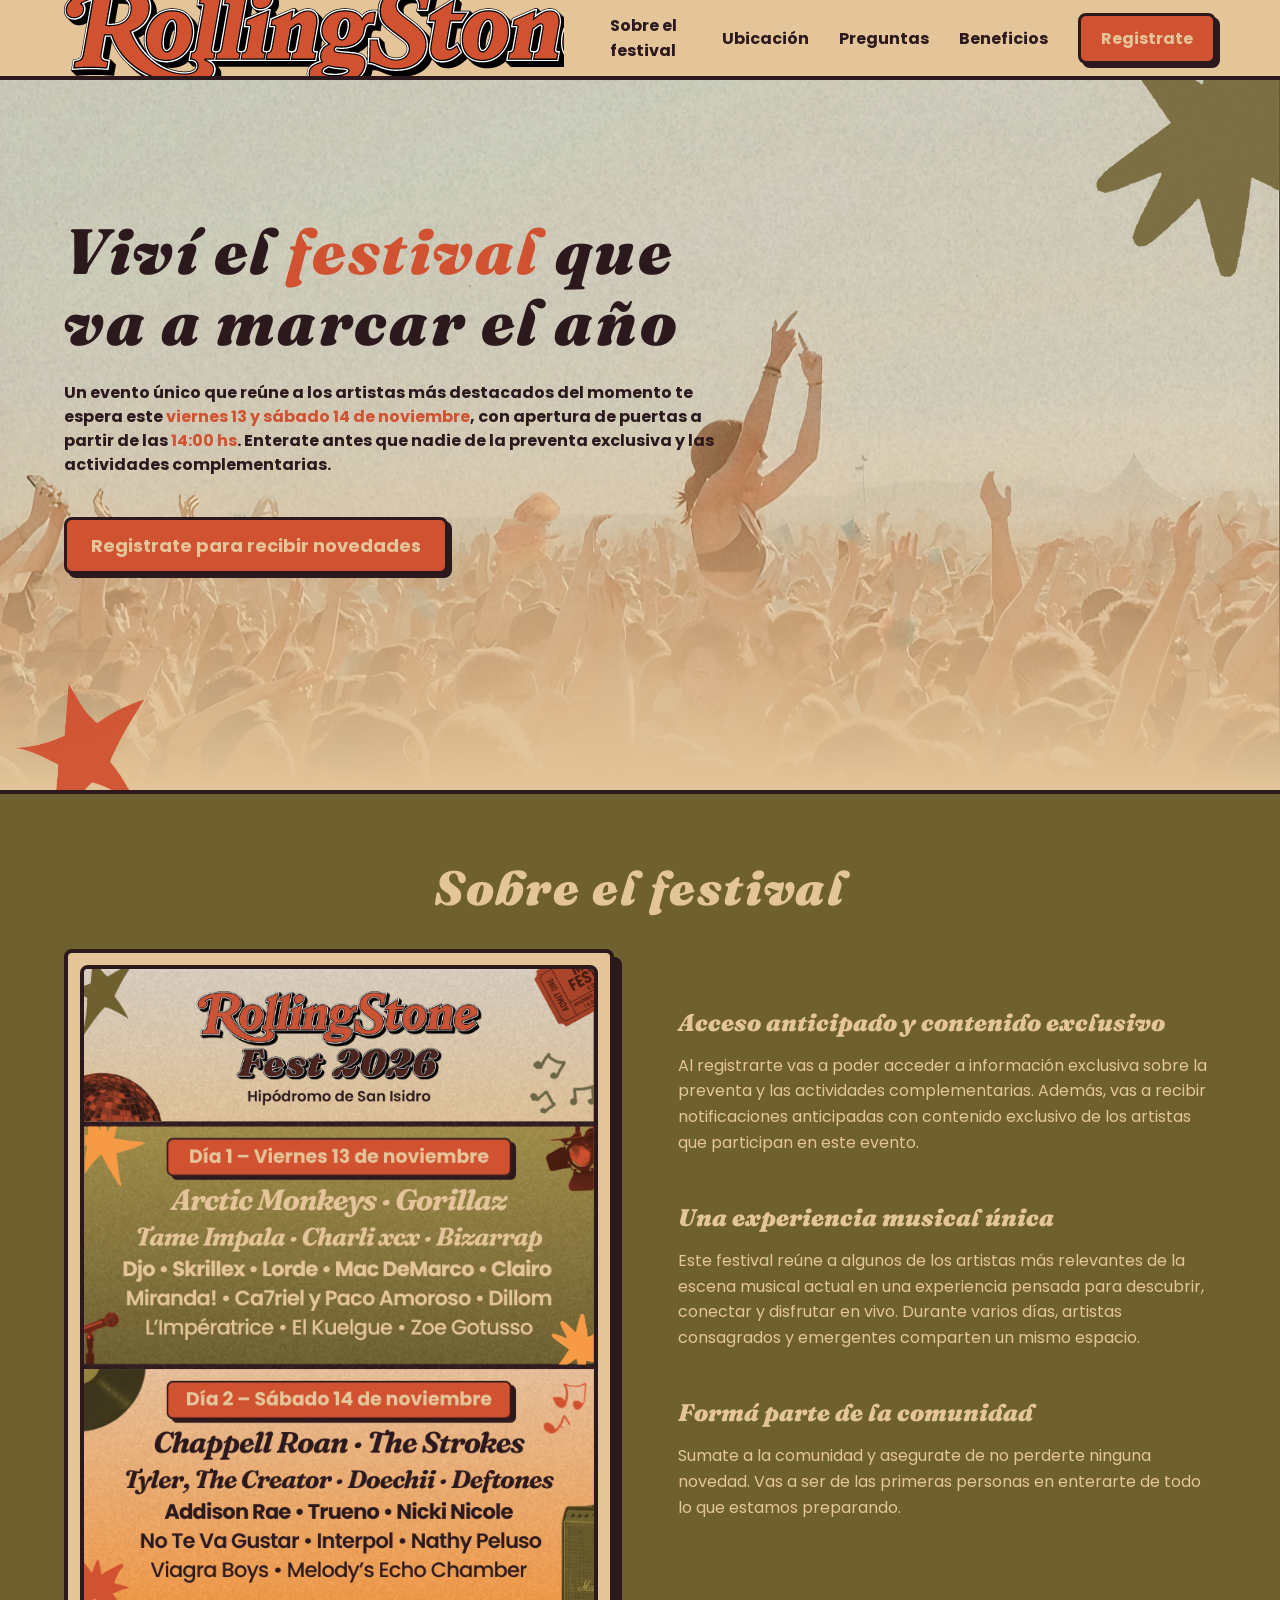
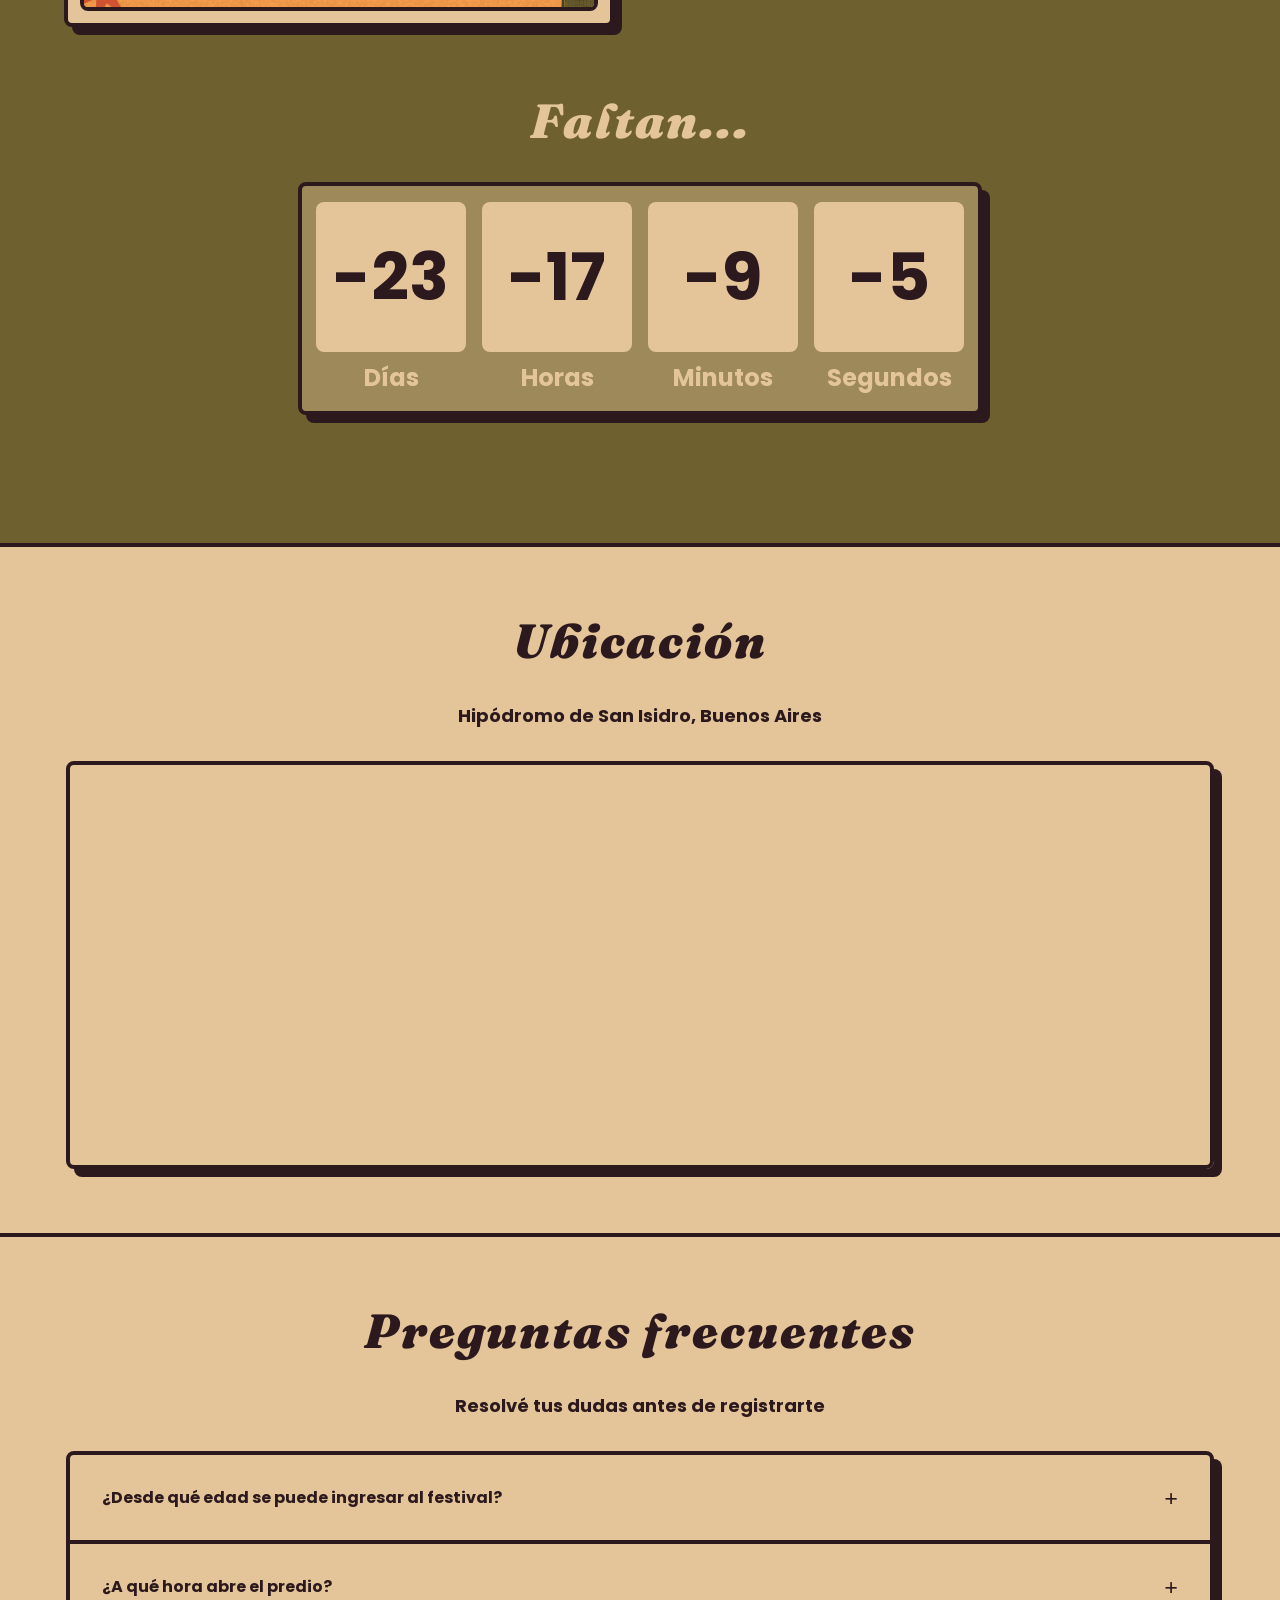
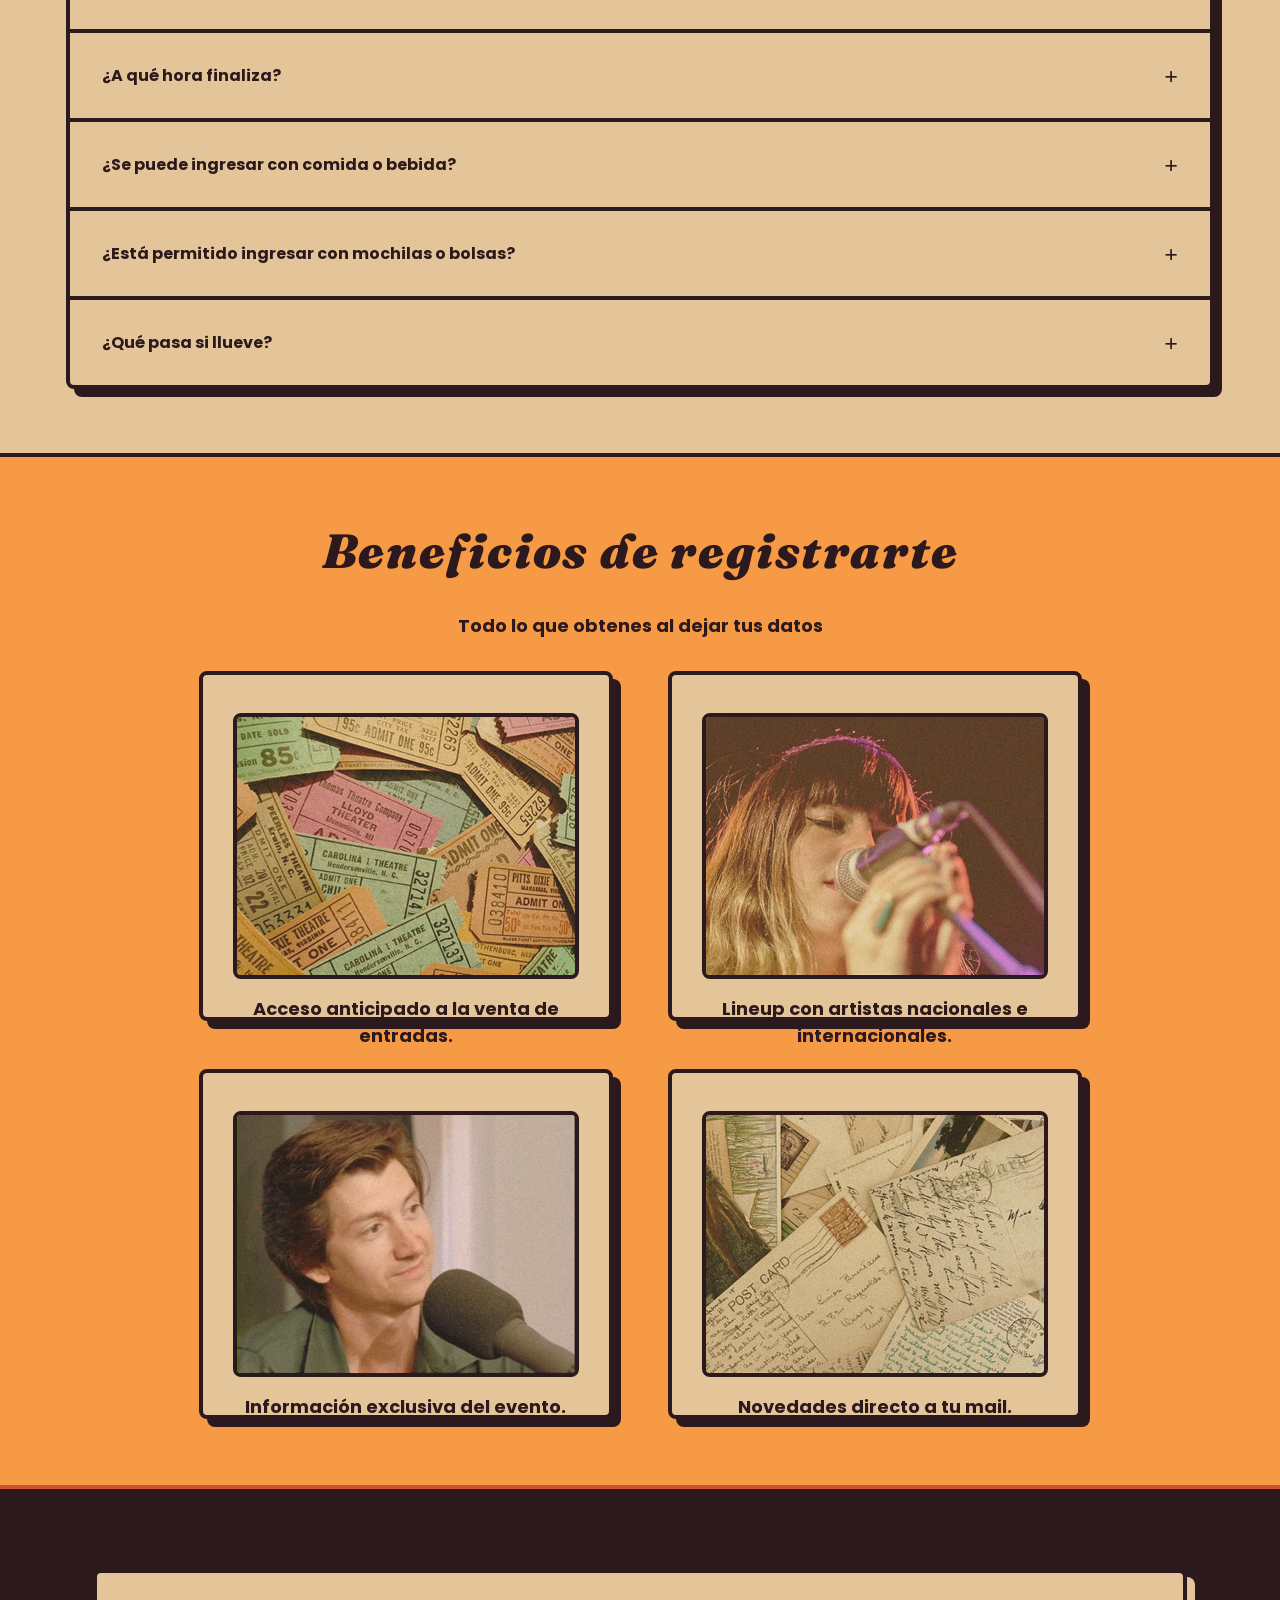
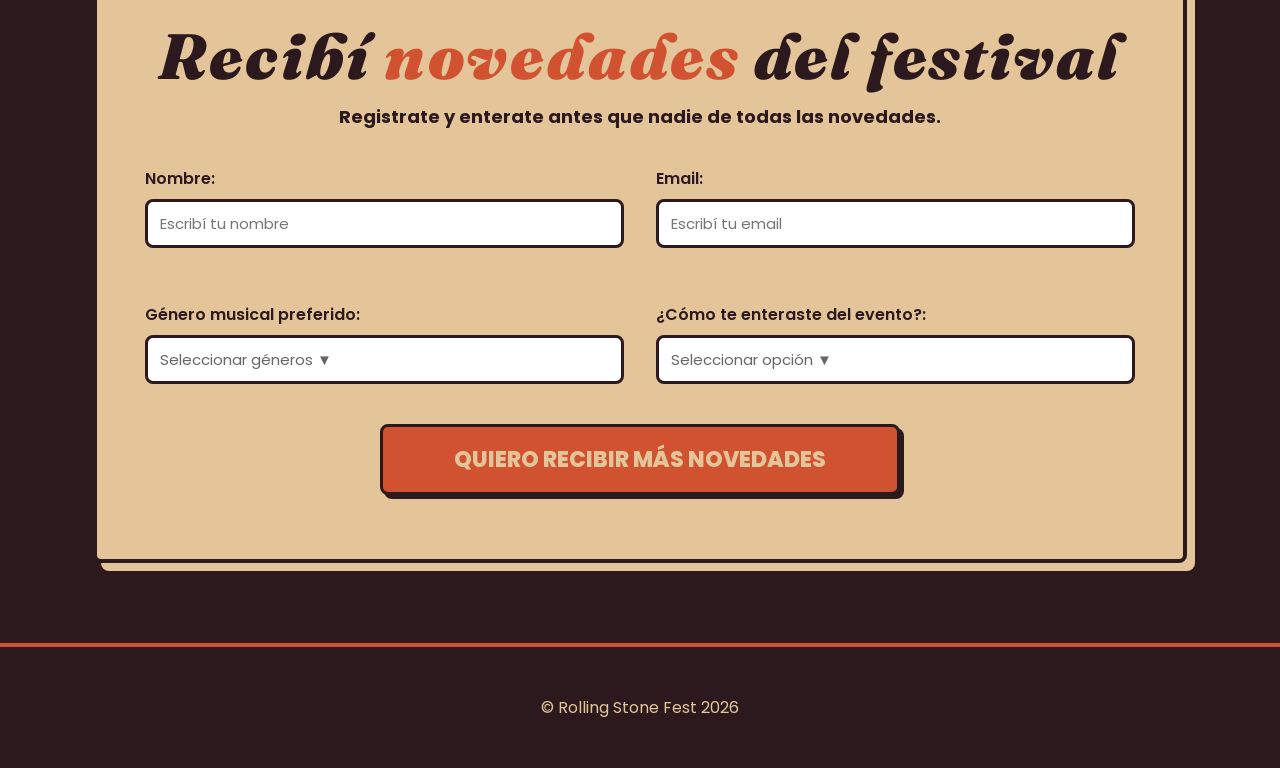
==== LandingTDW/index.html @ 58805969 "decoracion portada" ====
<html>

<head>
    <title>Rolling Stone Fest 2026</title>
    <meta charset="utf-8">
    <meta name="viewport" content="width=device-width, initial-scale=1.0">
    <meta name="language" content="es">

    <link rel="stylesheet" href="./estilos.css">
    <link rel="preconnect" href="https://fonts.googleapis.com">
    <link rel="preconnect" href="https://fonts.gstatic.com" crossorigin>
    <link
        href="https://fonts.googleapis.com/css2?family=Fraunces:ital,opsz,wght@0,9..144,100..900;1,9..144,100..900&family=Poppins:ital,wght@0,100;0,200;0,300;0,400;0,500;0,600;0,700;0,800;0,900;1,100;1,200;1,300;1,400;1,500;1,600;1,700;1,800;1,900&display=swap"
        rel="stylesheet">
</head>

<body>

    <header>
        <a href="#inicio" class="logo-fest">
            <img src="./imagenes/logo-festival.png" alt="Logo Rolling Stone Fest">
        </a>

        <input type="checkbox" id="menu-check">

        <label for="menu-check" class="menu-icono" aria-label="Abrir menú">
            <span class="hamburger-line"></span>
            <span class="hamburger-line"></span>
            <span class="hamburger-line"></span>
        </label>

        <nav>
            <ul>
                <li><a href="#festival" class="fuente-bold nav-link">Sobre el festival</a></li>
                <li><a href="#ubicacion" class="fuente-bold nav-link">Ubicación</a></li>
                <li><a href="#preguntas" class="fuente-bold nav-link">Preguntas</a></li>
                <li><a href="#beneficios" class="fuente-bold nav-link">Beneficios</a></li>
                <li><a href="#registrate" class="boton-nav nav-link">Registrate</a></li>
            </ul>
        </nav>
    </header>

    <section id="inicio" class="Portada">

        <img src="./imagenes/ESTRELLA1.png" class="deco" style="top: -100px; right:-150px" >
        <img src="./imagenes/ESTRELLA2.png" class="deco2" style="bottom: -95px; left: -20px">

        <div class="portada-contenido reveal-fade-up">

            <h1>Viví el <span class="resaltado">festival</span> que va a marcar el año</h1>

            <p class="resaltado3"> Un evento único que reúne a los artistas más destacados del momento te espera este <span
                    class="resaltado2">viernes 13 y sábado 14 de noviembre</span>, con apertura de puertas a partir de las
                <span class="resaltado2">14:00 hs</span>. Enterate antes que nadie de la preventa exclusiva y las
                actividades complementarias.
            </p>

            <a href="#registrate" class="boton-portada">Registrate para recibir novedades</a>
        </div>
    </section>

    <section class="seccion1" id="festival">

        <h2 class="reveal-fade-up">Sobre el festival</h2>

        <div class="grillaSec1">
            <div class="contenedor-lineup reveal-slide-left">
                <img src="./imagenes/flyer-lineup.png" alt="lineup" class="lineup">
            </div>

            <div class="texto reveal-slide-right">
                <h3>Acceso anticipado y contenido exclusivo</h3>
                <p>Al registrarte vas a poder acceder a información exclusiva sobre la preventa y las actividades
                    complementarias. Además, vas a recibir notificaciones anticipadas con contenido exclusivo de los
                    artistas que participan en este evento.</p>

                <h3>Una experiencia musical única</h3>
                <p>Este festival reúne a algunos de los artistas más relevantes de la escena musical actual en una
                    experiencia pensada para descubrir, conectar y disfrutar en vivo. Durante varios días, artistas
                    consagrados y emergentes comparten un mismo espacio.</p>

                <h3>Formá parte de la comunidad</h3>
                <p>Sumate a la comunidad y asegurate de no perderte ninguna novedad. Vas a ser de las primeras personas
                    en enterarte de todo lo que estamos preparando.</p>
            </div>
        </div>

        <section class="seccion-contador reveal-fade-up">

            <h2>Faltan...</h2>

            <div class="contador">
                <div class="bloque">
                    <div class="caja">
                        <span id="dias">00</span>

                    </div>
                    <p>Días</p>
                </div>

                <div class="bloque">
                    <div class="caja">
                        <span id="horas">00</span>

                    </div>
                    <p>Horas</p>
                </div>

                <div class="bloque">
                    <div class="caja">
                        <span id="minutos">00</span>

                    </div>

                    <p>Minutos</p>
                </div>

                <div class="bloque">
                    <div class="caja">
                        <span id="segundos">00</span>

                    </div>
                    <p>Segundos</p>
                </div>

            </div>
        </section>

    </section>

    <section class="seccion2" id="ubicacion">
        <h2 class="reveal-fade-up">Ubicación</h2>
        <h4 class="reveal-fade-up">Hipódromo de San Isidro, Buenos Aires</h4>

        <div class="reveal-fade-up mapa-wrapper">
        <iframe class="mapa"
            src="https://maps.google.com/?output=embed&q=Hipodromo+de+San+Isidro%2C+Buenos+Aires&z=8"></iframe>
        </div>

    </section>

    <section class="seccion3" id="preguntas">
        <h2 class="reveal-fade-up">Preguntas frecuentes</h2>
        <h4 class="reveal-fade-up">Resolvé tus dudas antes de registrarte</h4>

        <section class="grillaFAQ reveal-fade-up">
            <div class="fila">

                <div class="pregunta-header">
                    <p class="pregunta">¿Desde qué edad se puede ingresar al festival?</p>
                    <span class="faq-icon">+</span>
                </div>

                <div class="respuesta-container">
                    <p class="respuesta">El ingreso está habilitado a partir de los 16 años, presentando DNI.</p>
                </div>
            </div>

            <div class="fila">

                <div class="pregunta-header">
                    <p class="pregunta">¿A qué hora abre el predio?</p>
                    <span class="faq-icon">+</span>
                </div>

                <div class="respuesta-container">
                    <p class="respuesta">Las puertas se habilitan a las 14:00 hs.</p>
                </div>
            </div>

            <div class="fila">

                <div class="pregunta-header">
                    <p class="pregunta">¿A qué hora finaliza?</p>
                    <span class="faq-icon">+</span>
                </div>

                <div class="respuesta-container">
                    <p class="respuesta">La jornada se extenderá hasta las 22.00 hs</p>
                </div>
            </div>

            <div class="fila">

                <div class="pregunta-header">
                    <p class="pregunta">¿Se puede ingresar con comida o bebida?</p>
                    <span class="faq-icon">+</span>
                </div>

                <div class="respuesta-container">
                    <p class="respuesta">No está permitido el ingreso con comida ni bebida al predio.</p>
                </div>
            </div>

            <div class="fila">

                <div class="pregunta-header">
                    <p class="pregunta">¿Está permitido ingresar con mochilas o bolsas?</p>
                    <span class="faq-icon">+</span>
                </div>

                <div class="respuesta-container">
                    <p class="respuesta">Sí, se permite el ingreso con mochilas pequeñas, sujetas a control en el
                        acceso.
                    </p>
                </div>
            </div>

            <div class="fila">

                <div class="pregunta-header">
                    <p class="pregunta">¿Qué pasa si llueve?</p>
                    <span class="faq-icon">+</span>
                </div>

                <div class="respuesta-container">
                    <p class="respuesta">El evento se realiza aunque llueva, salvo que las condiciones climáticas
                        representen un riesgo para el público o los artistas.</p>
                </div>
            </div>
        </section>

    </section>

    <section class="seccion4" id="beneficios">
        <h2 class="reveal-fade-up">Beneficios de registrarte</h2>
        <h4 class="reveal-fade-up">Todo lo que obtenes al dejar tus datos</h4>

        <div class="contenedorTarjetas">
            <div class="tarjeta reveal-fade-up" style="--delay: 0ms" >
                <img src="./imagenes/tickets2.png" alt="tickets">
                <h4>Acceso anticipado a la venta de entradas.</h4>
            </div>

            <div class="tarjeta reveal-fade-up" style="--delay: 0ms">
                <img src="./imagenes/artista2.png" alt="artista">
                <h4>Lineup con artistas nacionales e internacionales.</h4>
            </div>

            <div class="tarjeta reveal-fade-up" style="--delay: 0ms">
                <img src="./imagenes/entrevista2.png" alt="entrevista">
                <h4>Información exclusiva del evento.</h4>
            </div>

            <div class="tarjeta reveal-fade-up" style="--delay: 0ms">
                <img src="./imagenes/cartas2.png" alt="cartas">
                <h4>Novedades directo a tu mail.</h4>
            </div>
        </div>
    </section>

    <!-- SECCIÓN 5: FORMULARIO -->
    <section class="formulario" id="registrate">
        <div class="carta reveal-fade-up">
            <h1>Recibí <span class="resaltado">novedades</span> del festival</h1>
            <h4>Registrate y enterate antes que nadie de todas las novedades.</h4>

            <form id="form-registro" action="#" novalidate>
                <div class="grillaForm">
                    <div class="campo">
                        <label for="nombre">Nombre:</label>
                        <input type="text" name="nombre" id="nombre" placeholder="Escribí tu nombre"
                            autocomplete="given-name">
                        <span class="campo-error" id="error-nombre"></span>
                    </div>
                    <div class="campo">
                        <label for="email">Email:</label>
                        <input type="email" name="email" id="email" placeholder="Escribí tu email" autocomplete="email">
                        <span class="campo-error" id="error-email"></span>
                    </div>
                    <div class="campo">
                        <label>Género musical preferido:</label>
                        <div class="dropdown">
                            <button type="button" class="dropbtn" id="btn-genero">Seleccionar géneros ▼</button>
                            <div class="dropdown-content" id="dropdown-genero">
                                <label><input type="checkbox" name="genero" value="nacional"> Rock nacional</label>
                                <label><input type="checkbox" name="genero" value="rock"> Rock clásico</label>
                                <label><input type="checkbox" name="genero" value="pop"> Pop</label>
                                <label><input type="checkbox" name="genero" value="indie"> Indie</label>
                                <label><input type="checkbox" name="genero" value="electronica"> Electrónica</label>
                                <label><input type="checkbox" name="genero" value="urbano"> Trap / Urbano</label>
                            </div>
                        </div>
                    </div>
                    <div class="campo">
                        <label>¿Cómo te enteraste del evento?:</label>
                        <div class="dropdown">
                            <button type="button" class="dropbtn" id="btn-fuente">Seleccionar opción ▼</button>
                            <div class="dropdown-content" id="dropdown-fuente">
                                <label><input type="radio" name="fuente" value="rrss"> Anuncios en redes
                                    sociales</label>
                                <label><input type="radio" name="fuente" value="newsletter"> Mails / Newsletters</label>
                                <label><input type="radio" name="fuente" value="recomendacion"> Recomendación</label>
                                <label><input type="radio" name="fuente" value="noticias"> Páginas de noticias</label>
                                <label><input type="radio" name="fuente" value="otros"> Otros</label>
                            </div>
                        </div>
                    </div>
                </div>
                <button type="submit" class="boton-submit">QUIERO RECIBIR MÁS NOVEDADES</button>
            </form>
        </div>
        <!-- ===== POP-UP: CONFIRMACIÓN REGISTRO ===== -->
        <div class="popup-overlay" id="popup-confirmacion" role="dialog" aria-modal="true"
            aria-label="Registro confirmado">
            <div class="popup-contenido popup-confirmacion-contenido">
                <div class="popup-icono">🎸</div>
                <h2>¡Ya estás dentro!</h2>
                <p>Te registraste con éxito. Vas a ser de las primeras personas en recibir novedades del <strong>Rolling
                        Stone Fest 2026</strong>.</p>
                <p class="popup-sub">Revisá tu casilla de correo en los próximos días.</p>
                <button class="boton-popup-ok" id="cerrar-confirmacion">¡Perfecto!</button>
            </div>
        </div>
    </section>

    <footer>
        <p> © Rolling Stone Fest 2026</p>
    </footer>

    <div class="popup-overlay" id="popup-confirmacion" role="dialog" aria-modal="true" aria-label="Registro confirmado">
        <div class="popup-contenido popup-confirmacion-contenido">
            <div class="popup-icono">🎸</div>
            <h2>¡Ya estás dentro!</h2>
            <p>Te registraste con éxito. Vas a ser de las primeras personas en recibir novedades del <strong>Rolling Stone Fest 2026</strong>.</p>
            <p class="popup-sub">Revisá tu casilla de correo en los próximos días.</p>
            <button class="boton-popup-ok" id="cerrar-confirmacion">¡Perfecto!</button>
        </div>
    </div>

    <script src="script.js"></script>

</body>

</html>
---- LandingTDW/estilos.css ----
html {
    background-color: #2C191D;
    scroll-behavior: smooth;
}

body {
    margin: 0px;
    overflow-x: hidden;
}

header {
    background-color: #E4C599;
    height: 80px;
    padding: 0 64px;
    display: flex;
    justify-content: space-between;
    align-items: center;
    border-bottom: 4px solid #2C191D;
    color: #2C191D;
    position: fixed; 
    top: 0;          
    left: 0;         
    width: 100%; 
    box-sizing: border-box;

    z-index: 100;
    transition: box-shadow 0.3s ease;
}

header.scrolled {
    box-shadow: 0 4px 20px rgba(44,25,29,0.18);
}


/* =========== 
   TIPOGRAFÍAS 
   =========== */
h1 {
    font-family: "Fraunces", serif;
    font-optical-sizing: auto;
    font-style: italic;
    font-weight: 900;
    font-size: 64px;
    text-align: left;
    letter-spacing: 0.04em;
    margin-top: 0;
    margin-bottom: 32px;
    line-height: 1.1;
}

h2 {
    font-family: "Fraunces", serif;
    font-optical-sizing: auto;
    font-style: italic;
    font-weight: 900;
    font-size: 48px;
    text-align: center;
    letter-spacing: 0.04em;
    margin-top: 0;
    margin-bottom: 32px;
}

h3 {
    font-family: "Fraunces", serif;
    font-optical-sizing: auto;
    font-style: italic;
    font-weight: 900;
    font-size: 24px;
}

h4 {
    font-family: "Poppins", sans-serif;
    font-size: 18px;
    text-align: center;
    margin-top: 0;
    margin-bottom: 32px;
}

p, ul, li {
    font-family: "Poppins", sans-serif;
    font-size: 16px;
}

ul {
    text-align: center;
}

.resaltado {
    color: #D15231;
    font-weight: 900;
}

.resaltado2 {
    color: #D15231;
    font-weight: 700;
}

.resaltado3 {
    color: #2C191D;
    font-weight: 700;
}

.fuente-bold {
    font-weight: bold;
}


/* ===================
   ANIMACION APARICIÓN
   =================== */
.reveal-fade-up, .reveal-slide-left, .reveal-slide-right {
    opacity: 0;
    transition: opacity 0.7s ease, transform 0.7s ease;
    transition-delay: var(--delay, 0ms);
}

.reveal-fade-up    { transform: translateY(40px); }
.reveal-slide-left { transform: translateX(-50px); }
.reveal-slide-right{ transform: translateX(50px); }

.reveal-fade-up.visible, .reveal-slide-left.visible, .reveal-slide-right.visible {
    opacity: 1;
    transform: translate(0, 0);
}


/* ============
   HEADER Y NAV 
   ============ */
header {
    background-color: #E4C599;
    height: 80px;
    padding: 0 64px;
    display: flex;
    justify-content: space-between;
    align-items: center;
    border-bottom: 4px solid #2C191D;
    color: #2C191D;
    position: fixed;
    top: 0;
    left: 0;
    width: 100%;
    z-index: 100;
    transition: box-shadow 0.3s ease;
    box-sizing: border-box;
}

header.scrolled {
    box-shadow: 0 4px 20px rgba(44,25,29,0.18);
}

header nav ul {
    display: flex;
    align-items: center;
    list-style: none;
    margin: 0;
    padding: 0;
}

header nav li {
    margin-left: 30px;
}

header nav a {
    color: #2C191D;
    text-decoration: none;
    font-family: "Poppins", sans-serif;
    font-size: 16px;
    position: relative;
    transition: 0.2s;
}

/* AGREGADO */
header nav a:not(.boton-nav)::after {
    content: '';
    position: absolute;
    bottom: -3px;
    left: 0;
    width: 0;
    height: 2px;
    background-color: #D15231;
    transition: width 0.25s ease;
}

header nav a:not(.boton-nav):hover::after { 
    width: 100%; 
}

header nav a:not(.boton-nav):hover { 
    color: #D15231; 
}
/* FIN DE AGREGADO */

.boton-nav {
    background-color: #D15231;
    color: #E4C599 !important;
    border: 3px #2C191D solid;
    border-radius: 8px;
    box-shadow: 4px 4px 0px #2C191D;
    font-weight: bold;
    padding: 10px 20px;
    display: inline-block;
    transition: box-shadow 0.15s ease, transform 0.15s ease, background-color 0.2s;
}

/* AGREGADO */
.boton-nav:hover { 
    background-color: #D15231;
    box-shadow: 6px 6px 0px #2C191D;
    transform: translate(-1px, -1px);
}

.boton-nav:active {
    box-shadow: 2px 2px 0px #2C191D;
    transform: translate(2px, 2px);
}

/* AJUSTES LOGO */
.logo-fest {                           
    display: flex;
    align-items: center;
    height: 100%;
    box-sizing: border-box;
    max-width: 500px;
    overflow: hidden;
}

.logo-fest img {
<<<<<<< Updated upstream
    height: 26px;
=======
    height: 30px;
>>>>>>> Stashed changes
    width: auto;
    display: block;
    transition: opacity 0.2s;
}

.logo-fest:hover img {
    opacity: 0.8;
}

#menu-check {
    display: none;
}

.menu-icono{
    display: none;
}

/* Menu (tincho) */
#menu-check { 
    display: none; 
}

.menu-icono {
    display: none;
    flex-direction: column;
    gap: 5px;
    cursor: pointer;
    z-index: 20;
    padding: 6px;
}

.hamburger-line {
    display: block;
    width: 28px;
    height: 3px;
    background-color: #2C191D;
    border-radius: 2px;
    transition: transform 0.3s ease, opacity 0.3s ease;
}

/* Animación X al abrir menú */
#menu-check:checked ~ .menu-icono .hamburger-line:nth-child(1) {
    transform: translateY(8px) rotate(45deg);
}
#menu-check:checked ~ .menu-icono .hamburger-line:nth-child(2) {
    opacity: 0;
    transform: scaleX(0);
}
#menu-check:checked ~ .menu-icono .hamburger-line:nth-child(3) {
    transform: translateY(-8px) rotate(-45deg);
}
/* FIN menu (tincho)*/

/* ========= 
    PORTADA 
   ========= */
.Portada {
    background-image: url('./imagenes/portada.png');
    background-size: cover;
    background-repeat: no-repeat;
    background-position: center;
    height: 70vh;
    margin: 0;
    padding: 80px 64px; 
    border-bottom: solid #2C191D 4px;
    color: #2C191D;
    display: flex;
    flex-direction: column;
    justify-content: center;
    align-items: flex-start;
        background-image: 
            linear-gradient(to top, #E4C599 0%, rgba(228, 197, 153, 0) 50%),
            url('./imagenes/portada.png');
    position: relative;
    overflow: hidden;
}

.deco {
    position: absolute;
    width: 400px; /* ajustá el tamaño */
    opacity: 0.85;
    pointer-events: none; /* para que no interfiera con clicks */
    z-index: 1;
}

.deco2 {
    position: absolute;
    width: 200px; 
    opacity: 0.95;
    pointer-events: none; 
    z-index: 1;
    
}

.Portada h1 {
    max-width: 650px; 
    line-height: 1.1;
    margin-bottom: 24px;
}

.Portada p {
    max-width: 650px;
    line-height: 1.5;
    margin-bottom: 40px;
}

.boton-portada {
    display: inline-block;
    text-decoration: none;
    background-color: #D15231; 
    color: #E4C599; 
    font-family: "Poppins", sans-serif;
    font-size: 18px;
    font-weight: 700;
    padding: 12px 24px;
    border: 3px solid #2C191D;
    border-radius: 8px;
    cursor: pointer;
    box-shadow: 4px 4px #2C191D; 
    transition: transform 0.15s ease, box-shadow 0.15s ease, background-color 0.2s;
}

.boton-portada:hover {
    background-color: #D15231;
    transform: translate(-2px, -2px);
    box-shadow: 6px 6px #2C191D;
}

.boton-portada:active {
    transform: translateY(2px);
    box-shadow: 2px 2px #2C191D;
}




/* ============================= 
   SECCIÓN 1 - SOBRE EL FESTIVAL 
   ============================= */
.seccion1 {
    background-color: #6E602F;
    padding: 64px 64px;
    border-bottom: solid #2C191D 4px;
    color: #E4C599;
}

.grillaSec1 {
    display: flex;
    gap: 64px;
    align-items: center;
    justify-content: center;
    margin: 0 auto;
}

.contenedor-lineup {   
    max-width: 510px; 
    max-height: 638px;
    background-color: #E4C599;
    padding: 16px;
    border: 4px solid #2C191D;
    box-shadow: 8px 8px #2C191D;
    border-radius: 8px;
    display: flex;
    justify-content: center;
    align-items: center;
}

.lineup {
    width: 100%;
    height: auto;
    border: 4px solid #2C191D;
    border-radius: 8px;
    display: block;
}

.texto {
    flex: 1;
    max-width: 600px;
}

.texto h3 {
    margin-top: 0;
    margin-bottom: 16px;
}

.texto p {
    margin-bottom: 48px;
    line-height: 1.6;
}

.seccion-contador {                /* COMIENZO CONTADOR */    
    padding: 64px;
    text-align: center;
}

.contador {                            
    display: flex;
    align-items: center;
    justify-content: center;
    margin: 0 auto;
    max-width: 644px;
    gap: 16px;
    background-color: #9D8959;
    border: solid #2C191D 4px;
    border-radius: 8px;
    box-shadow: 8px 8px 0px #2C191D;
    padding: 16px;
}

.caja {                                
    background-color: #E4C599; 
    border-radius: 8px;
    width: 150px; 
    aspect-ratio: 1 / 1;
    display: flex;
    align-items: center;
    justify-content: center;
}

.caja span {
    display: block;
    font-family: "Poppins", sans-serif;
    padding: auto;
    font-size: 66px;
    font-weight: bold;
    color: #2C191D;
}

.bloque {
    display: flex;
    flex-direction: column;
    align-items: center;
}

.bloque p {
    margin: 8px 0 0 0;
    font-family: "Poppins", sans-serif;
    font-weight: bold;
    font-size: 24px;
    color: #E4C599;
}                                      /* FIN CONTADOR */


/* =====================
   SECCIÓN 2 - UBICACIÓN 
   ===================== */
.seccion2 {
    background-color: #E4C599;
    margin: 0;
    padding: 64;
    min-height: 50vh;
    border-bottom: solid #2C191D 4px;
    color: #2C191D;
}

.mapa {
    display: flex;
    align-items: center;
    justify-content: center;
    margin: 0 auto;
    width: 100%;
    max-width: 1140px;
    height: 400px;
    border: solid #2C191D 4px;
    border-radius: 8px;
    box-shadow: 8px 8px 0px #2C191D;
}


/* ================================
   SECCIÓN 3 - PREGUNTAS FRECUENTES 
   ================================ */
.seccion3 {
    background-color: #E4C599;
    margin: 0;
    padding: 64px;
    border-bottom: solid #2C191D 4px;
    color: #2C191D;
}

.grillaFAQ {                           /* GRILLA */
    display: grid;
    grid-template-columns: 1fr;
    max-width: 1140px;
    border: solid #2C191D 4px;
    border-radius: 8px;
    overflow: hidden;
    box-shadow: 8px 8px #2C191D;
    margin: 0 auto;
    background-color: #E4C599; 
}

.fila {
    border-bottom: solid #2C191D 4px;
    transition: background-color 0.3s ease;
    cursor: pointer;
}

.fila:last-child {
    border-bottom: none;
}

.pregunta-header {
    display: flex;
    align-items: center;
    justify-content: space-between;
    padding: 20px 32px;
    
}

.pregunta {  
    text-align: left;
    font-weight: bold;
    padding: 10px 0px;
    margin: 0;
    cursor: pointer; 
    transition: max-height 0.4s ease, padding 0.3s ease;
}

.fila:hover .pregunta-header {
    background-color: #2C191D;
    color: #E4C599;
}

.respuesta-container {
    display: grid;
    grid-template-rows: 0fr; 
    transition: grid-template-rows 0.4s ease; 
    overflow: hidden;
}

.fila.abierta .respuesta-container {
    grid-template-rows: 1fr; 
}

.respuesta {
    min-height: 0;
    padding: 0 32px; 
    margin: 0;
    text-align: left;
    color: #2C191D;
    
    transition: padding 0.4s ease;
}

.fila.abierta .respuesta {
    padding-bottom: 48px;

    padding-top: 16px; 
} 
/* FIN DE GRILLA */

/* ICON */
.faq-icon {
    font-size: 24px;
    font-weight: 700;
    color: #2C191D;
    flex-shrink: 0;
    transition: transform 0.3s ease;
    line-height: 1;
}

.fila:hover .faq-icon {
    color: #E4C599;
}

.fila.abierta .faq-icon {
    transform: rotate(45deg);
    color: #E4C599;
}

.fila.abierta .pregunta-header {
    background-color: #2C191D;
    color: #E4C599;
}
/* --- FIN SECCIÓN 3 --- */



/* =====================================
   SECCIÓN 4 - BENEFICIOS DE REGISTRARTE 
   ===================================== */
.seccion4 {
    background-color: #F69A45;
    margin: 0;
    padding: 64px;
    min-height: 100vh;
    border-bottom: solid #D15231 4px;
    color: #2C191D;
}

/* TARJETAS */
.contenedorTarjetas {                  
    display: grid;
    grid-template-columns: repeat(2, 1fr);
    gap: 48px;
    max-width: 890px;
    justify-items: center;
    align-items: center;
    margin: 0 auto;
}              

.tarjeta {                             
    background-color: #E4C599;
    border: 4px #2C191D solid;
    box-shadow: 8px 8px #2C191D;
    border-radius: 8px;
    display: flex;
    flex-direction: column;
    align-items: center;

    box-sizing: border-box;

    text-align: center;
    width: 100%;
    max-width: 414px;
    height: 350px;
    padding: 38px;
    margin: 0;

    transition: transform 0.25s ease, box-shadow 0.25s ease;

}

.tarjeta:hover {
    transform: translate(-4px, -4px);
    box-shadow: 12px 12px #2C191D;

}

.tarjeta h4 {
    margin: 16px 0 0 0;
}

.tarjeta img {
    border: solid #2C191D 4px;
    border-radius: 8px;
}                                      
/* FIN DE TARJETAS */


/* ======================
   SECCIÓN 5 - FORMULARIO
   ====================== */
.formulario {
    background-color: #2C191D;
    border-bottom: solid #D15231 4px;
    padding: 80px 64px;
    margin: 0;
    color: #E4C599;
}

.carta {
    background-color: #E4C599;
    border: 4px #2C191D solid;
    padding: 48px;
    color: #2C191D;
    box-shadow: 8px 8px #E4C599;
    border-radius: 8px;
    max-width: 990px;
    margin: 0 auto;
    text-align: center;
}

.carta h1 { text-align: center; margin-top: 0; margin-bottom: 12px; }
.carta h4 { margin-bottom: 36px; }

.grillaForm {
    display: grid;
    grid-template-columns: 1fr 1fr;
    gap: 32px;
    text-align: left;
}

.campo {
    display: flex;
    flex-direction: column;
    gap: 4px;
}

.campo label {
    font-weight: 600;
    font-size: 1rem;
    font-family: "Poppins", sans-serif;
    margin-bottom: 4px;
}

.campo-error {
    color: #D15231;
    font-size: 13px;
    font-family: "Poppins", sans-serif;
    min-height: 18px;
    display: block;
}

input[type="text"],
input[type="email"] {
    padding: 10px 12px;
    border: 3px #2C191D solid;
    border-radius: 8px;
    color: #2C191D;
    font-family: "Poppins", sans-serif;
    font-size: 15px;
    transition: border-color 0.2s, box-shadow 0.2s;
    outline: none;
    background: #fff;
}

input[type="text"]:focus,
input[type="email"]:focus {
    border-color: #D15231;
    box-shadow: 0 0 0 3px rgba(209,82,49,0.18);
}

input[type="text"].invalido,
input[type="email"].invalido {
    border-color: #D15231;
    background-color: #fff5f5;
}

.boton-submit {
    background-color: #D15231;
    border: 3px #2C191D solid;
    border-radius: 8px;
    box-shadow: 4px 4px #2C191D;
    font-family: "Poppins", sans-serif;
    font-size: 22px;
    font-weight: 800;
    color: #E4C599;
    text-align: center;
    padding: 16px 24px;
    cursor: pointer;
    display: block;
    width: 100%;
    max-width: 520px;
    margin: 40px auto 8px;
    white-space: normal;
    transition: transform 0.15s ease, box-shadow 0.15s ease, background-color 0.2s;
}

.boton-submit:hover {
    background-color: #D15231;
    transform: translate(-2px, -2px);
    box-shadow: 6px 6px #2C191D;
}

.boton-submit:active {
    transform: translate(2px, 2px);
    box-shadow: 2px 2px #2C191D;
}

/* DROPDOWNS */
.dropdown {                            
    position: relative;
    display: block;
}

.dropbtn {
    background-color: white;
    cursor: pointer;
    text-align: left;
    font-size: 15px;
    width: 100%;
    padding: 10px 12px;
    font-family: "Poppins", sans-serif;
    border: 3px #2C191D solid;
    border-radius: 8px;
    color: #666;
    transition: border-color 0.2s;
}

.dropbtn:focus { border-color: #D15231; outline: none; }

.dropdown-content {
    display: none;
    position: absolute;
    background-color: white;
    width: 100%;
    box-shadow: 4px 4px #2C191D;
    z-index: 10;
    border: 3px solid #2C191D;
    border-radius: 8px;
    max-height: 200px;
    overflow-y: auto;
    animation: dropdown-appear 0.2s ease;
}

@keyframes dropdown-appear {
    from { opacity: 0; transform: translateY(-6px); }
    to   { opacity: 1; transform: translateY(0); }
}

.dropdown-content.open { display: block; }

.dropdown-content label {
    color: #2C191D;
    padding: 10px 14px;
    display: flex;
    align-items: center;
    cursor: pointer;
    font-family: "Poppins", sans-serif;
    font-size: 14px;
    transition: background-color 0.15s;
}

.dropdown-content label:hover { background-color: #F69A45; }
.dropdown-content input { margin-right: 10px; }

/* POPUP CONFIRMACIÓN */
.popup-overlay {                       
    position: fixed;
    inset: 0;
    background: rgba(44,25,29,0.75);
    display: flex;
    align-items: center;
    justify-content: center;
    z-index: 1000;
    opacity: 0;
    pointer-events: none;
    transition: opacity 0.3s ease;
    padding: 20px;
    backdrop-filter: blur(4px);
}

.popup-overlay.activo {
    opacity: 1;
    pointer-events: all;
}

.popup-confirmacion-contenido {
    background-color: #E4C599;
    border: 4px solid #2C191D;
    border-radius: 12px;
    box-shadow: 10px 10px #2C191D;
    padding: 48px 40px;
    max-width: 480px;
    width: 100%;
    text-align: center;
    transform: scale(0.85) translateY(20px);
    transition: transform 0.35s cubic-bezier(0.34,1.56,0.64,1);
}

.popup-overlay.activo .popup-confirmacion-contenido {
    transform: scale(1) translateY(0);
}

.popup-icono {
    font-size: 56px;
    margin-bottom: 16px;
    animation: rock-icon 0.6s ease 0.3s both;
}

@keyframes rock-icon {
    0%   { transform: rotate(-20deg) scale(0.5); opacity: 0; }
    60%  { transform: rotate(10deg) scale(1.2); opacity: 1; }
    100% { transform: rotate(0deg) scale(1); }
}

.popup-confirmacion-contenido h2 {
    font-family: "Fraunces", serif;
    font-style: italic;
    color: #2C191D;
    font-size: 36px;
    margin-bottom: 16px;
}

.popup-confirmacion-contenido p {
    color: #2C191D;
    font-size: 16px;
    line-height: 1.6;
    margin-bottom: 8px;
}

.popup-sub {
    color: #6E602F !important;
    font-size: 14px !important;
    margin-bottom: 32px !important;
}

.boton-popup-ok {
    background-color: #D15231;
    color: #E4C599;
    border: 3px solid #2C191D;
    border-radius: 8px;
    box-shadow: 4px 4px #2C191D;
    font-family: "Poppins", sans-serif;
    font-size: 18px;
    font-weight: 700;
    padding: 12px 32px;
    cursor: pointer;
    transition: transform 0.15s, box-shadow 0.15s, background-color 0.2s;
}

.boton-popup-ok:hover {
    background-color: #b8431f;
    transform: translate(-2px,-2px);
    box-shadow: 6px 6px #2C191D;
}

.boton-popup-ok:active {
    transform: translate(2px,2px);
    box-shadow: 2px 2px #2C191D;
}

/* BOTÓN CERRAR */
.popup-cerrar {                        
    position: absolute;
    top: -18px;
    right: -18px;
    width: 40px;
    height: 40px;
    background-color: #D15231;
    color: #E4C599;
    border: 3px solid #2C191D;
    border-radius: 50%;
    font-size: 16px;
    font-weight: 700;
    cursor: pointer;
    display: flex;
    align-items: center;
    justify-content: center;
    line-height: 1;
    transition: background-color 0.2s, transform 0.15s;
    z-index: 2;
}

.popup-cerrar:hover {
    background-color: #b8431f;
    transform: scale(1.1);
}

/* ========= 
     FOOTER 
   ========= */
footer {
    padding: 32px 64px;
    text-align: center;
    color: #E4C599;
}

/* =================== 
   RESPONSIVE - 1230px 
   =================== */
@media (max-width: 1230px) {
    /* ========= 
        NAV Y UL 
       ========= */  
    .menu-icono {
        display: flex;
        cursor: pointer;
        z-index: 20;
    }

    .menu-icono img {
        height: 20px;
        width: auto;
    }

    header nav {
        position: fixed;
        top: 80px;
        left: 0;
        width: 100%;
        height: 0;
        background-color: #E4C599;
        overflow: hidden;
        transition: all 0.3s ease-in-out;
        border-bottom: 0px solid #2C191D;
        z-index: 15;
    }

    header nav ul {
        flex-direction: column;
        padding: 40px 0;
        gap: 30px;
    }

    header nav li {
        margin-left: 0; 
    }

    #menu-check:checked ~ nav { 
        height: 350px; 
        border-bottom: 4px solid #2C191D;
    }

    .boton-nav { 
        margin-top: 10px;
        width: fit-content;
    }
<<<<<<< Updated upstream
=======

    header{
        padding: 0 25px;

    }
}
>>>>>>> Stashed changes

    header{
        padding: 0 25px;

    }
}

/* ================ 
   RESPONSIVE - 980px 
   ================ */
@media (max-width: 980px) {
    /* ========= 
        PORTADA 
       ========= */
     .Portada {
        align-items: center;
        text-align: center;
        background-image:
            linear-gradient(to top, #E4C599 0%, rgba(228,197,153,0) 90%),
            url('./imagenes/portada.png');
        padding: 80px 32px 80px;
        min-height: 100vh;
    }

    .portada-contenido { 
        text-align: center; 
        max-width: 650px;
        margin-top: 48px;
    }

    h1 { font-size: 44px; }
    h2 { font-size: 36px; }


    /* =============================
       SECCIÓN 1 - SOBRE EL FESTIVAL
       ============================= */
     .seccion1  { padding: 60px 32px; }

    .grillaSec1 {                        
        flex-direction: column;
        align-items: center;
        gap: 40px;
    }

    .contenedor-lineup {
        width: 90%;
        max-width: 450px;
        flex-shrink: 0;
    }

    .texto {
        width: 100%;
        padding: 0 20px;
    }

    .seccion-contador {           
        width: 100%;
        max-width: 100%; 
        display: flex;
        flex-direction: column; /* ¡ESTO ES CLAVE! Pone el título arriba y el contador abajo */
        align-items: center;    /* Centra todo horizontalmente */
        justify-content: center;
        padding: 40px 20px;
        box-sizing: border-box; 
    }
    
    .contador {                     
        gap: 12px;       
        padding: 12px;   
    }

    .caja {
        width: clamp(70px, 22vw, 130px);
        /*aspect-ratio: 1 / 1;
        height: auto;
        border-radius: 8px;*/
    }

    .caja span {
         font-size: clamp(32px, 9vw, 56px);
    }

    .bloque p {
        font-size: 14px;
      
    }    
    

    /* =====================
       SECCIÓN 2 - UBICACIÓN
       ===================== */
    .seccion2 { padding: 60px 32px; }
    .mapa     { height: 300px; }


    /* ================================
       SECCIÓN 3 - PREGUNTAS FRECUENTES
       ================================ */
    .seccion3 { padding: 60px 32px; }
    .pregunta-header { padding: 16px 20px; }
    .respuesta { padding: 0 20px; }
    .fila.abierta .respuesta { padding: 16px 20px 32px; }
      

    /* =====================================
       SECCIÓN 4 - BENEFICIOS DE REGISTRARTE
       ===================================== */

    .seccion4 { 
        padding: 48px 24px; 
    }

    .contenedorTarjetas {
        grid-template-columns: 1fr;
        width: 100%;
        max-width: 100%;
        gap: 28px;
        padding: 0;        
        margin: 0 auto;
    }

    .tarjeta { 
        max-width: 100%; 
        max-width: 100%;
        height: auto;
        min-height: 300px;
        padding: 28px; 
        box-sizing: border-box;
    }

    /*.contenedorTarjetas {              
        grid-template-columns: 1fr;
        padding: 16px;
        gap: 24px;
    }*/

    .tarjeta {
        height: auto;
        min-height:300px;
    }                                  

    /* ====================== 
       SECCIÓN 5 - FORMULARIO 
       ====================== */
    .carta {
        padding: 32px 16px;
    }

    .carta h1 {
        font-size: 42;
    }
    
    .grillaForm {
    grid-template-columns: 1fr;
    padding: 16px;
    gap: 32px;
    }

    input[type="submit"] {
        font-size: 20px;
    }

    .formulario { padding: 60px 24px; }
    .carta { padding: 32px 20px; }
    .carta h1 { font-size: 36px; }

    .grillaForm { grid-template-columns: 1fr; gap: 24px; }

    .boton-submit { font-size: 18px; }
}

@media (max-width: 480px) {
    h1 { font-size: 34px; }
    h2 { font-size: 28px; }

    .Portada { padding: 80px 20px 80px; }

    .boton-portada { font-size: 15px; padding: 12px 18px; }

    .seccion1, .seccion2, .seccion3,
    .seccion4, .formulario { padding: 48px 16px; }

    .contador { gap: 6px; padding: 10px; }
    .caja { width: clamp(58px, 20vw, 90px); }
    .caja span { font-size: clamp(26px, 8vw, 44px); }
    .bloque p  { font-size: 12px; }

    .popup-confirmacion-contenido { padding: 32px 20px; }
    .popup-confirmacion-contenido h2 { font-size: 28px; }

    footer { padding: 24px 16px; }
}
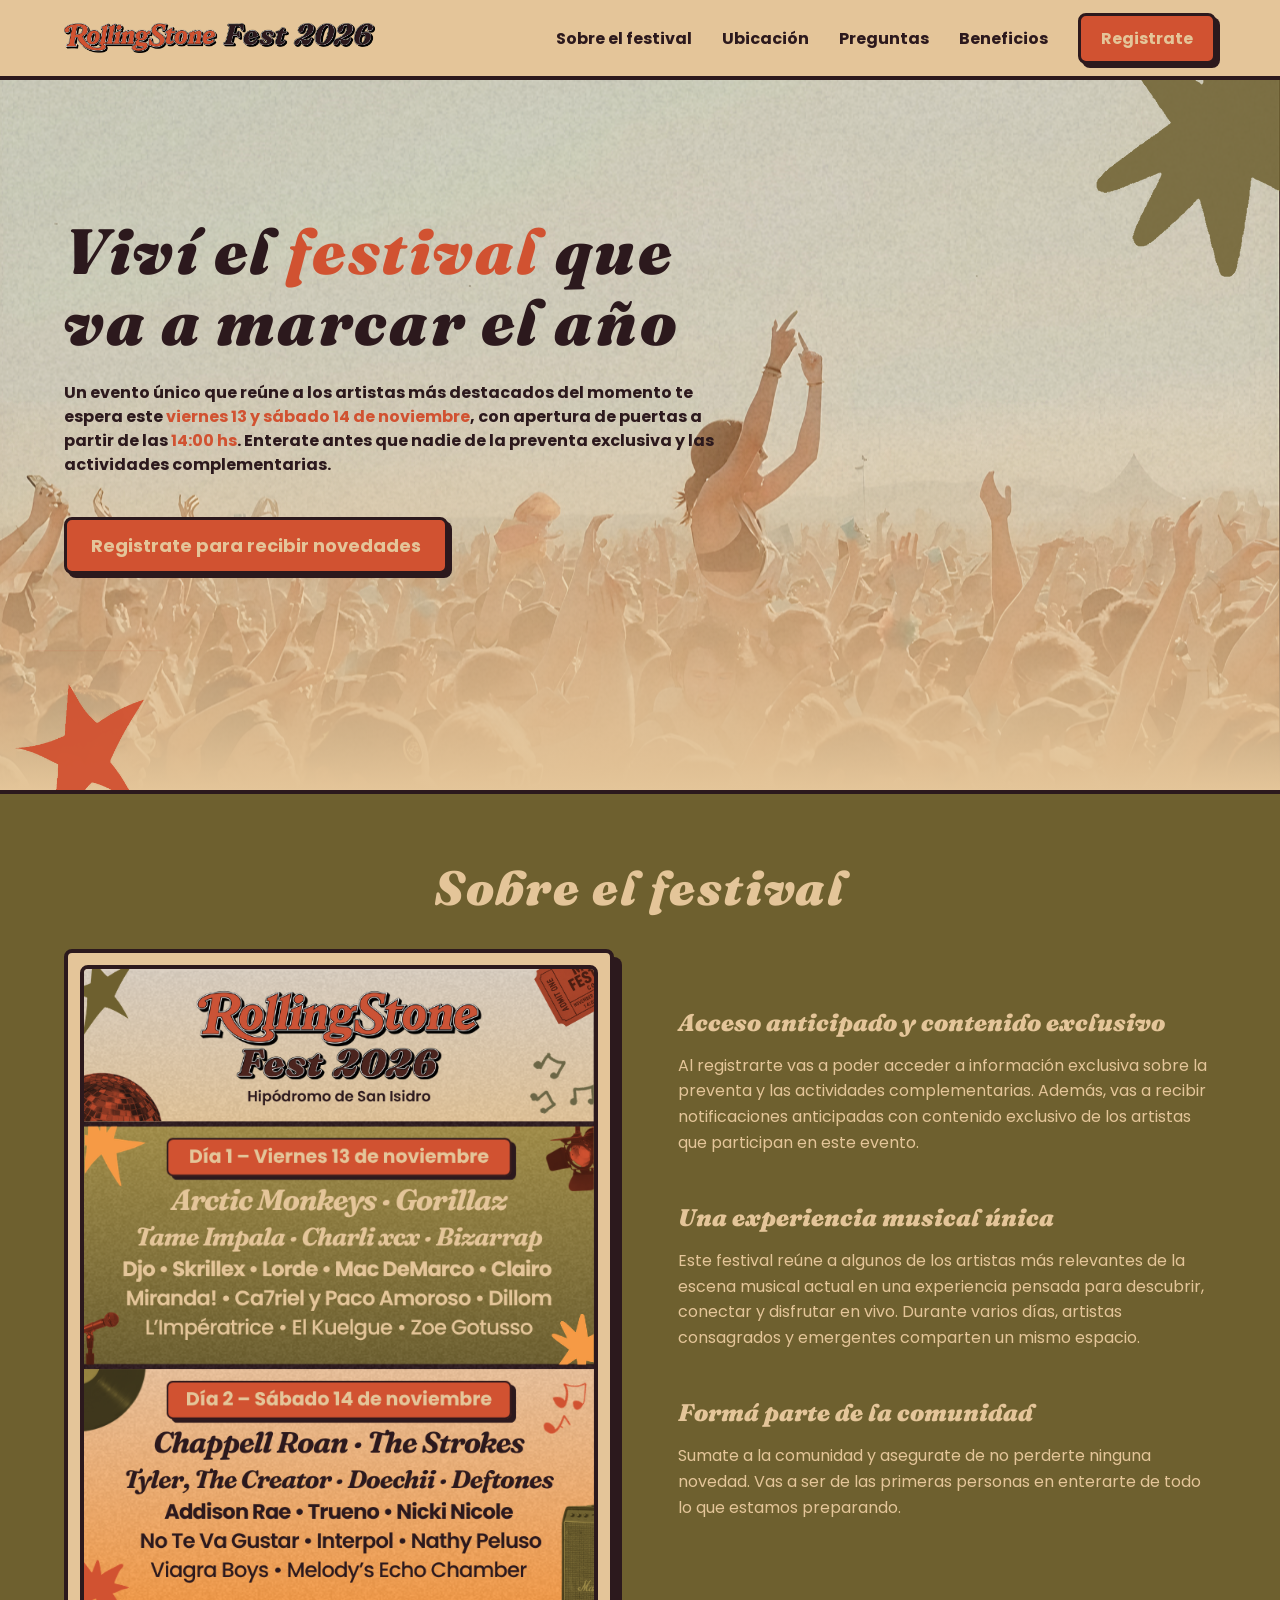
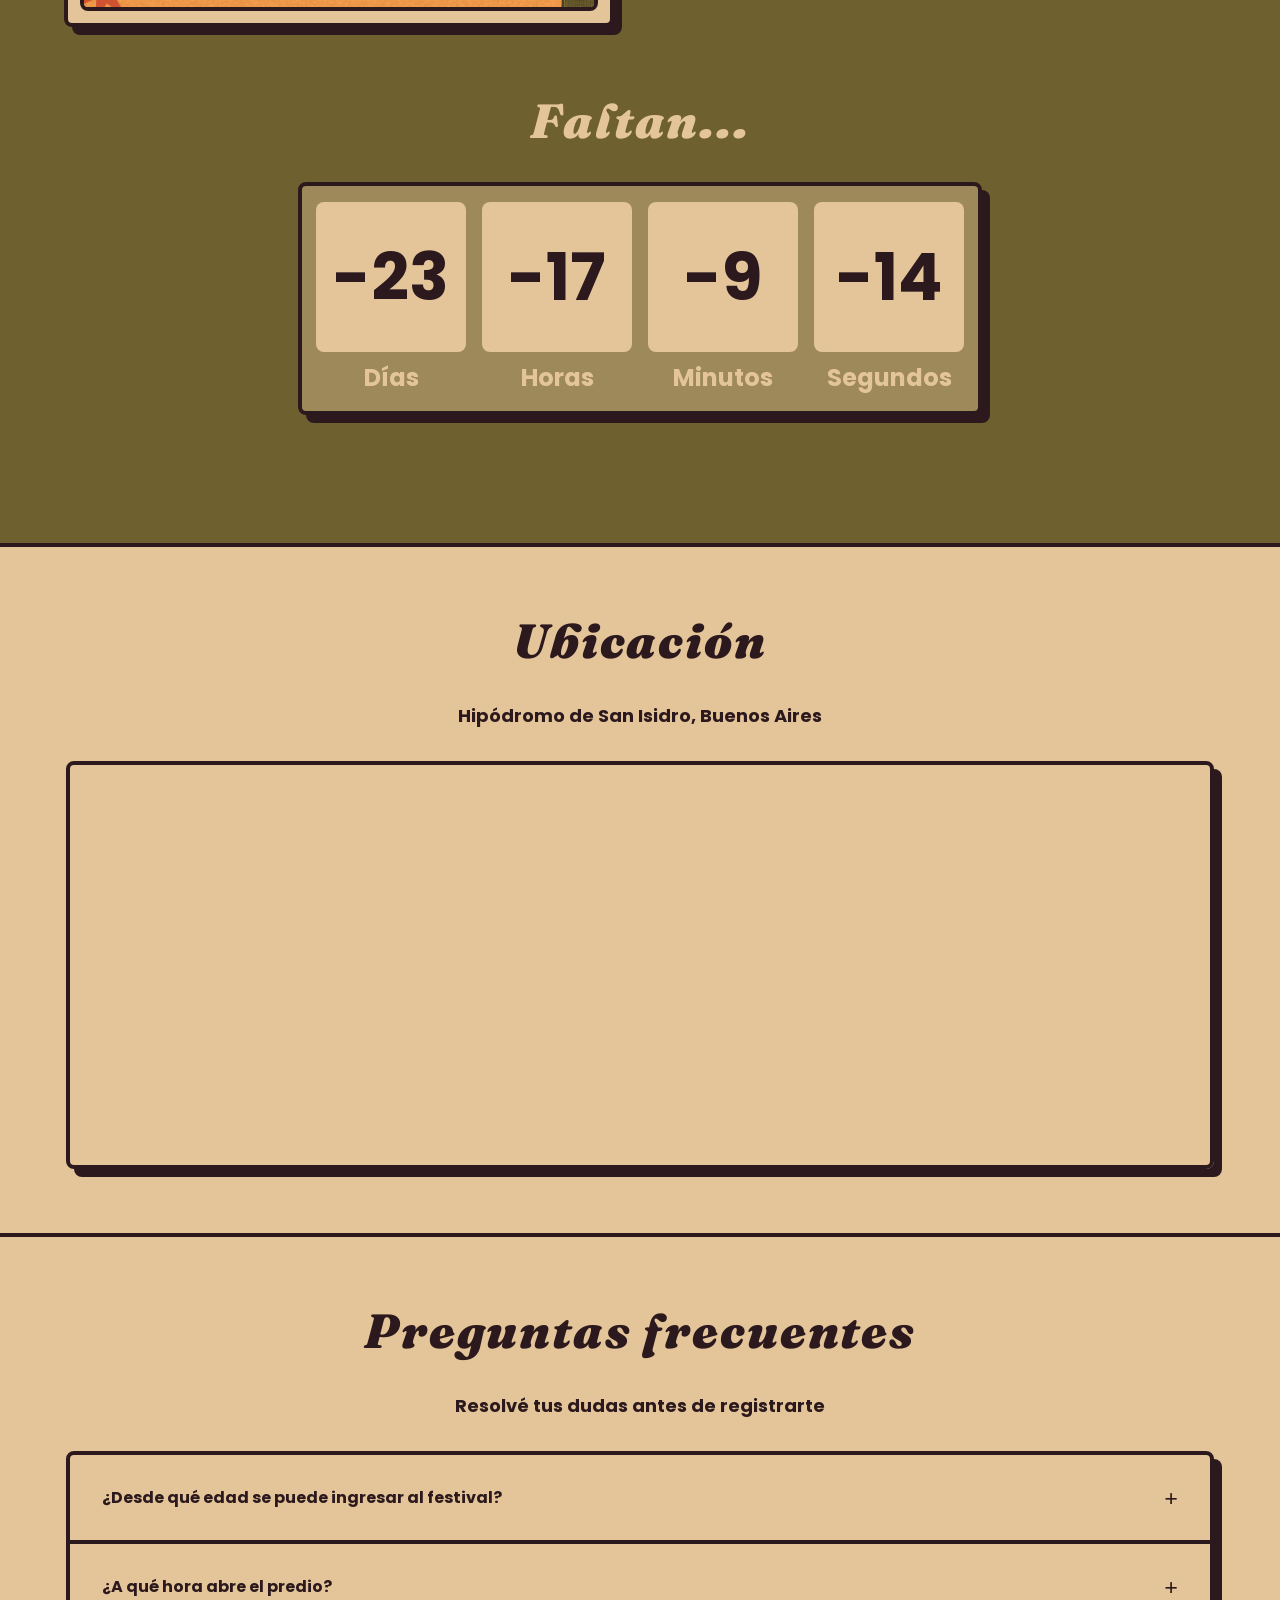
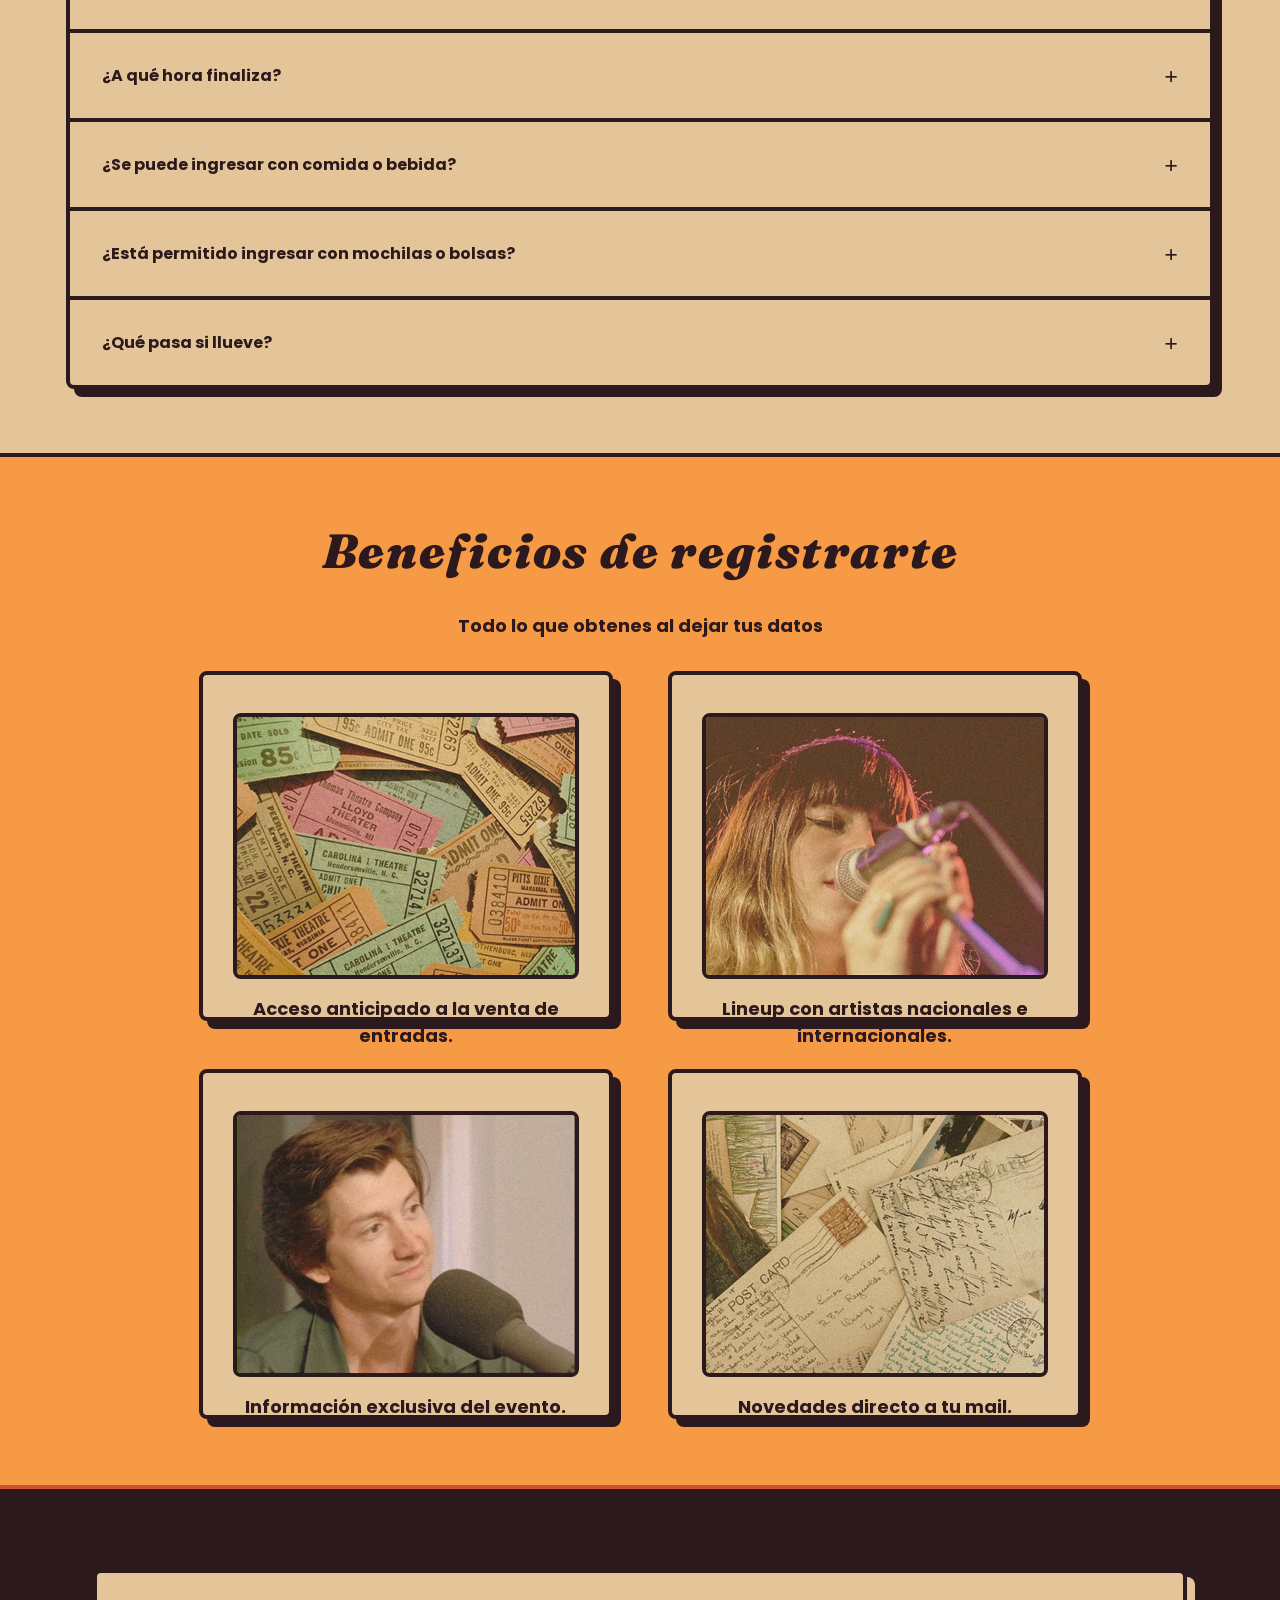
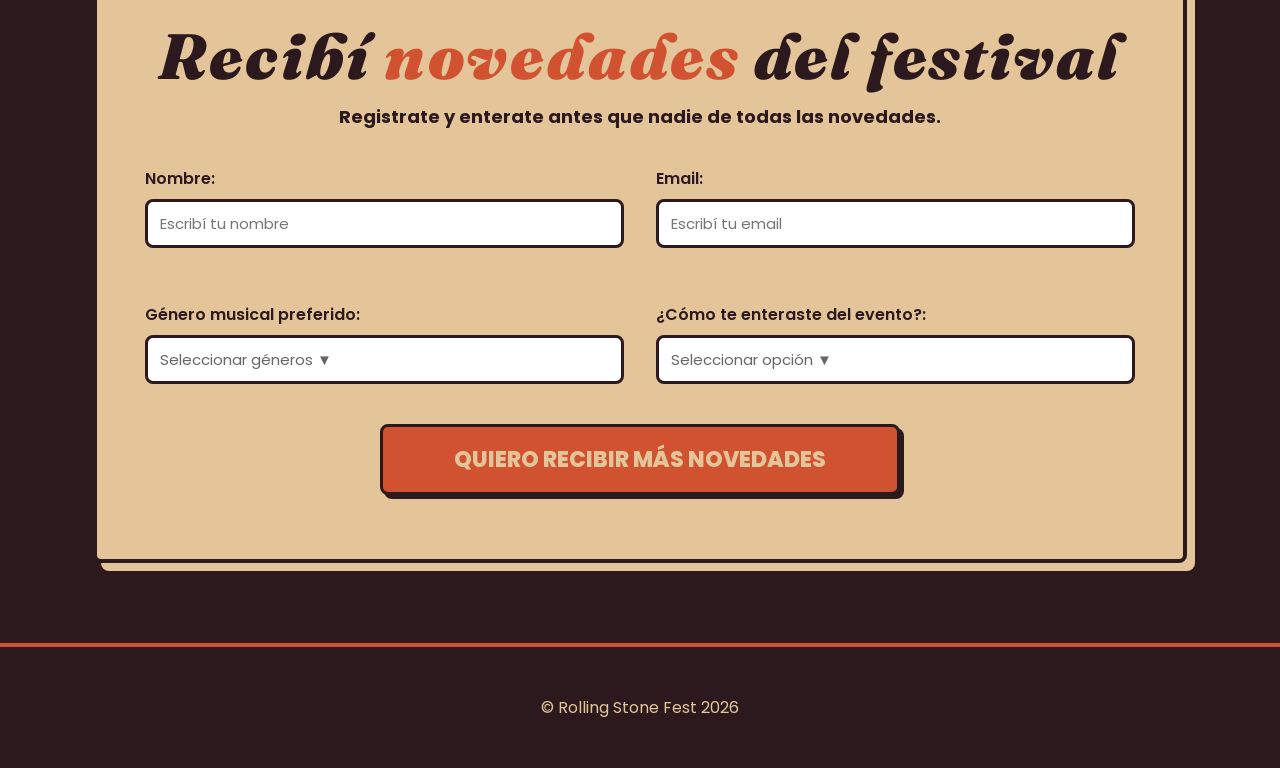
==== commit 362a3fde: "Nose" ====
--- a/LandingTDW/index.html
+++ b/LandingTDW/index.html
@@ -332,5 +332,4 @@
 
 </body>
 
-</html>
-
+</html>
--- a/LandingTDW/estilos.css
+++ b/LandingTDW/estilos.css
@@ -226,11 +226,7 @@
 }
 
 .logo-fest img {
-<<<<<<< Updated upstream
-    height: 26px;
-=======
     height: 30px;
->>>>>>> Stashed changes
     width: auto;
     display: block;
     transition: opacity 0.2s;
@@ -1021,15 +1017,6 @@
         margin-top: 10px;
         width: fit-content;
     }
-<<<<<<< Updated upstream
-=======
-
-    header{
-        padding: 0 25px;
-
-    }
-}
->>>>>>> Stashed changes
 
     header{
         padding: 0 25px;
@@ -1222,6 +1209,4 @@
     .popup-confirmacion-contenido h2 { font-size: 28px; }
 
     footer { padding: 24px 16px; }
-}
-
-
+}
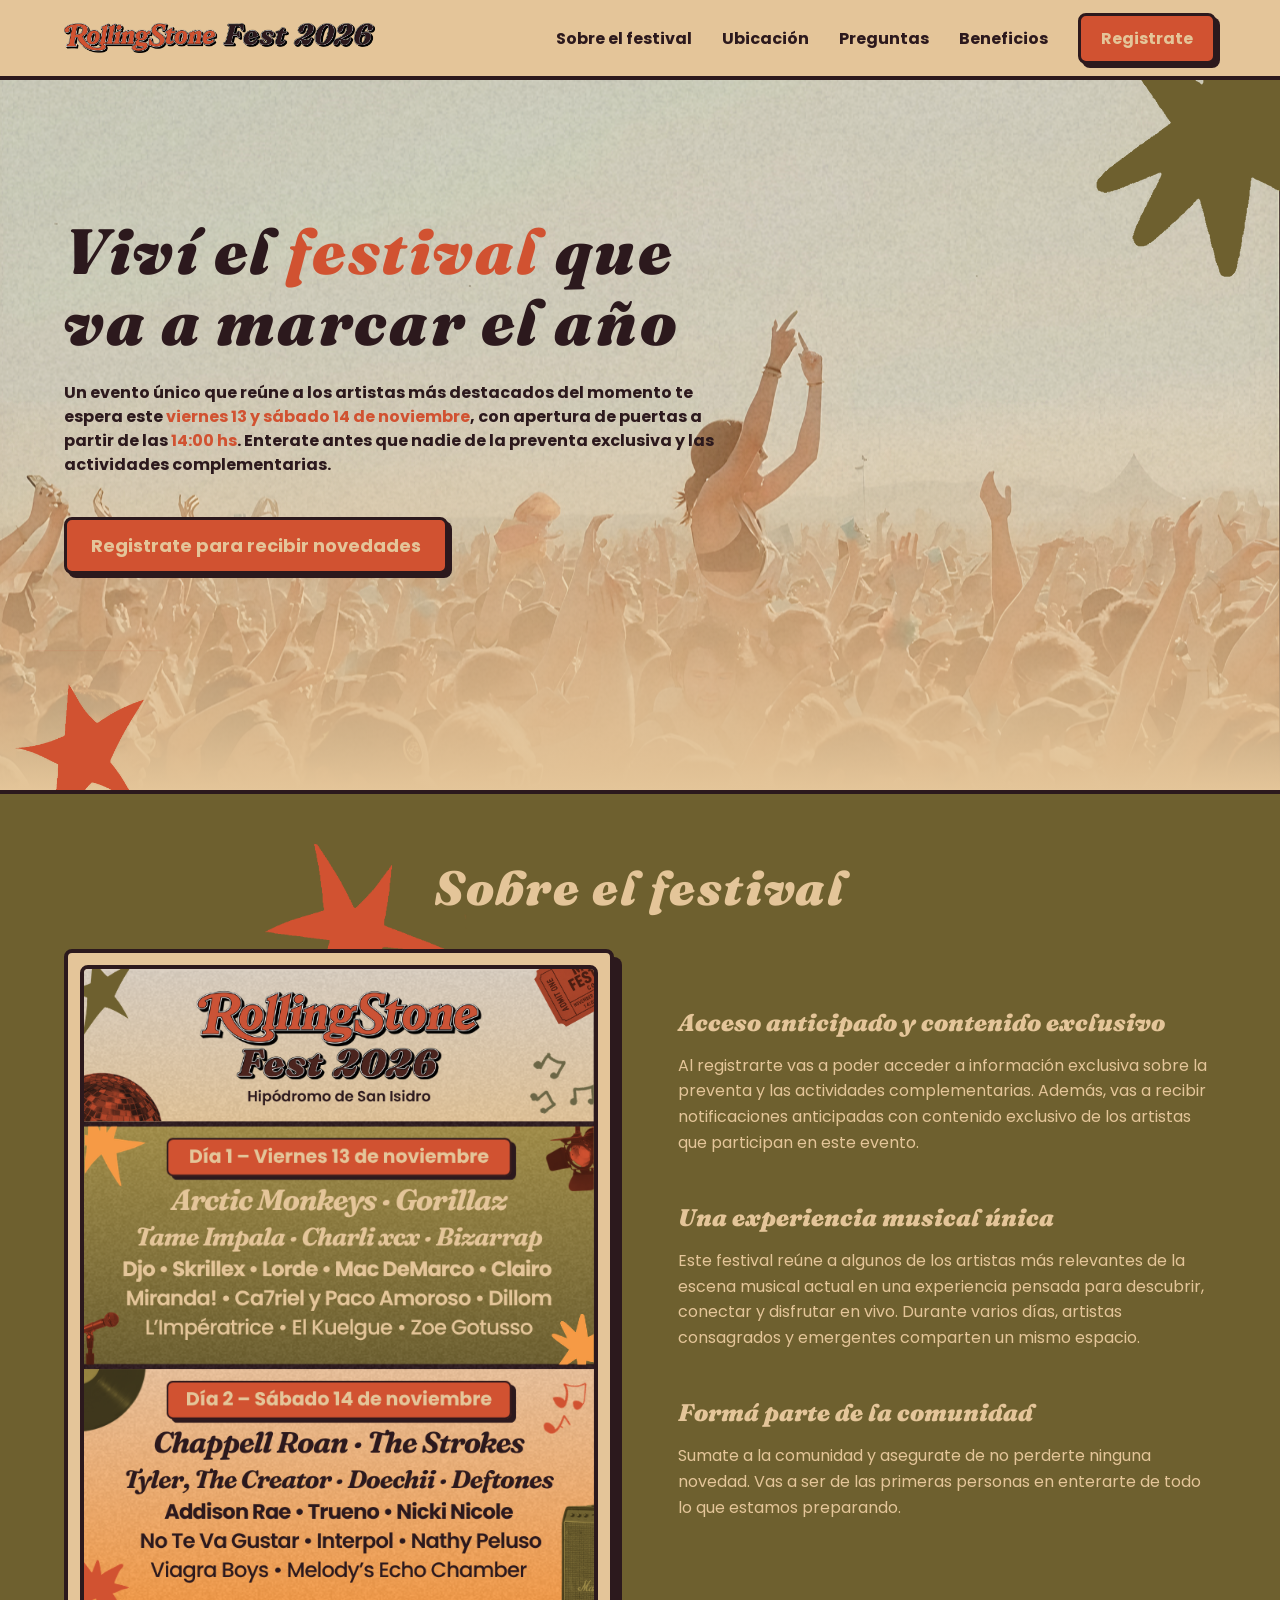
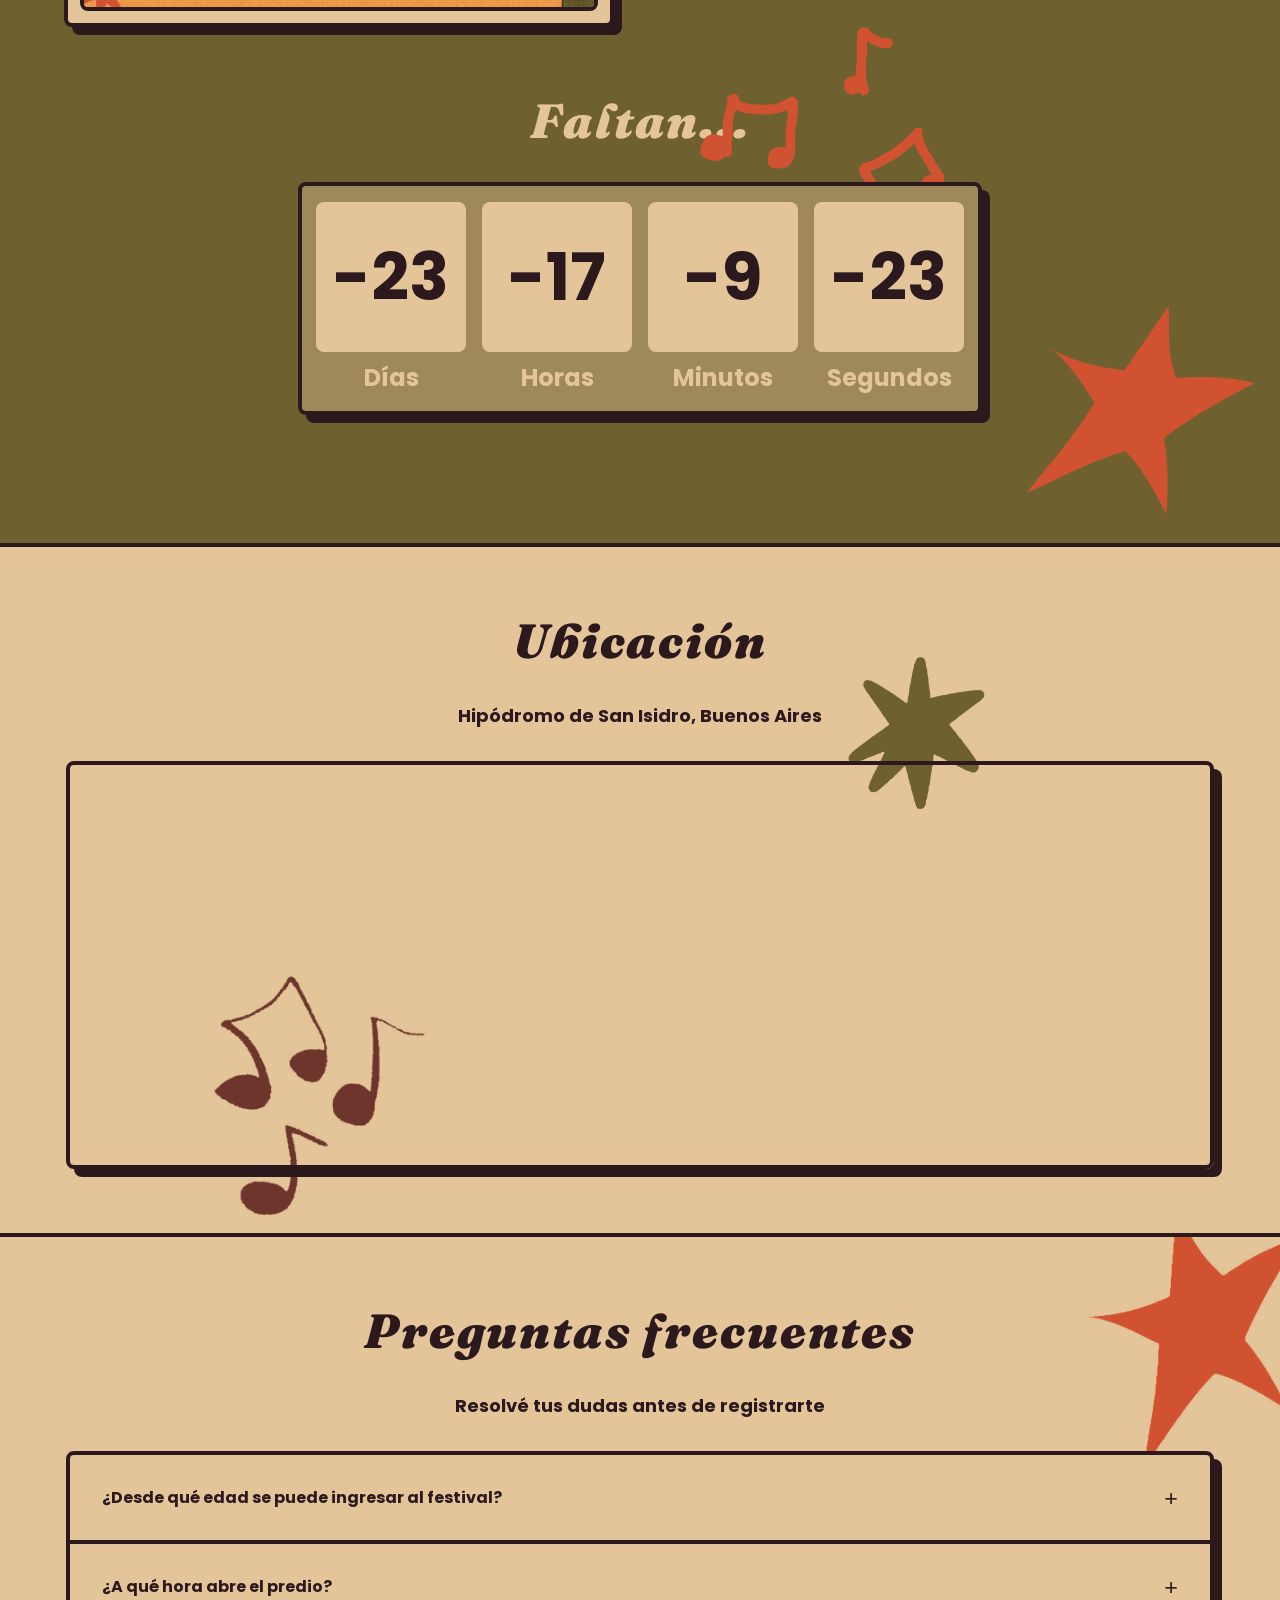
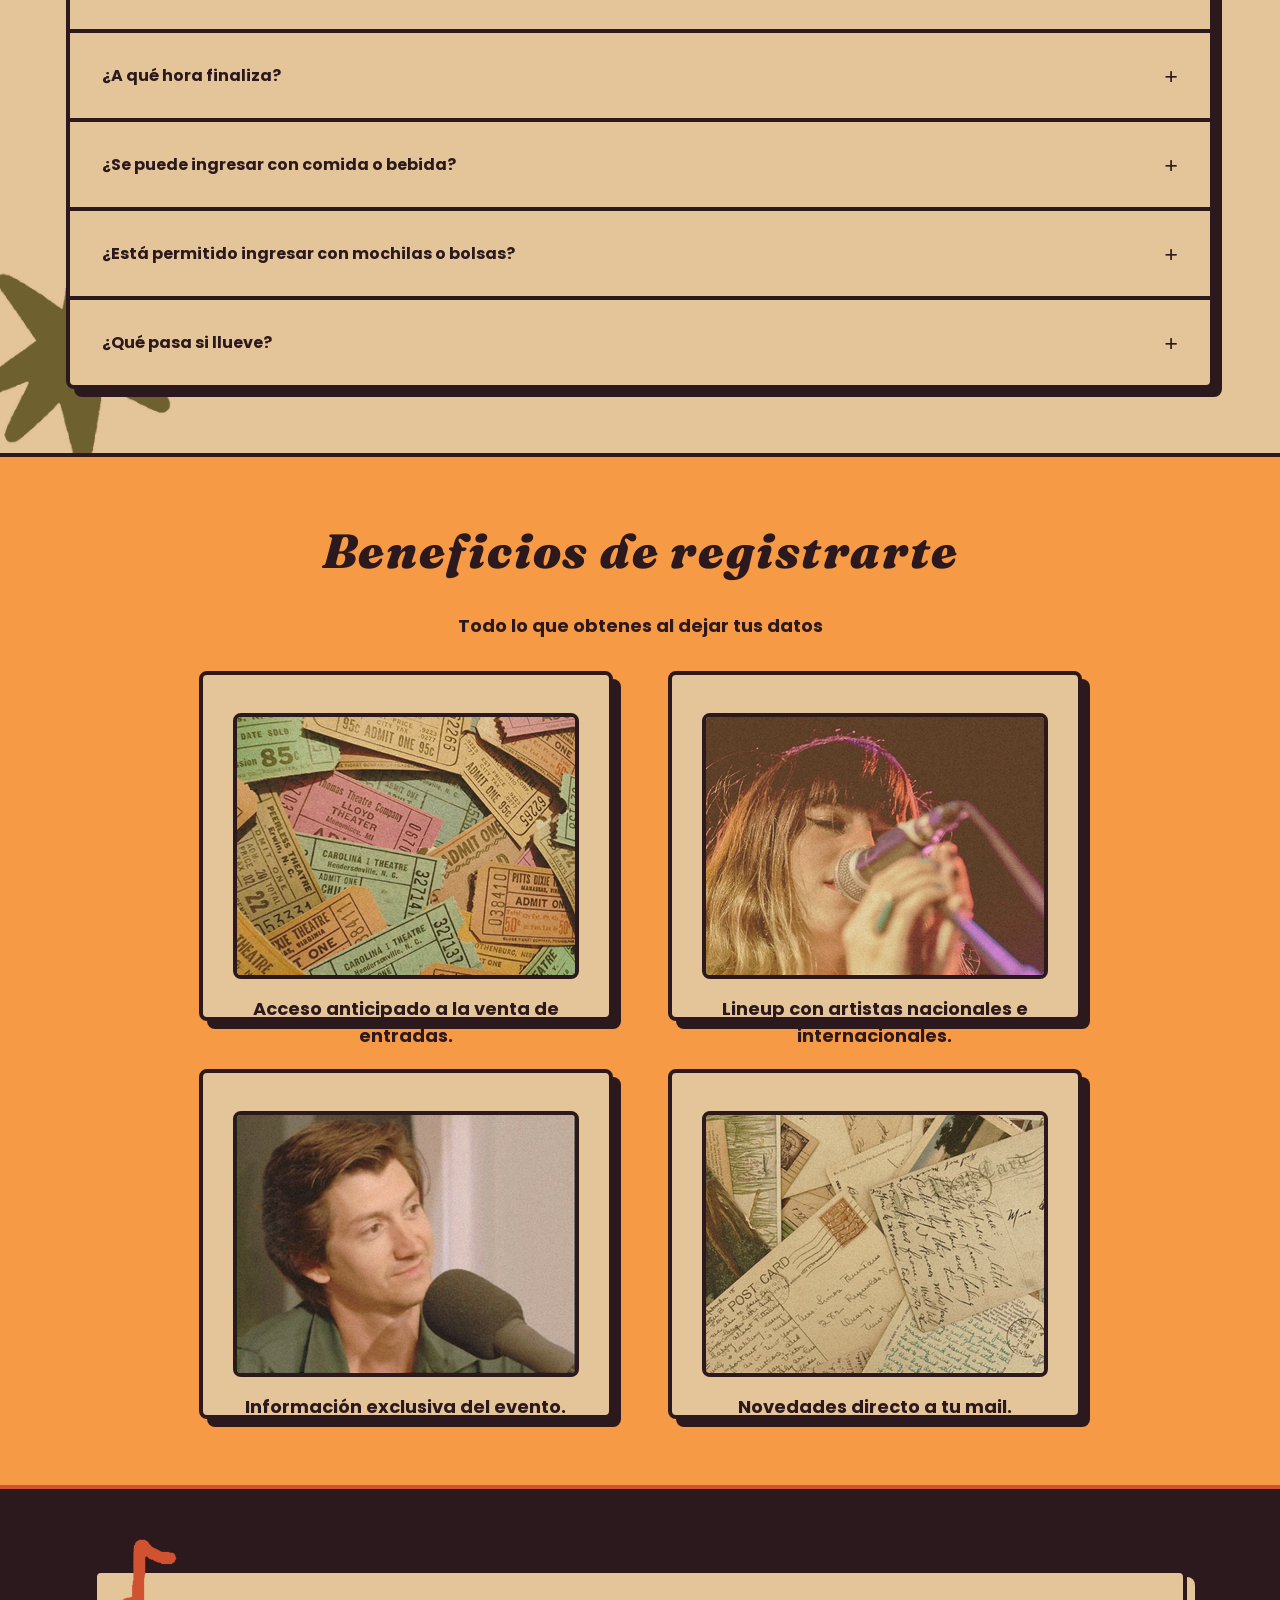
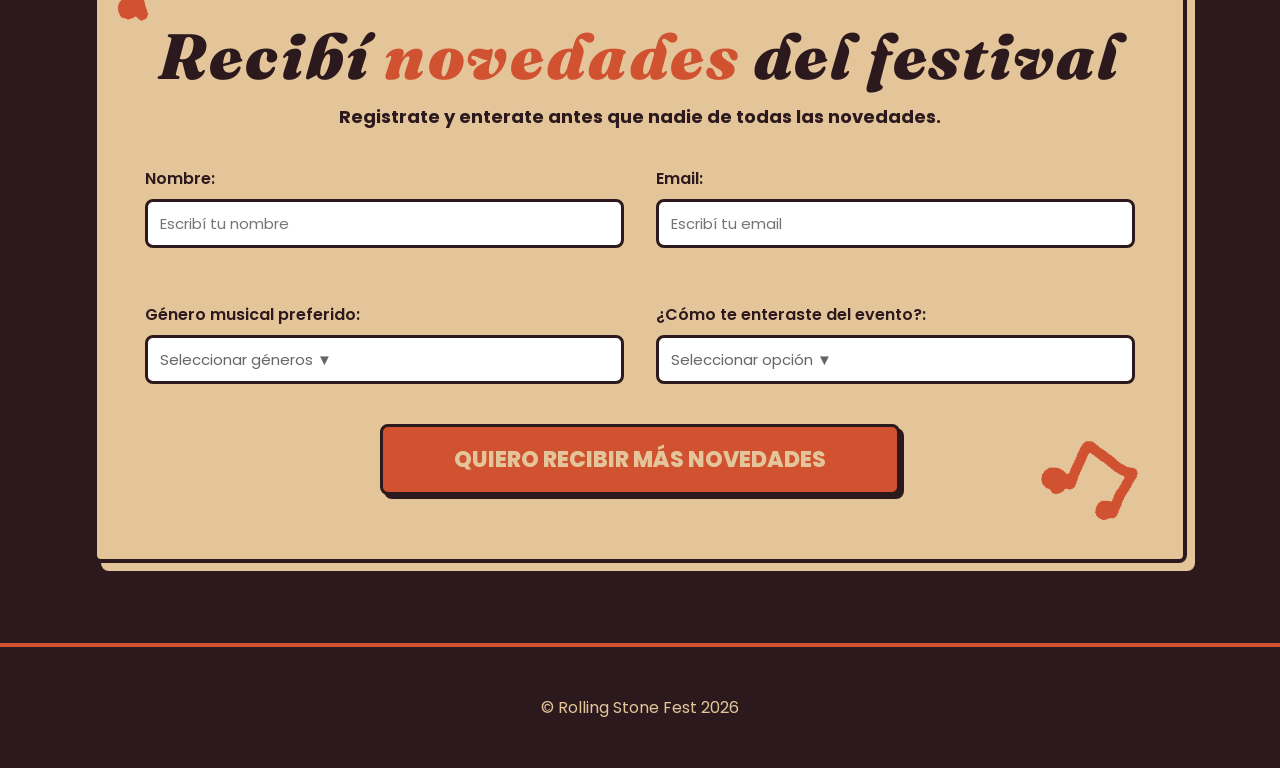
==== commit da136268: "Decoracion" ====
--- a/LandingTDW/index.html
+++ b/LandingTDW/index.html
@@ -42,8 +42,8 @@
 
     <section id="inicio" class="Portada">
 
-        <img src="./imagenes/ESTRELLA1.png" class="deco" style="top: -100px; right:-150px" >
-        <img src="./imagenes/ESTRELLA2.png" class="deco2" style="bottom: -95px; left: -20px">
+        <img src="./imagenes/ESTRELLA1.png " class="deco reveal-fade-up" style="top: -100px; right:-150px" >
+        <img src="./imagenes/ESTRELLA2.png" class="deco2 reveal-fade-up" style="bottom: -95px; left: -20px">
 
         <div class="portada-contenido reveal-fade-up">
 
@@ -63,6 +63,8 @@
 
         <h2 class="reveal-fade-up">Sobre el festival</h2>
 
+        <img src="imagenes/ESTRELLA3.png" class="deco3 reveal-slide-left" style="bottom: 1040px; left: 210px">
+
         <div class="grillaSec1">
             <div class="contenedor-lineup reveal-slide-left">
                 <img src="./imagenes/flyer-lineup.png" alt="lineup" class="lineup">
@@ -87,6 +89,9 @@
 
         <section class="seccion-contador reveal-fade-up">
 
+            <img src="./imagenes/NOTA5.png" class="deco4" style="top: -50px; right: 200px">
+            <img src="./imagenes/ESTRELLA2.png" class="deco5" style="top: 200px; right: -60px">
+
             <h2>Faltan...</h2>
 
             <div class="contador">
@@ -129,6 +134,11 @@
     </section>
 
     <section class="seccion2" id="ubicacion">
+
+        <img src="./imagenes/BolaDisco.png" class="deco6 reveal-fade-up" style="top: -180px; right: 1680px" >
+        <img src="./imagenes/ESTRELLA1.png" class="deco7 reveal-fade-up" style="top: 55px; right: 248px">
+        <img src="./imagenes/NOTA7.png" class="deco8 reveal-fade-up" style="top: 388px; left: 141px">
+
         <h2 class="reveal-fade-up">Ubicación</h2>
         <h4 class="reveal-fade-up">Hipódromo de San Isidro, Buenos Aires</h4>
 
@@ -140,6 +150,13 @@
     </section>
 
     <section class="seccion3" id="preguntas">
+
+        <img src="./imagenes/ESTRELLA2.png" class="deco9 reveal-fade-up" style="top: -105px; right: -80px">
+
+        <img src="./imagenes/ESTRELLA1.png" class="deco10 reveal-fade-up" style="top: 520px; left: -80px">
+
+        <img src="./imagenes/NOTA5.png" class="deco11 reveal-fade-up" style="top: 445px; right: 90px">
+
         <h2 class="reveal-fade-up">Preguntas frecuentes</h2>
         <h4 class="reveal-fade-up">Resolvé tus dudas antes de registrarte</h4>
 
@@ -252,6 +269,16 @@
     <!-- SECCIÓN 5: FORMULARIO -->
     <section class="formulario" id="registrate">
         <div class="carta reveal-fade-up">
+
+            <img src="./imagenes/ESTRELLA3.png" class="deco12 reveal-fade-up" style="bottom: 415px; right: -500px">
+
+            <img src="./imagenes/ESTRELLA1.png" class="deco13 reveal-fade-up" style="top: 395px; right: 1245px">
+
+            <img src="./imagenes/NOTA1.png" class="deco14 reveal-fade-up" style="top: -60px; right: 969px">
+
+            <img src="./imagenes/NOTA4.png" class="deco15 reveal-fade-up" style="bottom: -30px; right: -150px">
+            
+
             <h1>Recibí <span class="resaltado">novedades</span> del festival</h1>
             <h4>Registrate y enterate antes que nadie de todas las novedades.</h4>
 
--- a/LandingTDW/estilos.css
+++ b/LandingTDW/estilos.css
@@ -371,7 +371,11 @@
     padding: 64px 64px;
     border-bottom: solid #2C191D 4px;
     color: #E4C599;
-}
+    position: relative;
+    
+}
+
+
 
 .grillaSec1 {
     display: flex;
@@ -392,6 +396,9 @@
     display: flex;
     justify-content: center;
     align-items: center;
+
+    position: relative;
+    z-index: 2;
 }
 
 .lineup {
@@ -402,6 +409,14 @@
     display: block;
 }
 
+.deco3 {
+    position: absolute;
+    width: 280px; 
+    pointer-events: none; 
+    z-index: 1;
+    
+}
+
 .texto {
     flex: 1;
     max-width: 600px;
@@ -420,6 +435,23 @@
 .seccion-contador {                /* COMIENZO CONTADOR */    
     padding: 64px;
     text-align: center;
+    position: relative;
+}
+
+.deco4 {
+    position: absolute;
+    width: 380px; 
+    pointer-events: none; 
+    z-index: 0;
+    
+}
+
+.deco5 {
+    position: absolute;
+    width: 300px; 
+    pointer-events: none; 
+    z-index: 0;
+    transform: rotate(30deg);
 }
 
 .contador {                            
@@ -434,6 +466,9 @@
     border-radius: 8px;
     box-shadow: 8px 8px 0px #2C191D;
     padding: 16px;
+
+    position: relative;
+    z-index: 2;
 }
 
 .caja {                                
@@ -480,7 +515,19 @@
     min-height: 50vh;
     border-bottom: solid #2C191D 4px;
     color: #2C191D;
-}
+    overflow: hidden;
+    position: relative;
+}
+
+.deco6 {
+    position: absolute;
+    width: 380px; 
+    pointer-events: none; 
+    z-index: 0;
+    
+}
+
+
 
 .mapa {
     display: flex;
@@ -493,6 +540,30 @@
     border: solid #2C191D 4px;
     border-radius: 8px;
     box-shadow: 8px 8px 0px #2C191D;
+
+    position: relative;
+    z-index: 2;
+}
+
+.mapa-wrapper {
+    position: relative;
+    z-index: 2;
+}
+
+.deco7 {
+    position: absolute;
+    width: 220px; 
+    pointer-events: none; 
+    z-index: 0;
+    
+}
+
+.deco8 {
+    position: absolute;
+    width: 330px; 
+    pointer-events: none; 
+    z-index: 0;
+    
 }
 
 
@@ -505,7 +576,37 @@
     padding: 64px;
     border-bottom: solid #2C191D 4px;
     color: #2C191D;
-}
+
+    position: relative;
+    overflow: hidden;
+}
+
+.deco9 {
+    position: absolute;
+    width: 330px; 
+    pointer-events: none; 
+    z-index: 0;
+    transform: rotate(13deg);
+    
+}
+
+.deco10 {
+    position: absolute;
+    width: 330px; 
+    pointer-events: none; 
+    z-index: 0;
+    transform: rotate(3deg);
+    
+}
+
+.deco11 {
+    position: absolute;
+    width: 330px; 
+    pointer-events: none; 
+    z-index: 0;
+    
+}
+
 
 .grillaFAQ {                           /* GRILLA */
     display: grid;
@@ -517,6 +618,9 @@
     box-shadow: 8px 8px #2C191D;
     margin: 0 auto;
     background-color: #E4C599; 
+
+    position: relative;
+    z-index: 2;
 }
 
 .fila {
@@ -677,6 +781,43 @@
     padding: 80px 64px;
     margin: 0;
     color: #E4C599;
+
+    position: relative;
+    overflow: hidden;
+}
+
+.deco12 {
+    position: absolute;
+    width: 330px; 
+    pointer-events: none; 
+    z-index: 0;
+    
+}
+
+.deco13 {
+    position: absolute;
+    width: 330px; 
+    pointer-events: none; 
+    z-index: 0;
+    
+}
+
+.deco14 {
+    position: absolute;
+    width: 125px; 
+    pointer-events: none; 
+    z-index: 0;
+    transform: rotate(30deg);
+    
+}
+
+.deco15 {
+    position: absolute;
+    width: 395px; 
+    pointer-events: none; 
+    z-index: 0;
+
+    
 }
 
 .carta {
@@ -689,6 +830,9 @@
     max-width: 990px;
     margin: 0 auto;
     text-align: center;
+
+    position: relative;
+    z-index: 2;
 }
 
 .carta h1 { text-align: center; margin-top: 0; margin-bottom: 12px; }
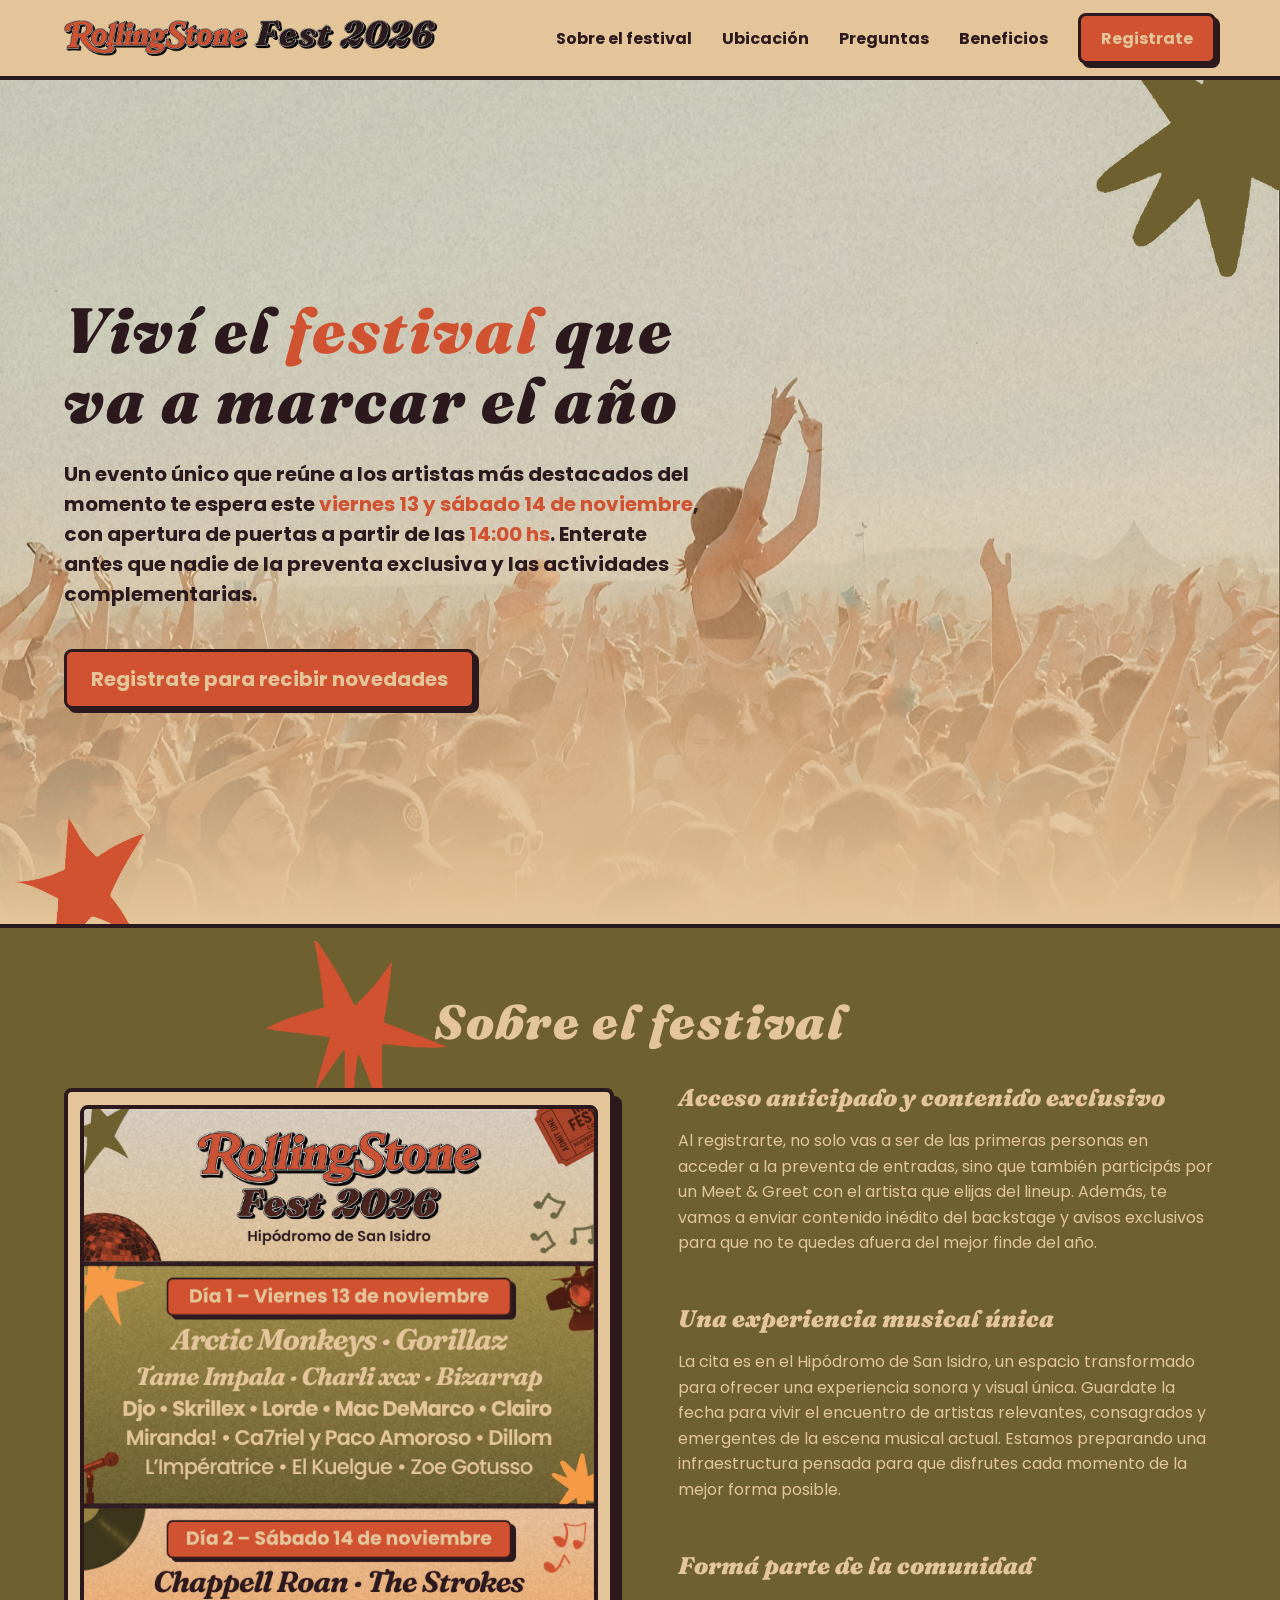
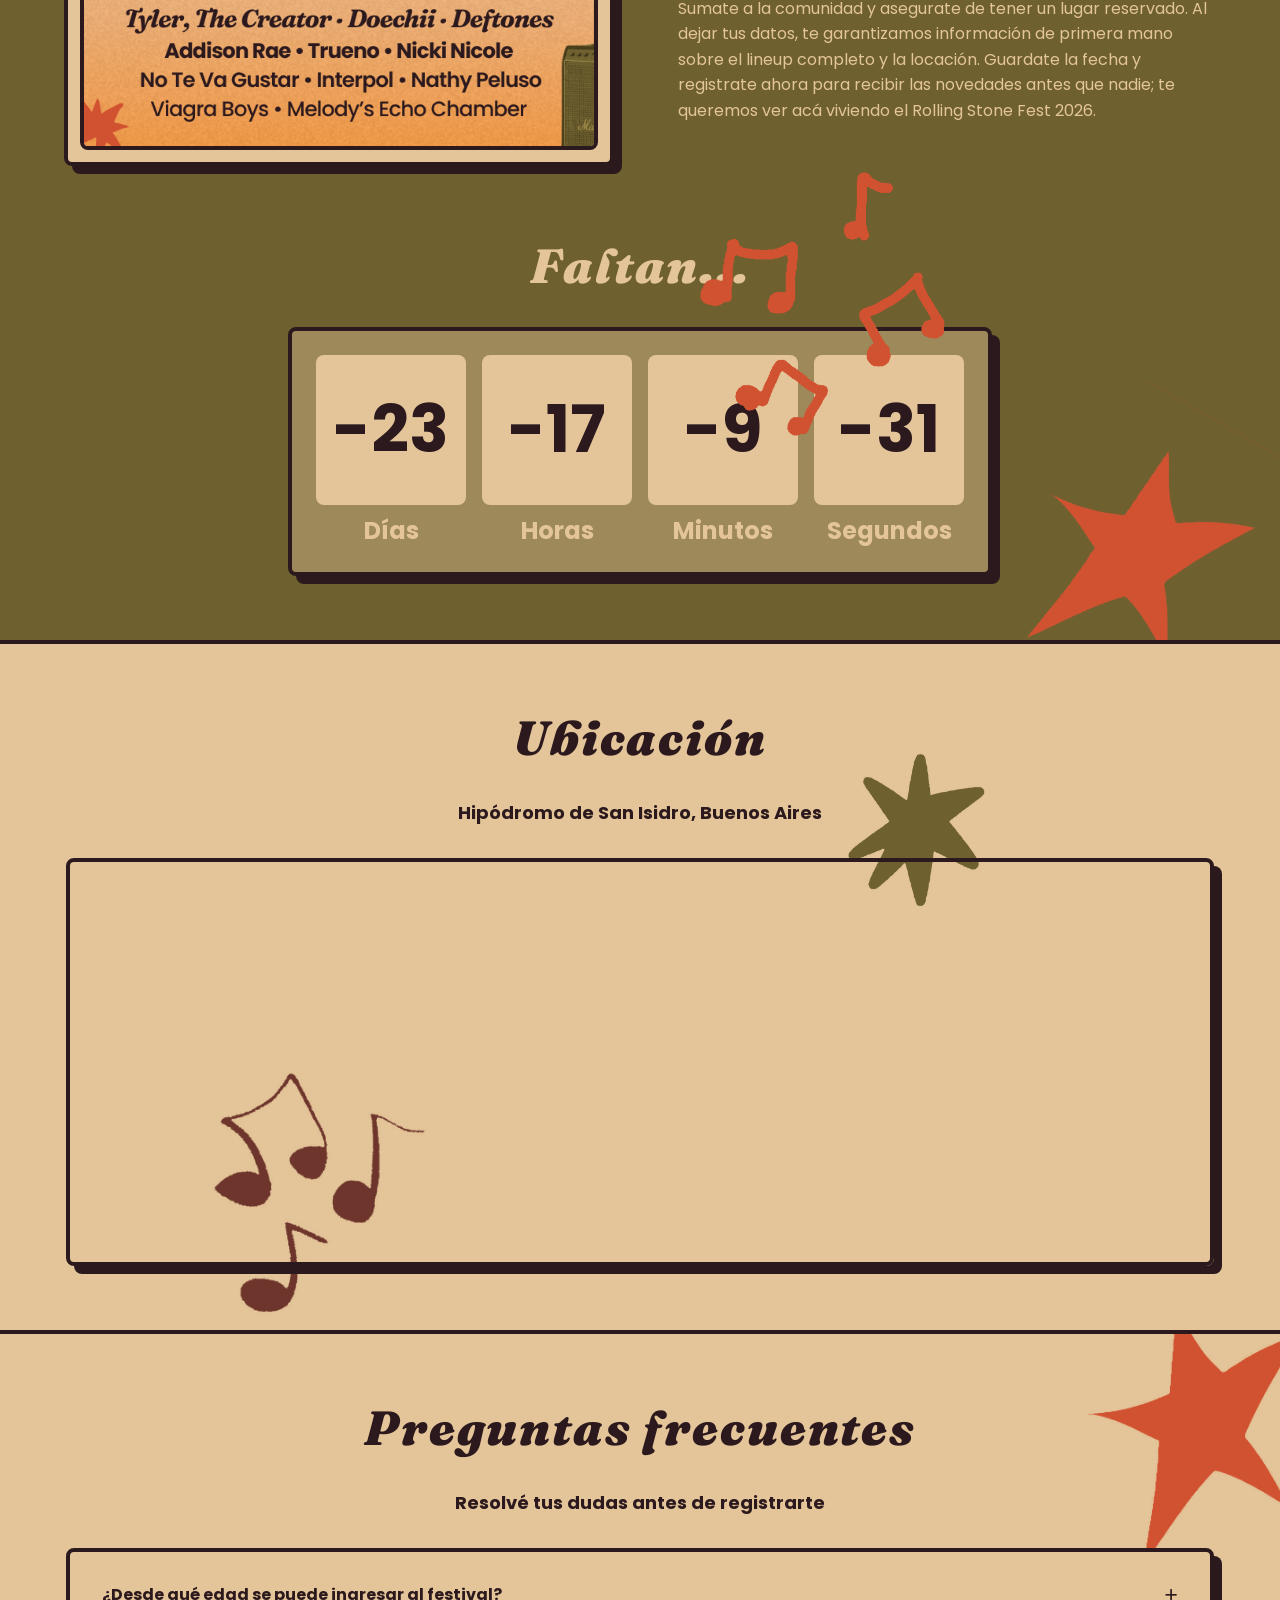
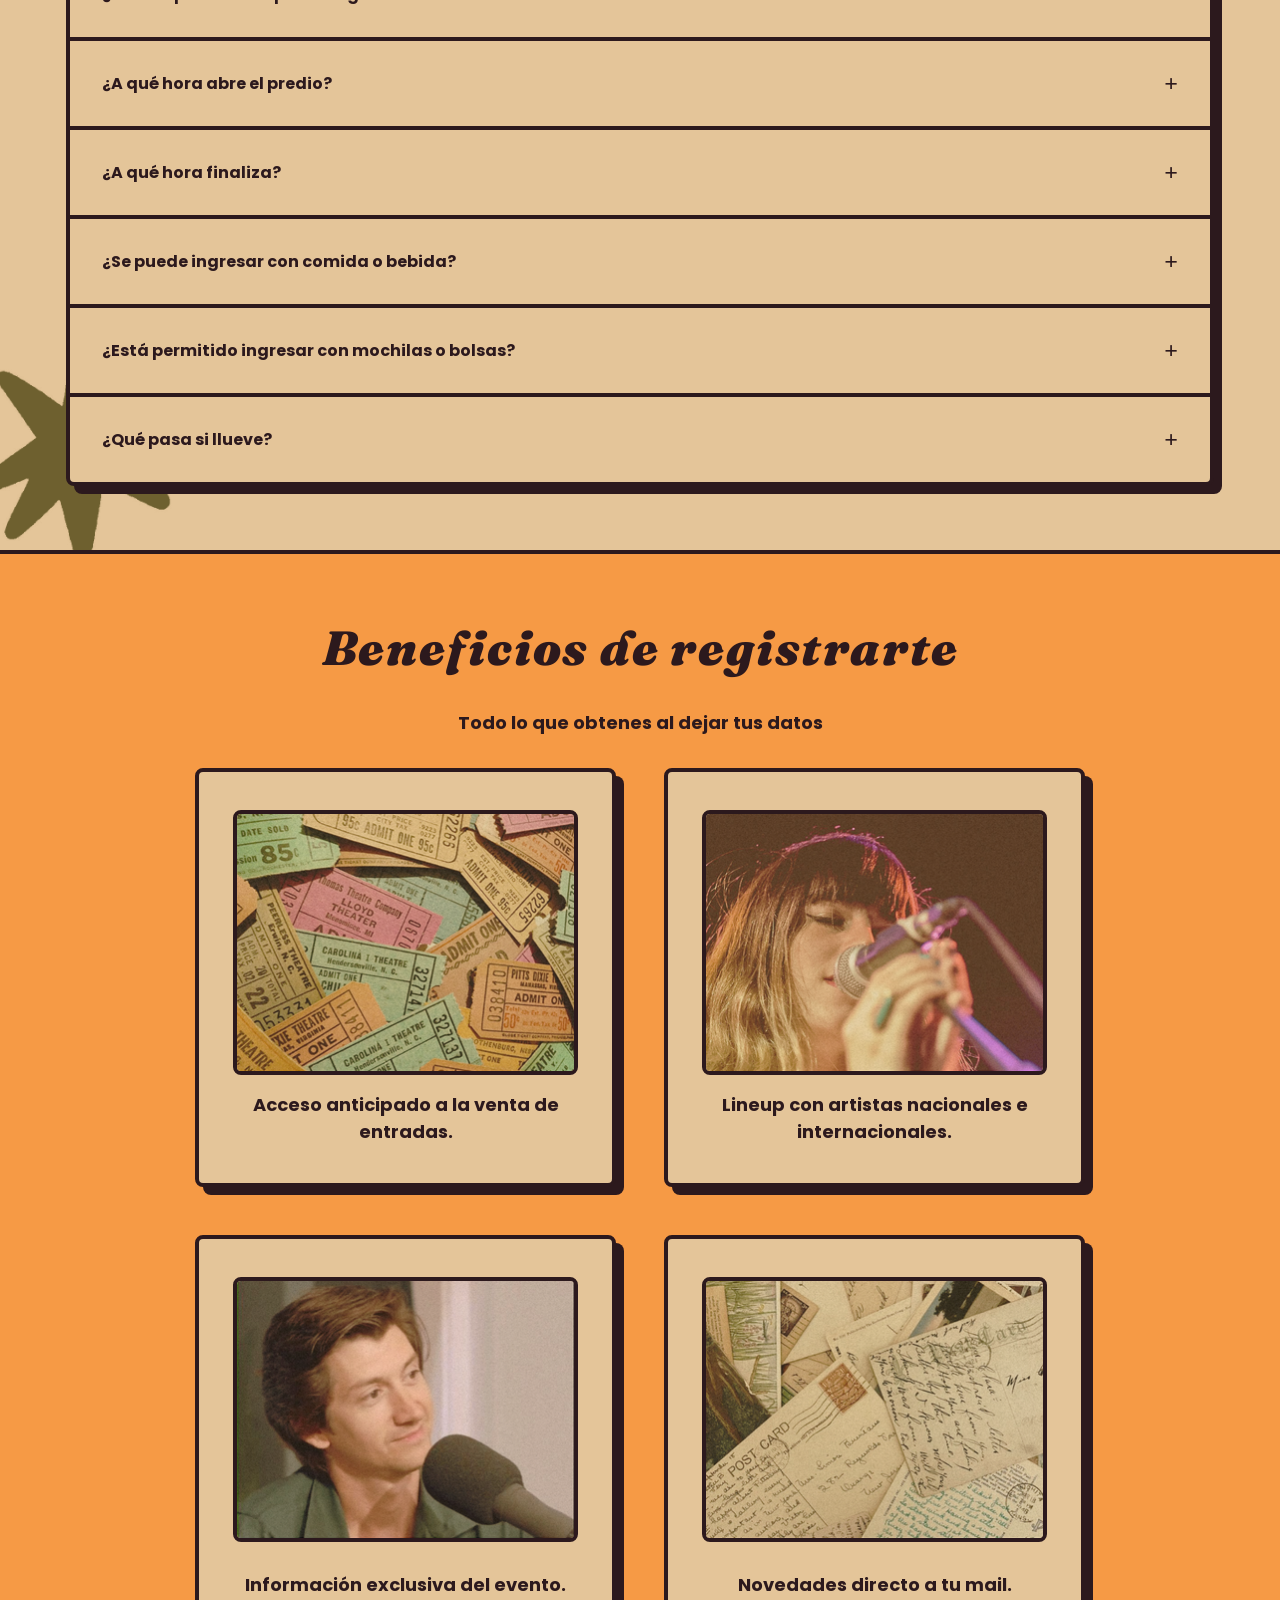
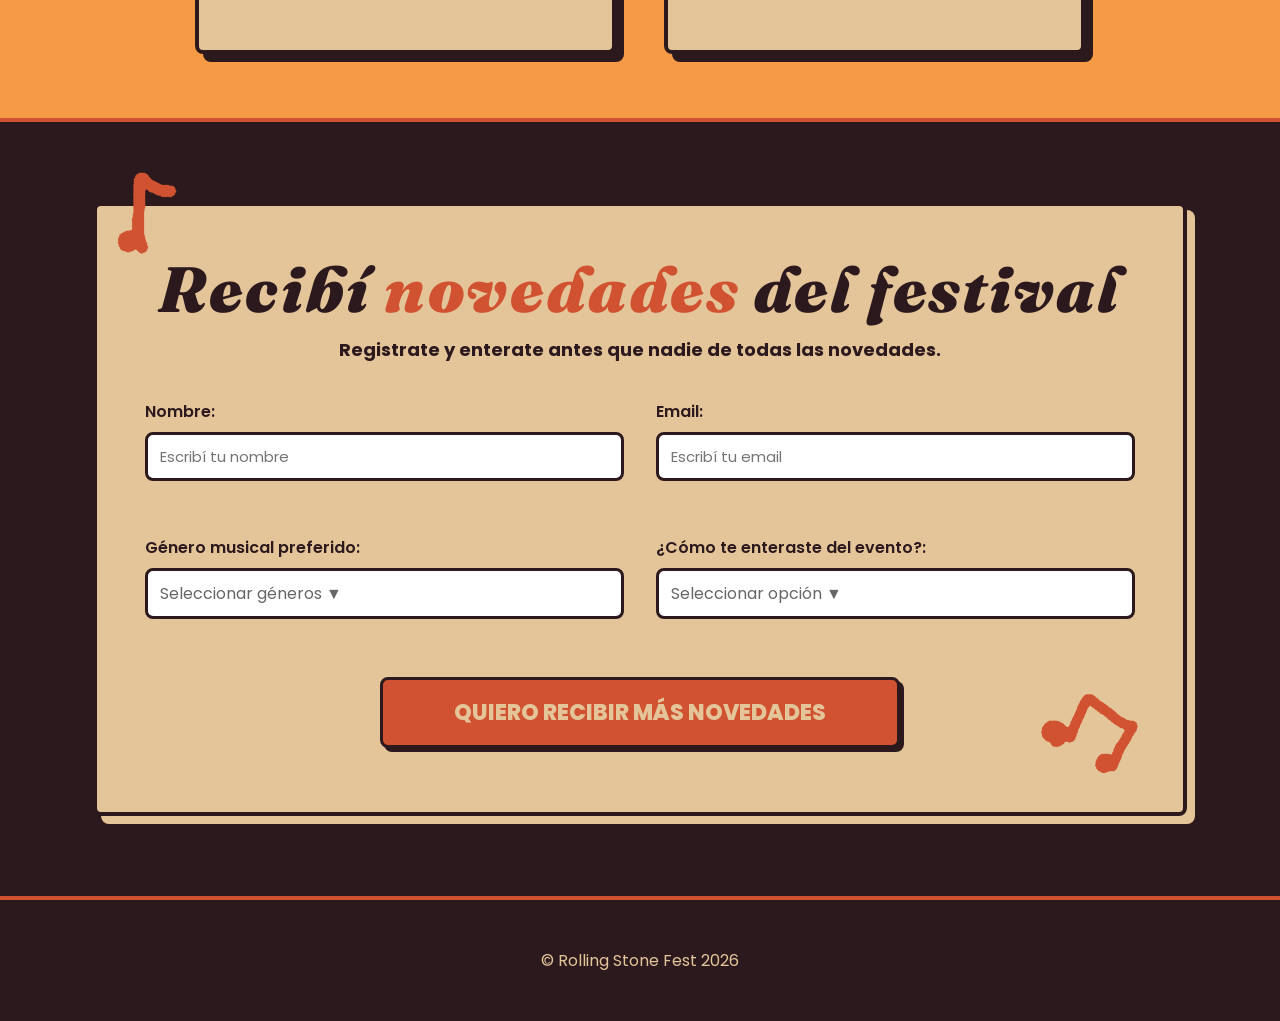
==== commit b5759635: "Párrafos sección 1" ====
--- a/LandingTDW/index.html
+++ b/LandingTDW/index.html
@@ -72,18 +72,13 @@
 
             <div class="texto reveal-slide-right">
                 <h3>Acceso anticipado y contenido exclusivo</h3>
-                <p>Al registrarte vas a poder acceder a información exclusiva sobre la preventa y las actividades
-                    complementarias. Además, vas a recibir notificaciones anticipadas con contenido exclusivo de los
-                    artistas que participan en este evento.</p>
+                <p>Al registrarte, no solo vas a ser de las primeras personas en acceder a la preventa de entradas, sino que también participás por un Meet & Greet con el artista que elijas del lineup. Además, te vamos a enviar contenido inédito del backstage y avisos exclusivos para que no te quedes afuera del mejor finde del año.</p>
 
                 <h3>Una experiencia musical única</h3>
-                <p>Este festival reúne a algunos de los artistas más relevantes de la escena musical actual en una
-                    experiencia pensada para descubrir, conectar y disfrutar en vivo. Durante varios días, artistas
-                    consagrados y emergentes comparten un mismo espacio.</p>
+                <p>La cita es en el Hipódromo de San Isidro, un espacio transformado para ofrecer una experiencia sonora y visual única. Guardate la fecha para vivir el encuentro de artistas relevantes, consagrados y emergentes de la escena musical actual. Estamos preparando una infraestructura pensada para que disfrutes cada momento de la mejor forma posible.</p>
 
                 <h3>Formá parte de la comunidad</h3>
-                <p>Sumate a la comunidad y asegurate de no perderte ninguna novedad. Vas a ser de las primeras personas
-                    en enterarte de todo lo que estamos preparando.</p>
+                <p>Sumate a la comunidad y asegurate de tener un lugar reservado. Al dejar tus datos, te garantizamos información de primera mano sobre el lineup completo y la locación. Guardate la fecha y registrate ahora para recibir las novedades antes que nadie; te queremos ver acá viviendo el Rolling Stone Fest 2026.</p>
             </div>
         </div>
 
@@ -193,7 +188,7 @@
                 </div>
 
                 <div class="respuesta-container">
-                    <p class="respuesta">La jornada se extenderá hasta las 22.00 hs</p>
+                    <p class="respuesta">La jornada se extenderá hasta las 22:00 hs.</p>
                 </div>
             </div>
 
--- a/LandingTDW/estilos.css
+++ b/LandingTDW/estilos.css
@@ -4,31 +4,10 @@
 }
 
 body {
-    margin: 0px;
+    margin: 0;
+    max-width: 100%;
     overflow-x: hidden;
-}
-
-header {
-    background-color: #E4C599;
-    height: 80px;
-    padding: 0 64px;
-    display: flex;
-    justify-content: space-between;
-    align-items: center;
-    border-bottom: 4px solid #2C191D;
-    color: #2C191D;
-    position: fixed; 
-    top: 0;          
-    left: 0;         
-    width: 100%; 
-    box-sizing: border-box;
-
-    z-index: 100;
-    transition: box-shadow 0.3s ease;
-}
-
-header.scrolled {
-    box-shadow: 0 4px 20px rgba(44,25,29,0.18);
+    position: relative;
 }
 
 
@@ -137,12 +116,12 @@
     border-bottom: 4px solid #2C191D;
     color: #2C191D;
     position: fixed;
-    top: 0;
-    left: 0;
-    width: 100%;
+    top: 0;          
+    left: 0;         
+    width: 100%; 
+    box-sizing: border-box;
     z-index: 100;
     transition: box-shadow 0.3s ease;
-    box-sizing: border-box;
 }
 
 header.scrolled {
@@ -226,7 +205,7 @@
 }
 
 .logo-fest img {
-    height: 30px;
+    height: 36px;
     width: auto;
     display: block;
     transition: opacity 0.2s;
@@ -288,9 +267,9 @@
     background-size: cover;
     background-repeat: no-repeat;
     background-position: center;
-    height: 70vh;
+    height: 76vh;
     margin: 0;
-    padding: 80px 64px; 
+    padding: 160px 64px 80px 64px; 
     border-bottom: solid #2C191D 4px;
     color: #2C191D;
     display: flex;
@@ -306,9 +285,9 @@
 
 .deco {
     position: absolute;
-    width: 400px; /* ajustá el tamaño */
+    width: 400px;
     opacity: 0.85;
-    pointer-events: none; /* para que no interfiera con clicks */
+    pointer-events: none;
     z-index: 1;
 }
 
@@ -322,15 +301,16 @@
 }
 
 .Portada h1 {
-    max-width: 650px; 
+    max-width: 640px;
     line-height: 1.1;
     margin-bottom: 24px;
 }
 
 .Portada p {
-    max-width: 650px;
+    max-width: 640px;
     line-height: 1.5;
     margin-bottom: 40px;
+    font-size: 20px;
 }
 
 .boton-portada {
@@ -339,7 +319,7 @@
     background-color: #D15231; 
     color: #E4C599; 
     font-family: "Poppins", sans-serif;
-    font-size: 18px;
+    font-size: 20px;
     font-weight: 700;
     padding: 12px 24px;
     border: 3px solid #2C191D;
@@ -360,22 +340,21 @@
     box-shadow: 2px 2px #2C191D;
 }
 
-
-
+.seccion1, .seccion2, .seccion3, .seccion4 {
+    padding: 64px 64px;
+    border-bottom: solid #2C191D 4px;
+    color: #2C191D;
+    position: relative;
+    overflow: hidden;
+}
 
 /* ============================= 
    SECCIÓN 1 - SOBRE EL FESTIVAL 
    ============================= */
 .seccion1 {
     background-color: #6E602F;
-    padding: 64px 64px;
-    border-bottom: solid #2C191D 4px;
     color: #E4C599;
-    position: relative;
-    
-}
-
-
+}
 
 .grillaSec1 {
     display: flex;
@@ -396,7 +375,6 @@
     display: flex;
     justify-content: center;
     align-items: center;
-
     position: relative;
     z-index: 2;
 }
@@ -432,8 +410,9 @@
     line-height: 1.6;
 }
 
-.seccion-contador {                /* COMIENZO CONTADOR */    
-    padding: 64px;
+/* CONTADOR */ 
+.seccion-contador {                   
+    padding-top: 64px;
     text-align: center;
     position: relative;
 }
@@ -443,7 +422,6 @@
     width: 380px; 
     pointer-events: none; 
     z-index: 0;
-    
 }
 
 .deco5 {
@@ -454,21 +432,19 @@
     transform: rotate(30deg);
 }
 
-.contador {                            
+.contador {                                                    
     display: flex;
     align-items: center;
     justify-content: center;
     margin: 0 auto;
-    max-width: 644px;
+    width: fit-content; 
+    max-width: 90%;
     gap: 16px;
     background-color: #9D8959;
     border: solid #2C191D 4px;
     border-radius: 8px;
     box-shadow: 8px 8px 0px #2C191D;
-    padding: 16px;
-
-    position: relative;
-    z-index: 2;
+    padding: 24px;
 }
 
 .caja {                                
@@ -502,7 +478,7 @@
     font-weight: bold;
     font-size: 24px;
     color: #E4C599;
-}                                      /* FIN CONTADOR */
+}                                   
 
 
 /* =====================
@@ -510,13 +486,6 @@
    ===================== */
 .seccion2 {
     background-color: #E4C599;
-    margin: 0;
-    padding: 64;
-    min-height: 50vh;
-    border-bottom: solid #2C191D 4px;
-    color: #2C191D;
-    overflow: hidden;
-    position: relative;
 }
 
 .deco6 {
@@ -524,10 +493,7 @@
     width: 380px; 
     pointer-events: none; 
     z-index: 0;
-    
-}
-
-
+}
 
 .mapa {
     display: flex;
@@ -555,7 +521,6 @@
     width: 220px; 
     pointer-events: none; 
     z-index: 0;
-    
 }
 
 .deco8 {
@@ -563,7 +528,6 @@
     width: 330px; 
     pointer-events: none; 
     z-index: 0;
-    
 }
 
 
@@ -572,13 +536,6 @@
    ================================ */
 .seccion3 {
     background-color: #E4C599;
-    margin: 0;
-    padding: 64px;
-    border-bottom: solid #2C191D 4px;
-    color: #2C191D;
-
-    position: relative;
-    overflow: hidden;
 }
 
 .deco9 {
@@ -587,7 +544,6 @@
     pointer-events: none; 
     z-index: 0;
     transform: rotate(13deg);
-    
 }
 
 .deco10 {
@@ -596,7 +552,6 @@
     pointer-events: none; 
     z-index: 0;
     transform: rotate(3deg);
-    
 }
 
 .deco11 {
@@ -604,11 +559,10 @@
     width: 330px; 
     pointer-events: none; 
     z-index: 0;
-    
-}
-
-
-.grillaFAQ {                           /* GRILLA */
+}
+
+/* GRILLA PREGUNTAS */
+.grillaFAQ {                           
     display: grid;
     grid-template-columns: 1fr;
     max-width: 1140px;
@@ -618,7 +572,6 @@
     box-shadow: 8px 8px #2C191D;
     margin: 0 auto;
     background-color: #E4C599; 
-
     position: relative;
     z-index: 2;
 }
@@ -672,18 +625,15 @@
     margin: 0;
     text-align: left;
     color: #2C191D;
-    
     transition: padding 0.4s ease;
 }
 
 .fila.abierta .respuesta {
     padding-bottom: 48px;
-
     padding-top: 16px; 
 } 
-/* FIN DE GRILLA */
-
-/* ICON */
+
+/* ÍCONO */
 .faq-icon {
     font-size: 24px;
     font-weight: 700;
@@ -706,8 +656,6 @@
     background-color: #2C191D;
     color: #E4C599;
 }
-/* --- FIN SECCIÓN 3 --- */
-
 
 
 /* =====================================
@@ -715,11 +663,7 @@
    ===================================== */
 .seccion4 {
     background-color: #F69A45;
-    margin: 0;
-    padding: 64px;
-    min-height: 100vh;
     border-bottom: solid #D15231 4px;
-    color: #2C191D;
 }
 
 /* TARJETAS */
@@ -729,7 +673,8 @@
     gap: 48px;
     max-width: 890px;
     justify-items: center;
-    align-items: center;
+    align-items: stretch;
+    position: relative;
     margin: 0 auto;
 }              
 
@@ -740,19 +685,17 @@
     border-radius: 8px;
     display: flex;
     flex-direction: column;
+    justify-content: center;
+    position: relative;
     align-items: center;
-
     box-sizing: border-box;
-
-    text-align: center;
-    width: 100%;
-    max-width: 414px;
-    height: 350px;
+    text-align: center; 
+    height: 100%;
+    min-height: 400px; 
+    max-height: 426px;
     padding: 38px;
     margin: 0;
-
     transition: transform 0.25s ease, box-shadow 0.25s ease;
-
 }
 
 .tarjeta:hover {
@@ -763,9 +706,13 @@
 
 .tarjeta h4 {
     margin: 16px 0 0 0;
+    min-height: 54px;
+    display: flex;
+    align-items: center;
 }
 
 .tarjeta img {
+    width: 100%;
     border: solid #2C191D 4px;
     border-radius: 8px;
 }                                      
@@ -781,7 +728,6 @@
     padding: 80px 64px;
     margin: 0;
     color: #E4C599;
-
     position: relative;
     overflow: hidden;
 }
@@ -791,7 +737,6 @@
     width: 330px; 
     pointer-events: none; 
     z-index: 0;
-    
 }
 
 .deco13 {
@@ -799,7 +744,6 @@
     width: 330px; 
     pointer-events: none; 
     z-index: 0;
-    
 }
 
 .deco14 {
@@ -808,7 +752,6 @@
     pointer-events: none; 
     z-index: 0;
     transform: rotate(30deg);
-    
 }
 
 .deco15 {
@@ -816,8 +759,6 @@
     width: 395px; 
     pointer-events: none; 
     z-index: 0;
-
-    
 }
 
 .carta {
@@ -830,7 +771,6 @@
     max-width: 990px;
     margin: 0 auto;
     text-align: center;
-
     position: relative;
     z-index: 2;
 }
@@ -926,15 +866,17 @@
 .dropdown {                            
     position: relative;
     display: block;
+    margin-bottom: 18px;
 }
 
 .dropbtn {
     background-color: white;
     cursor: pointer;
     text-align: left;
-    font-size: 15px;
+    font-size: 16px;
     width: 100%;
     padding: 10px 12px;
+    margin-bottom: 0; 
     font-family: "Poppins", sans-serif;
     border: 3px #2C191D solid;
     border-radius: 8px;
@@ -1115,6 +1057,11 @@
    RESPONSIVE - 1230px 
    =================== */
 @media (max-width: 1230px) {
+    .seccion1, .seccion2, .seccion3, .seccion4, .formulario {
+        padding: 48px 32px;
+    }
+
+
     /* ========= 
         NAV Y UL 
        ========= */  
@@ -1125,7 +1072,7 @@
     }
 
     .menu-icono img {
-        height: 20px;
+        height: 30px;
         width: auto;
     }
 
@@ -1162,16 +1109,57 @@
         width: fit-content;
     }
 
-    header{
-        padding: 0 25px;
-
-    }
-}
-
-/* ================ 
+
+    /* =============================
+       SECCIÓN 1 - SOBRE EL FESTIVAL
+       ============================= */
+    .contador { 
+        width: fit-content; 
+        gap: 12px;       
+        padding: 16px;   
+        margin: 0 auto;
+    }
+
+
+    /* =====================================
+       SECCIÓN 4 - BENEFICIOS DE REGISTRARTE
+       ===================================== */
+    .contenedorTarjetas {
+        flex-direction: column;
+        align-items: center; /* Centra las tarjetas en la pantalla */
+        gap: 32px;
+    }
+
+    .tarjeta {
+        max-width: 402px;
+        display: flex;
+        flex-direction: column;
+        justify-content: flex-start; 
+        box-sizing: border-box;
+    }
+}
+
+/* ================== 
    RESPONSIVE - 980px 
-   ================ */
+   ================== */
 @media (max-width: 980px) {
+    .seccion1, .seccion2, .seccion3, .seccion4, .formulario {
+        padding: 48px 24px; 
+    }
+
+
+    /* ========= 
+         HEADER 
+       ========= */
+    header {
+        padding: 0px 24px;
+    }
+
+    .logo-fest img {
+    height: 28px;
+    }
+
+
     /* ========= 
         PORTADA 
        ========= */
@@ -1181,8 +1169,8 @@
         background-image:
             linear-gradient(to top, #E4C599 0%, rgba(228,197,153,0) 90%),
             url('./imagenes/portada.png');
-        padding: 80px 32px 80px;
-        min-height: 100vh;
+        padding: 80px 32px 0;
+        min-height: 80vh;
     }
 
     .portada-contenido { 
@@ -1191,15 +1179,13 @@
         margin-top: 48px;
     }
 
-    h1 { font-size: 44px; }
+    h1 { font-size: 48px; text-align: center;}
     h2 { font-size: 36px; }
 
 
     /* =============================
        SECCIÓN 1 - SOBRE EL FESTIVAL
        ============================= */
-     .seccion1  { padding: 60px 32px; }
-
     .grillaSec1 {                        
         flex-direction: column;
         align-items: center;
@@ -1216,51 +1202,56 @@
         width: 100%;
         padding: 0 20px;
     }
-
-    .seccion-contador {           
+    
+    /* CONTADOR */
+    .seccion-contador { 
         width: 100%;
-        max-width: 100%; 
         display: flex;
-        flex-direction: column; /* ¡ESTO ES CLAVE! Pone el título arriba y el contador abajo */
-        align-items: center;    /* Centra todo horizontalmente */
+        flex-direction: column;
+        align-items: center;
         justify-content: center;
-        padding: 40px 20px;
-        box-sizing: border-box; 
+        padding-top: 40px;
+        box-sizing: border-box;
     }
     
-    .contador {                     
+    .seccion-contador h2 {
+        height: 100%;
+        text-align: center;
+        margin-bottom: 24px;
+    }
+
+    .contador { 
+        display: flex;
+        flex-direction: row;    
+        flex-wrap: nowrap;      
+        width: clamp(550px, 16vw, 243px);
         gap: 12px;       
-        padding: 12px;   
+        padding: 16px;   
+        box-sizing: border-box;
     }
 
     .caja {
-        width: clamp(70px, 22vw, 130px);
-        /*aspect-ratio: 1 / 1;
-        height: auto;
-        border-radius: 8px;*/
+        width: clamp(30px, 16vw, 115px); 
     }
 
     .caja span {
-         font-size: clamp(32px, 9vw, 56px);
+        font-size: 42px;
     }
 
     .bloque p {
-        font-size: 14px;
-      
-    }    
+        font-size: 18px;
+    }  
     
 
     /* =====================
        SECCIÓN 2 - UBICACIÓN
        ===================== */
-    .seccion2 { padding: 60px 32px; }
-    .mapa     { height: 300px; }
+    .mapa { height: 300px; }
 
 
     /* ================================
        SECCIÓN 3 - PREGUNTAS FRECUENTES
        ================================ */
-    .seccion3 { padding: 60px 32px; }
     .pregunta-header { padding: 16px 20px; }
     .respuesta { padding: 0 20px; }
     .fila.abierta .respuesta { padding: 16px 20px 32px; }
@@ -1269,11 +1260,6 @@
     /* =====================================
        SECCIÓN 4 - BENEFICIOS DE REGISTRARTE
        ===================================== */
-
-    .seccion4 { 
-        padding: 48px 24px; 
-    }
-
     .contenedorTarjetas {
         grid-template-columns: 1fr;
         width: 100%;
@@ -1284,24 +1270,12 @@
     }
 
     .tarjeta { 
-        max-width: 100%; 
-        max-width: 100%;
+        min-height: 300px;
+        padding: 24px; 
+        box-sizing: border-box;
         height: auto;
-        min-height: 300px;
-        padding: 28px; 
-        box-sizing: border-box;
-    }
-
-    /*.contenedorTarjetas {              
-        grid-template-columns: 1fr;
-        padding: 16px;
-        gap: 24px;
-    }*/
-
-    .tarjeta {
-        height: auto;
-        min-height:300px;
-    }                                  
+    }
+        
 
     /* ====================== 
        SECCIÓN 5 - FORMULARIO 
@@ -1315,9 +1289,8 @@
     }
     
     .grillaForm {
-    grid-template-columns: 1fr;
-    padding: 16px;
-    gap: 32px;
+        grid-template-columns: 1fr;
+        gap: 32px;
     }
 
     input[type="submit"] {
@@ -1333,24 +1306,111 @@
     .boton-submit { font-size: 18px; }
 }
 
+
+/* ================== 
+   RESPONSIVE - 480px 
+   ================== */
 @media (max-width: 480px) {
-    h1 { font-size: 34px; }
-    h2 { font-size: 28px; }
-
-    .Portada { padding: 80px 20px 80px; }
-
-    .boton-portada { font-size: 15px; padding: 12px 18px; }
-
-    .seccion1, .seccion2, .seccion3,
-    .seccion4, .formulario { padding: 48px 16px; }
-
-    .contador { gap: 6px; padding: 10px; }
-    .caja { width: clamp(58px, 20vw, 90px); }
-    .caja span { font-size: clamp(26px, 8vw, 44px); }
-    .bloque p  { font-size: 12px; }
-
+    .seccion1, .seccion2, .seccion3, .seccion4, .formulario {
+        padding: 48px 16px;
+    }
+
+    h1 { font-size: 48px; }
+    h2 { font-size: 32px; }
+
+
+    /* ========= 
+         HEADER 
+       ========= */
+    .logo-fest img {
+    height: 24px;
+    }
+
+    /* ========= 
+        PORTADA 
+       ========= */
+    .Portada { padding: 120px 20px 40px; }
+
+    .boton-portada { font-size: 16px; padding: 12px 18px; }
+
+    /* =============================
+       SECCIÓN 1 - SOBRE EL FESTIVAL
+       ============================= */
+    .contenedor-lineup { 
+        padding: 12px;
+        box-shadow: 6px 6px #2C191D;
+    }
+    
+    /* CONTADOR */
+    .seccion-contador {
+        padding: 48px 0;
+    }
+
+    .contador {
+        width: 100%; 
+        max-width: 343px;
+        gap: 8px;         
+        padding: 12px; 
+        box-shadow: 6px 6px 0px #2C191D;
+    }
+
+    .caja {
+        width: 70px;      
+        height: 70px;
+        border-width: 3px;
+    }
+
+    .caja span {
+        font-size: 32px;   
+    }
+
+    .bloque p {
+        font-size: 14px;
+        margin-top: 4px;
+    }
+    
+    /* ===================== 
+       SECCIÓN 2 - UBICACIÓN 
+       ===================== */
+    .mapa {
+        width: 100% !important; 
+        max-width: 100%;
+        margin: 0 auto;
+        box-shadow: 6px 6px #2C191D;
+        box-sizing: border-box;
+    }
+
+
+    /* ================================
+       SECCIÓN 3 - PREGUNTAS FRECUENTES
+       ================================ */
+    .grillaFAQ {                           
+        box-shadow: 6px 6px #2C191D;
+    }
+
+    /* =====================================
+       SECCIÓN 4 - BENEFICIOS DE REGISTRARTE
+       ===================================== */
+    .tarjeta {                             
+        box-shadow: 6px 6px #2C191D;
+    }
+
+    .tarjeta:hover {
+        transform: translate(-2px, -2px);
+        box-shadow: 10px 10px #2C191D;
+    }
+
+    .tarjeta h4 {
+        font-size: 16px;
+    }
+
+    /* ====================== 
+       SECCIÓN 5 - FORMULARIO 
+       ====================== */
+    .carta {
+        box-shadow: 6px 6px #E4C599;
+    }
+    
     .popup-confirmacion-contenido { padding: 32px 20px; }
     .popup-confirmacion-contenido h2 { font-size: 28px; }
-
-    footer { padding: 24px 16px; }
 }
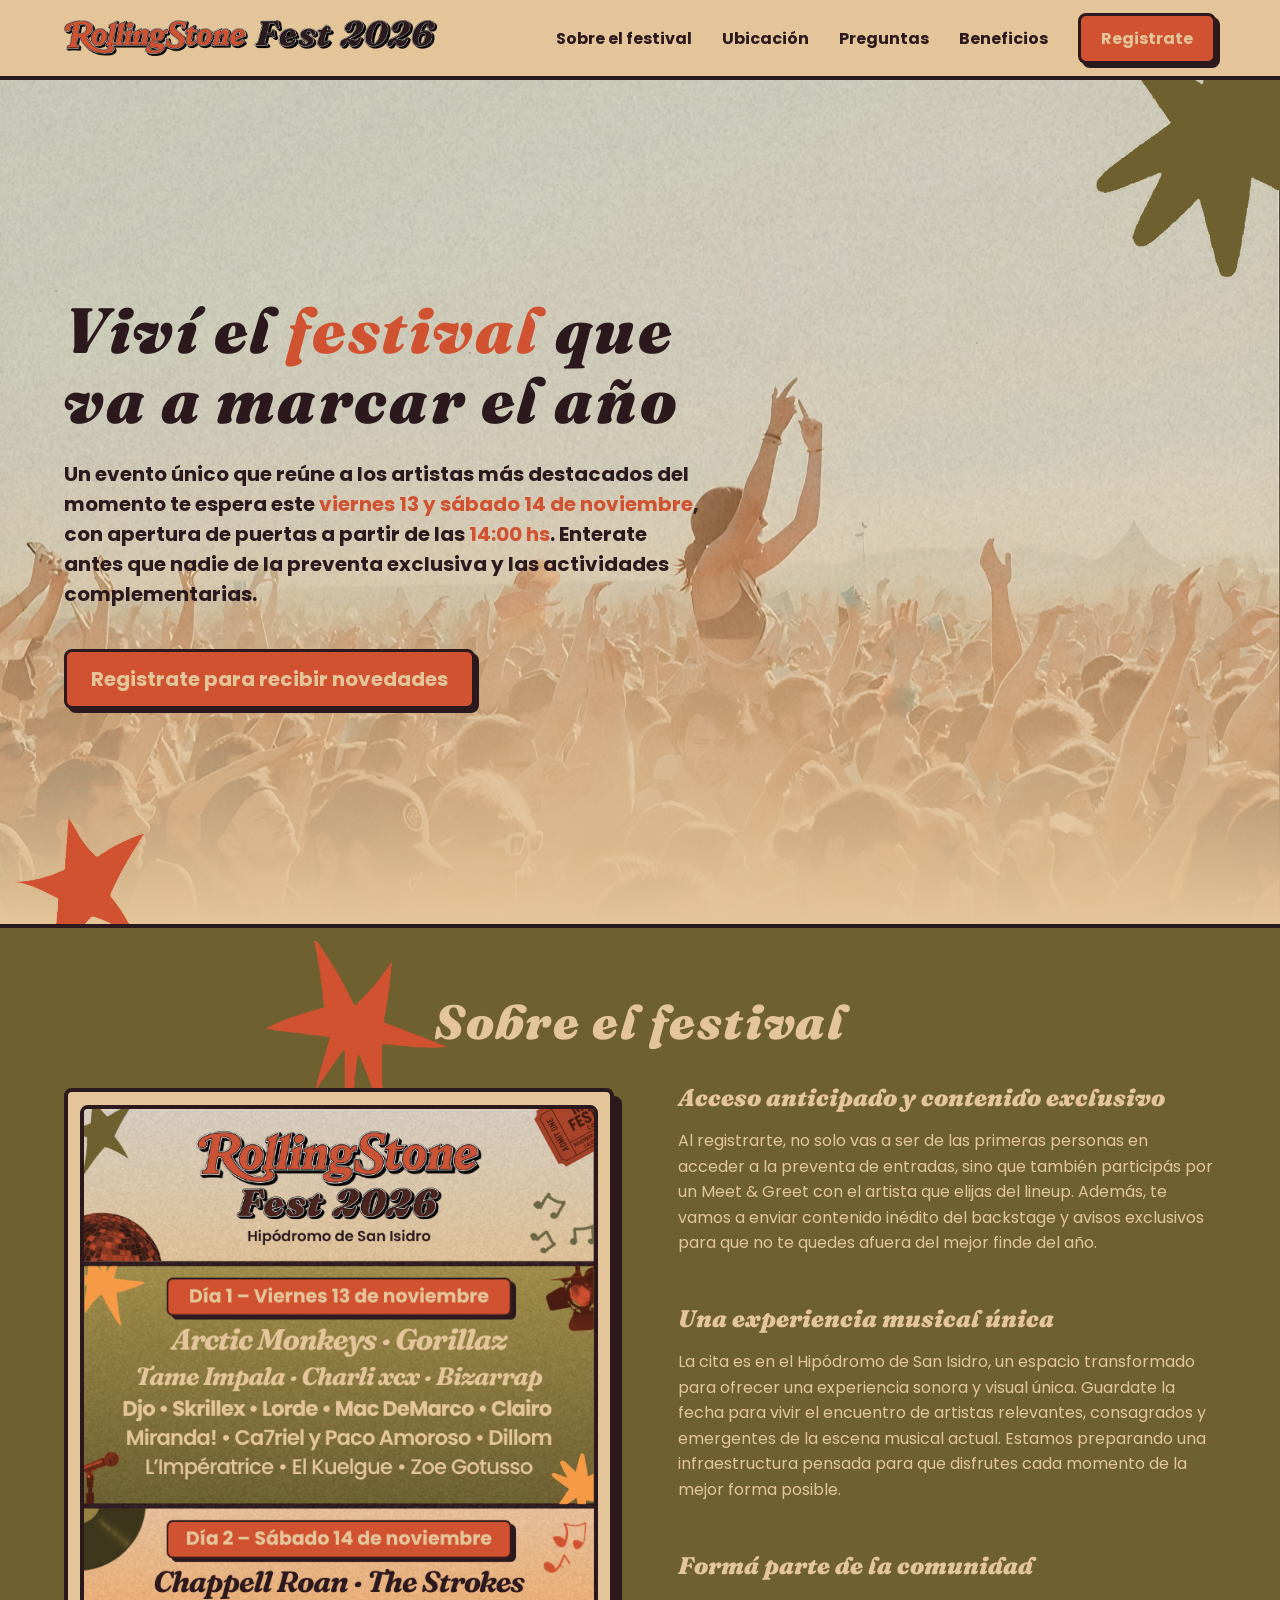
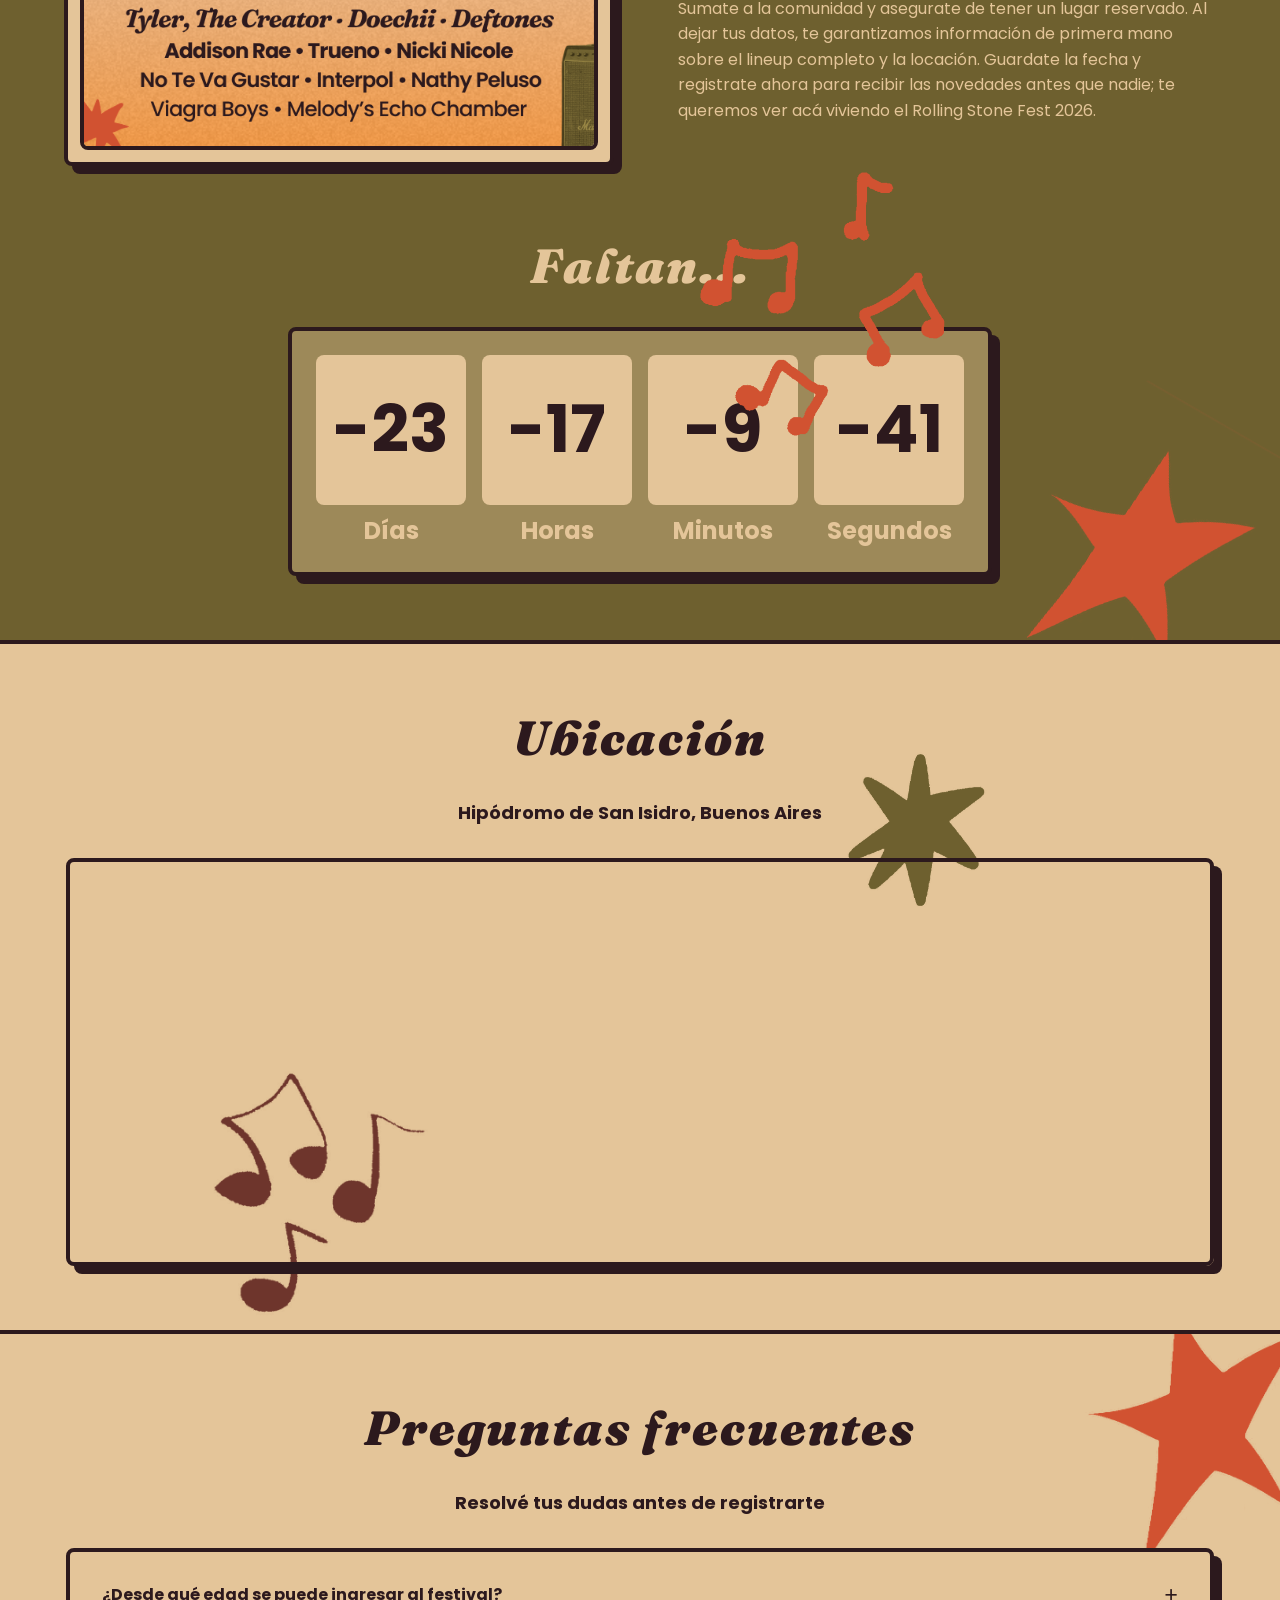
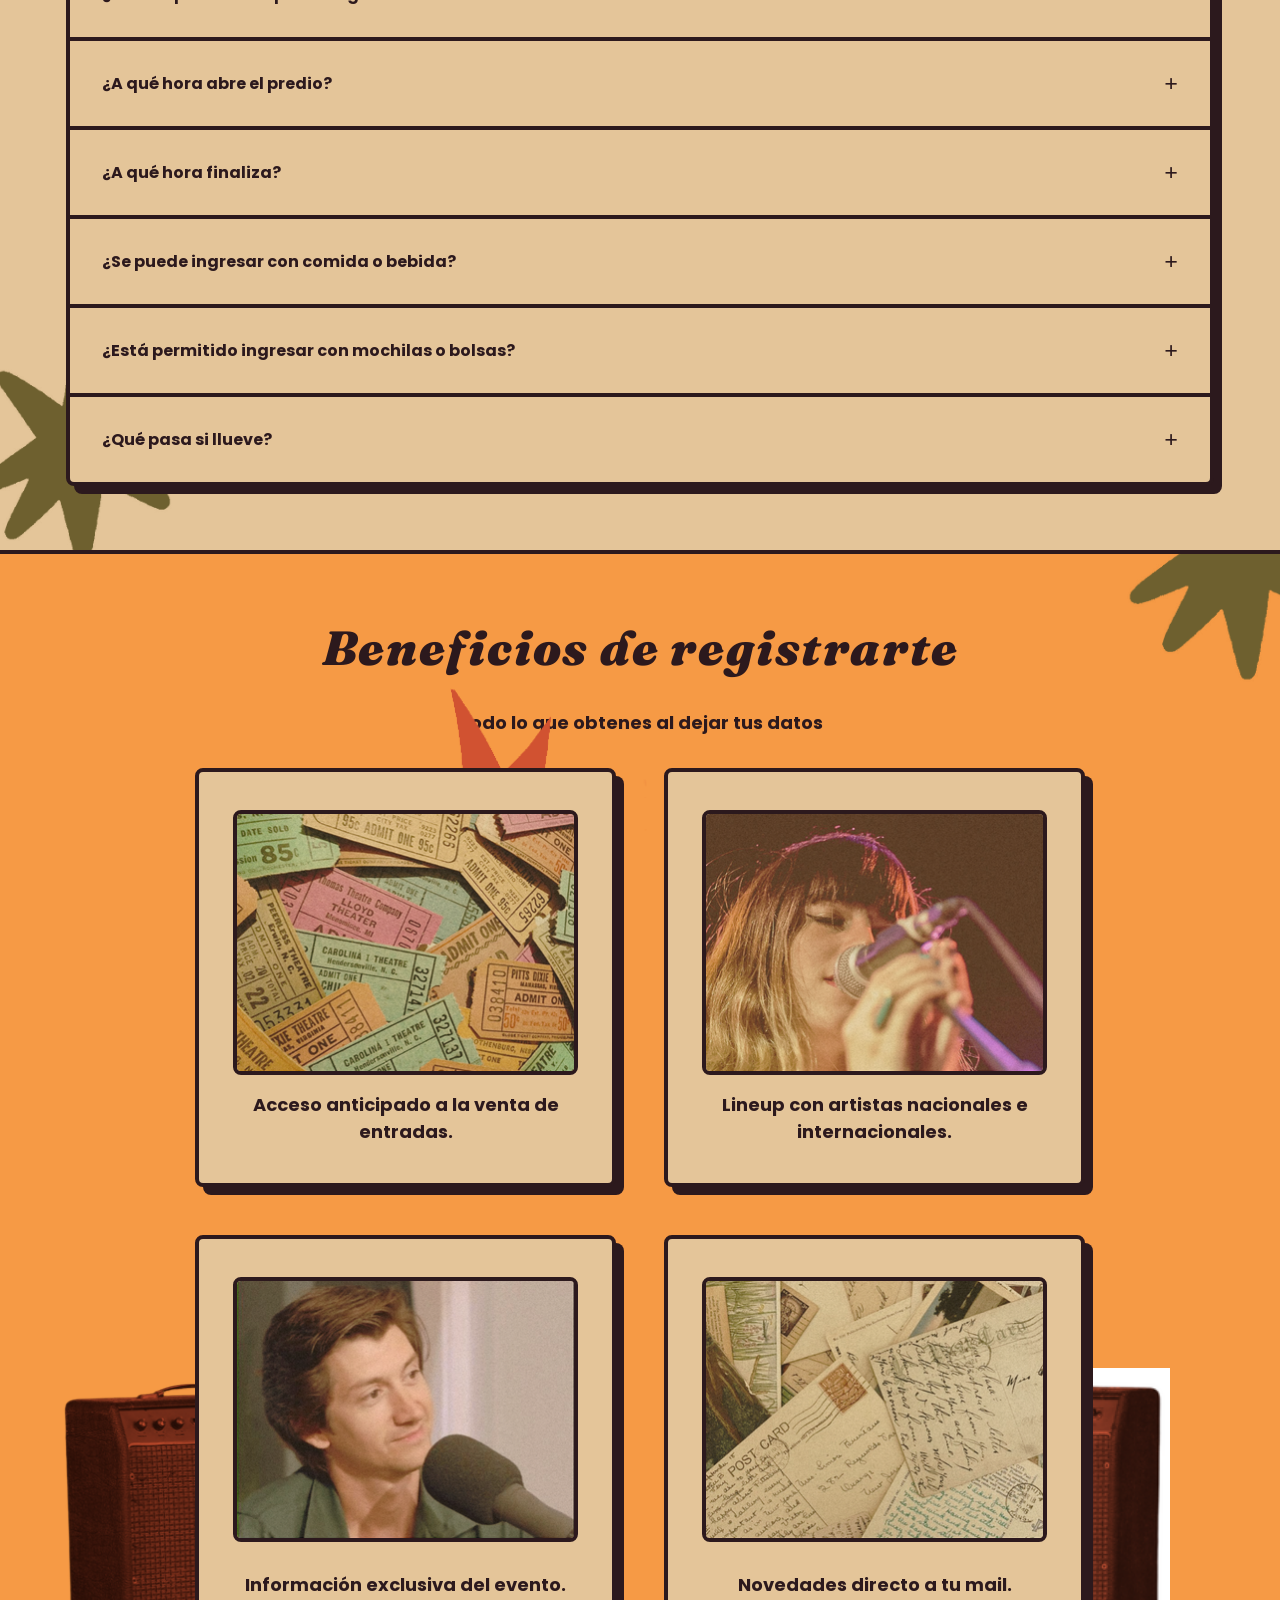
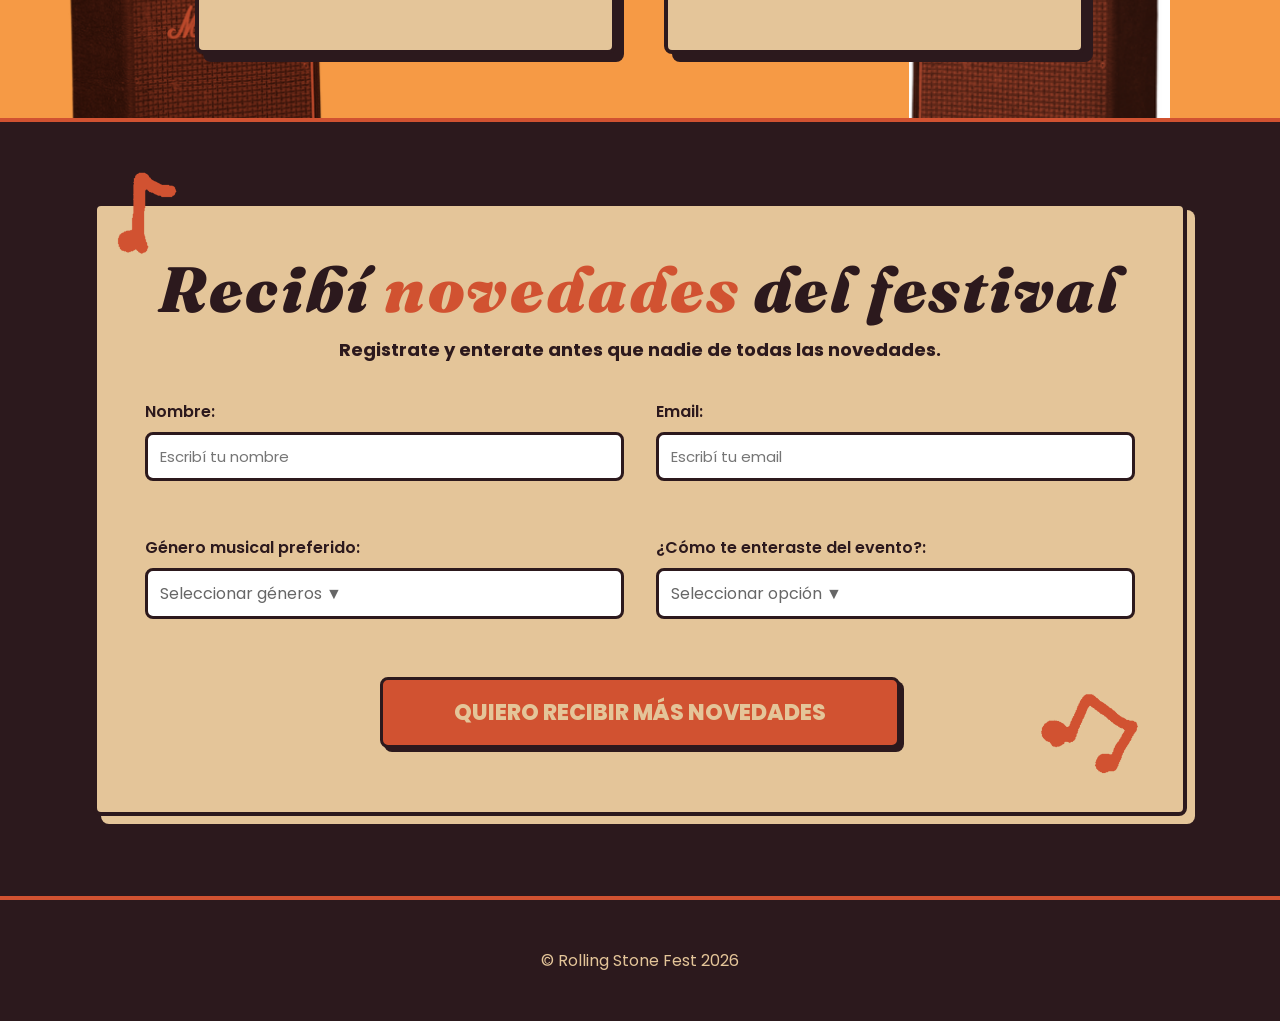
==== commit 654f46bb: "Deco Beneficios" ====
--- a/LandingTDW/index.html
+++ b/LandingTDW/index.html
@@ -237,6 +237,11 @@
     <section class="seccion4" id="beneficios">
         <h2 class="reveal-fade-up">Beneficios de registrarte</h2>
         <h4 class="reveal-fade-up">Todo lo que obtenes al dejar tus datos</h4>
+
+        <img src="./imagenes/ESTRELLA1.png" class="deco16 reveal-fade-up" style="top: -213px; right: -150px">
+        <img src="./imagenes/ESTRELLA3.png" class="deco17 reveal-fade-up" style="top: 20px; left: 317px">
+        <img src="./imagenes/Parlante.png" class="deco18 reveal-fade-up" style="bottom: -160px; left: 10px">
+        <img src="./imagenes/Parlante2.png" class="deco19 reveal-fade-up" style="bottom: -100px; right: 110px">
 
         <div class="contenedorTarjetas">
             <div class="tarjeta reveal-fade-up" style="--delay: 0ms" >
--- a/LandingTDW/estilos.css
+++ b/LandingTDW/estilos.css
@@ -281,6 +281,7 @@
             url('./imagenes/portada.png');
     position: relative;
     overflow: hidden;
+    z-index: 2;
 }
 
 .deco {
@@ -288,7 +289,7 @@
     width: 400px;
     opacity: 0.85;
     pointer-events: none;
-    z-index: 1;
+    z-index: 0;
 }
 
 .deco2 {
@@ -296,7 +297,7 @@
     width: 200px; 
     opacity: 0.95;
     pointer-events: none; 
-    z-index: 1;
+    z-index: 0;
     
 }
 
@@ -327,6 +328,7 @@
     cursor: pointer;
     box-shadow: 4px 4px #2C191D; 
     transition: transform 0.15s ease, box-shadow 0.15s ease, background-color 0.2s;
+    z-index: 2;
 }
 
 .boton-portada:hover {
@@ -415,6 +417,7 @@
     padding-top: 64px;
     text-align: center;
     position: relative;
+    z-index: 2;
 }
 
 .deco4 {
@@ -445,6 +448,7 @@
     border-radius: 8px;
     box-shadow: 8px 8px 0px #2C191D;
     padding: 24px;
+    z-index: 2;
 }
 
 .caja {                                
@@ -664,6 +668,37 @@
 .seccion4 {
     background-color: #F69A45;
     border-bottom: solid #D15231 4px;
+    position: relative;
+    z-index: 2;
+}
+
+
+.deco16 {
+    position: absolute;
+    width: 360px; 
+    pointer-events: none; 
+    z-index: 0;
+}
+
+.deco17 {
+    position: absolute;
+    width: 360px; 
+    pointer-events: none; 
+    z-index: 0;
+}
+
+.deco18 {
+    position: absolute;
+    width: 360px; 
+    pointer-events: none; 
+    z-index: 0;
+}
+
+.deco19 {
+    position: absolute;
+    width: 261px; 
+    pointer-events: none; 
+    z-index: 0;
 }
 
 /* TARJETAS */
@@ -730,6 +765,7 @@
     color: #E4C599;
     position: relative;
     overflow: hidden;
+    z-index: 2;
 }
 
 .deco12 {
@@ -775,14 +811,21 @@
     z-index: 2;
 }
 
-.carta h1 { text-align: center; margin-top: 0; margin-bottom: 12px; }
-.carta h4 { margin-bottom: 36px; }
+.carta h1 { text-align: center; 
+    margin-top: 0; 
+    margin-bottom: 12px; 
+}
+
+.carta h4 { 
+    margin-bottom: 36px; 
+}
 
 .grillaForm {
     display: grid;
     grid-template-columns: 1fr 1fr;
     gap: 32px;
     text-align: left;
+    z-index: 2;
 }
 
 .campo {
@@ -849,6 +892,8 @@
     margin: 40px auto 8px;
     white-space: normal;
     transition: transform 0.15s ease, box-shadow 0.15s ease, background-color 0.2s;
+    position: relative;
+    z-index: 2;
 }
 
 .boton-submit:hover {
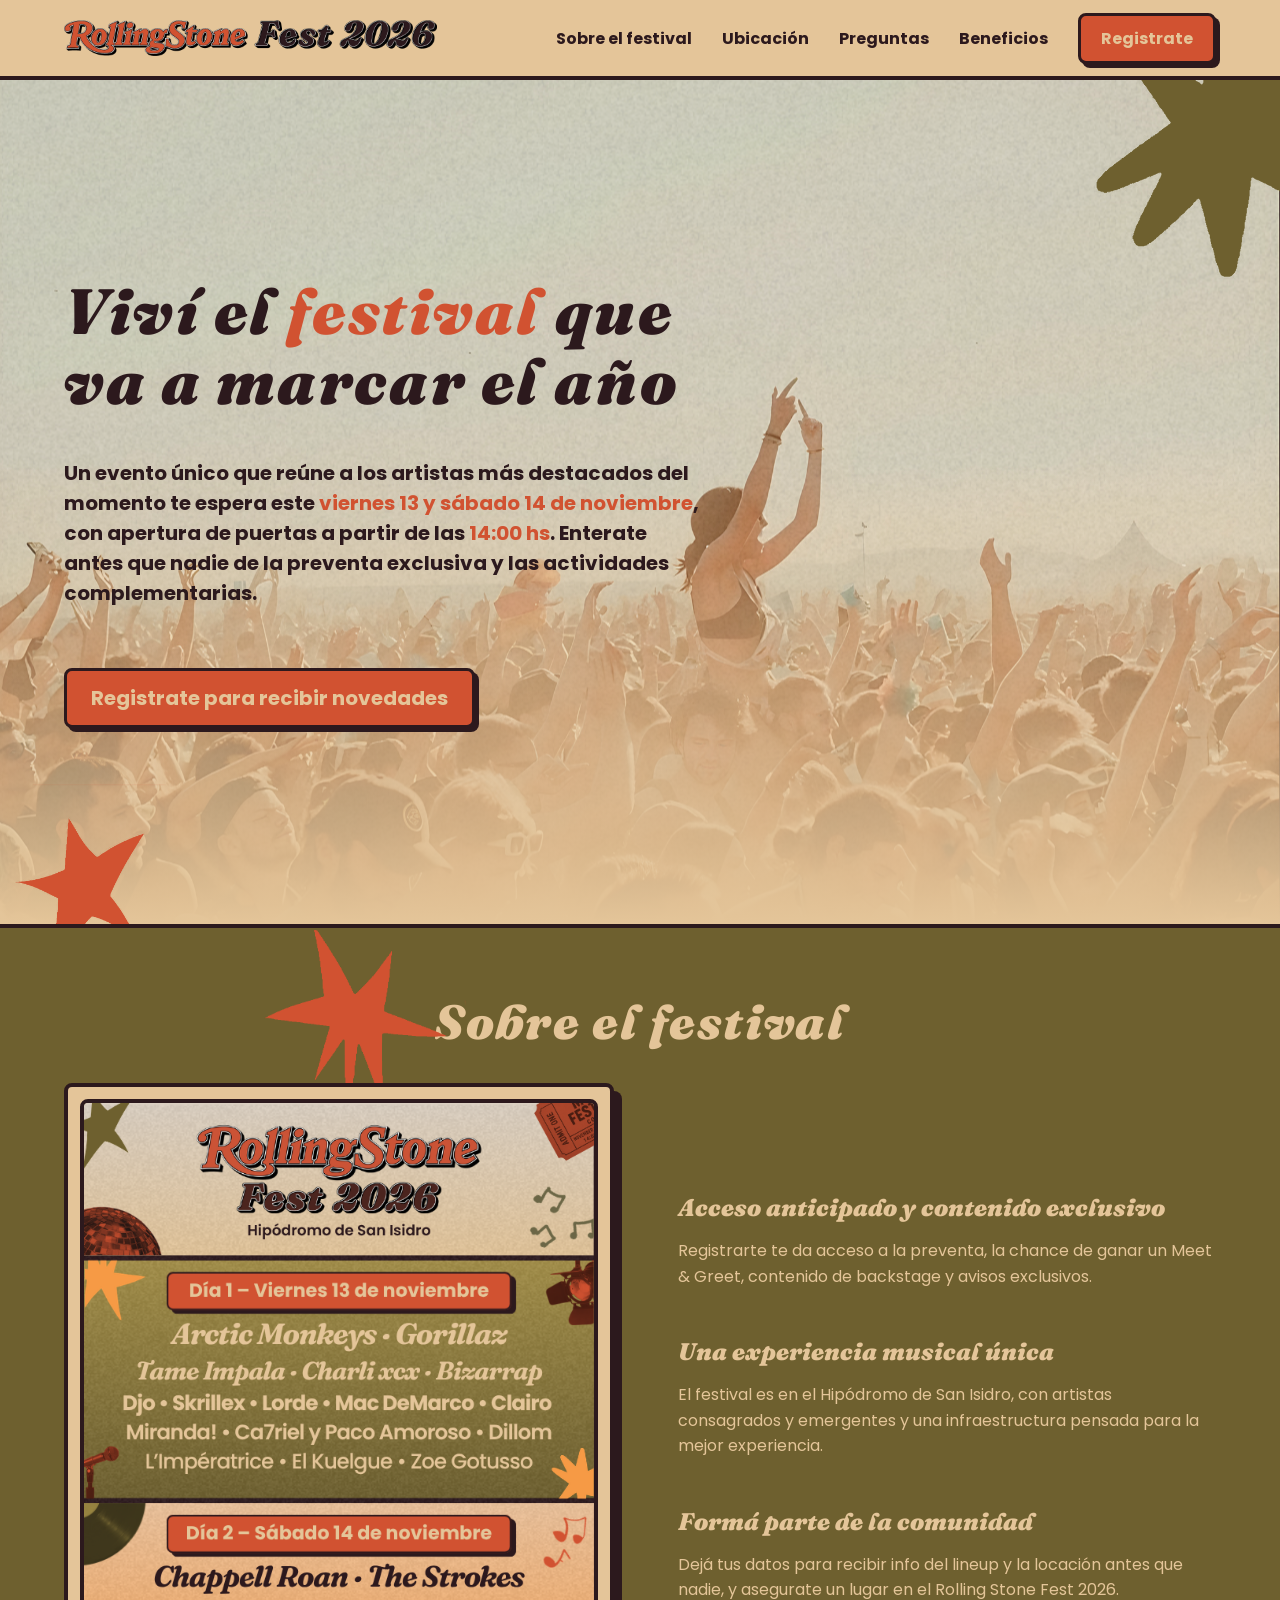
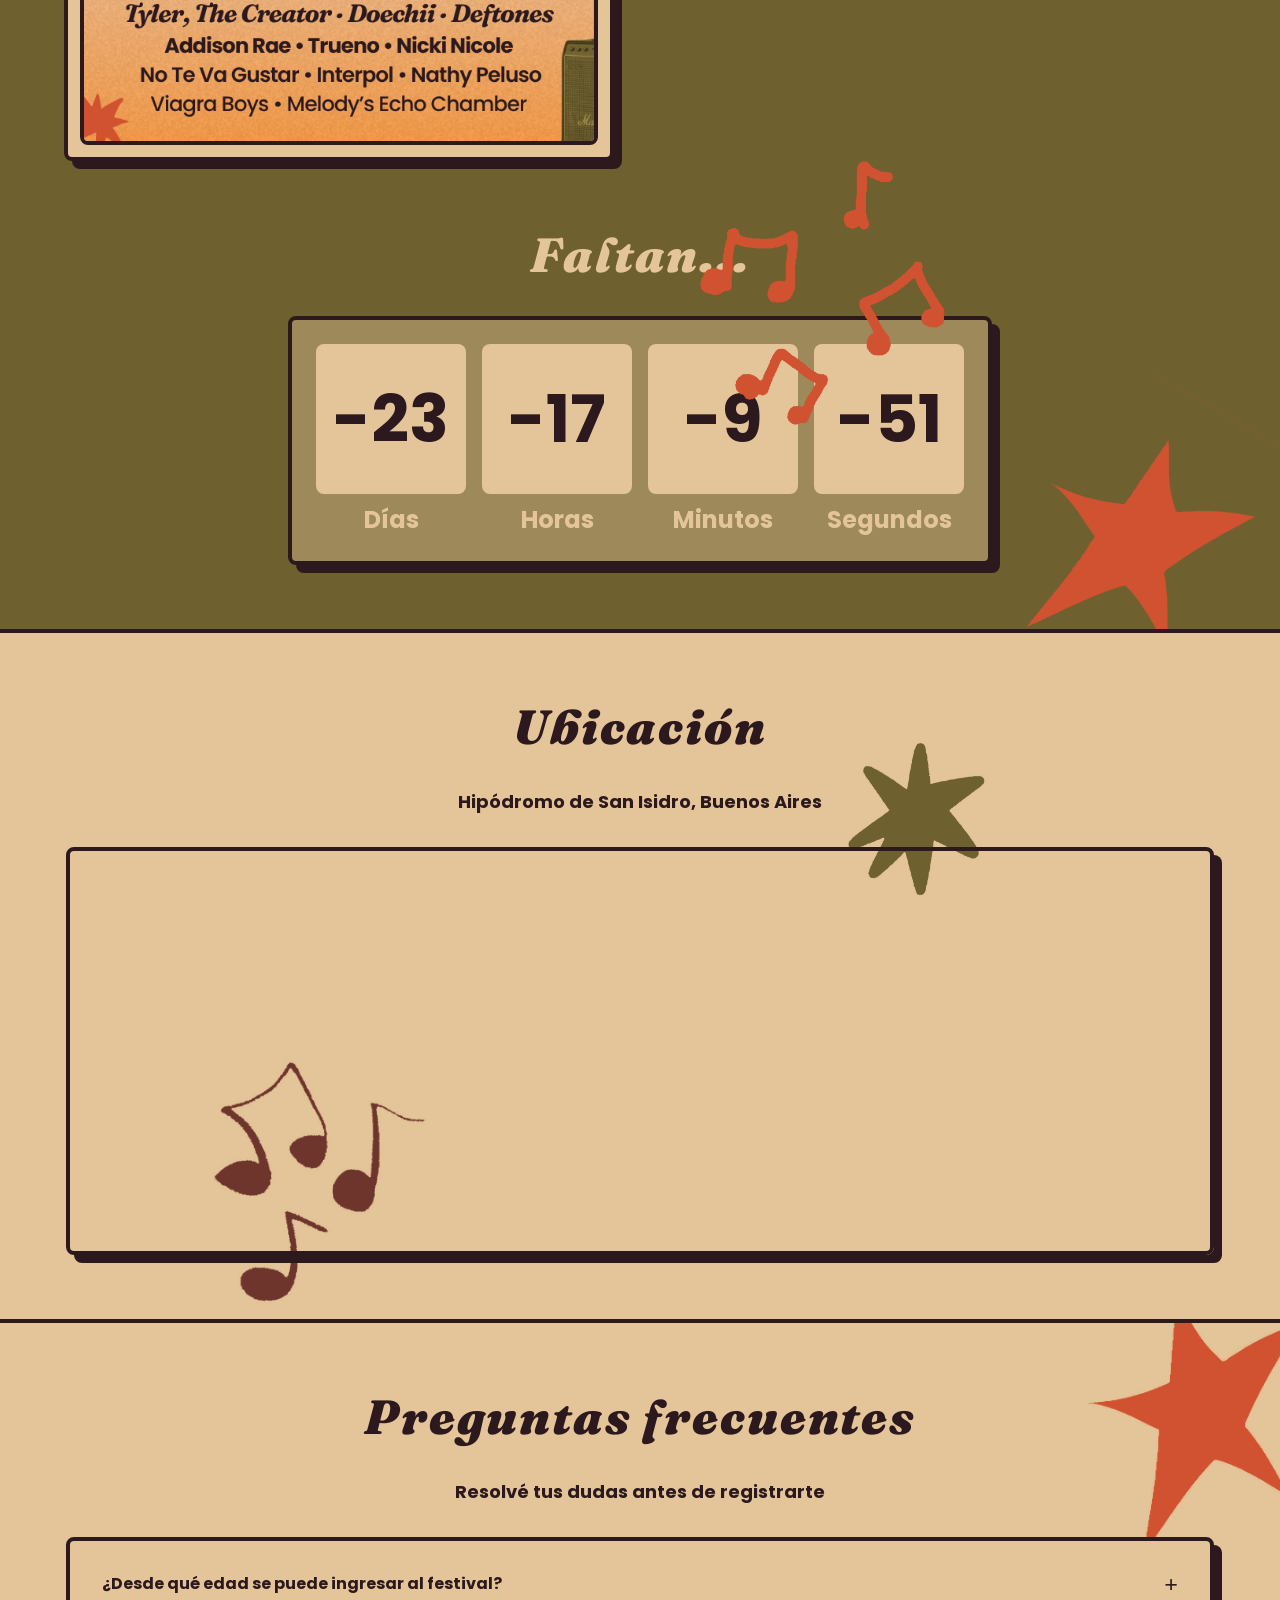
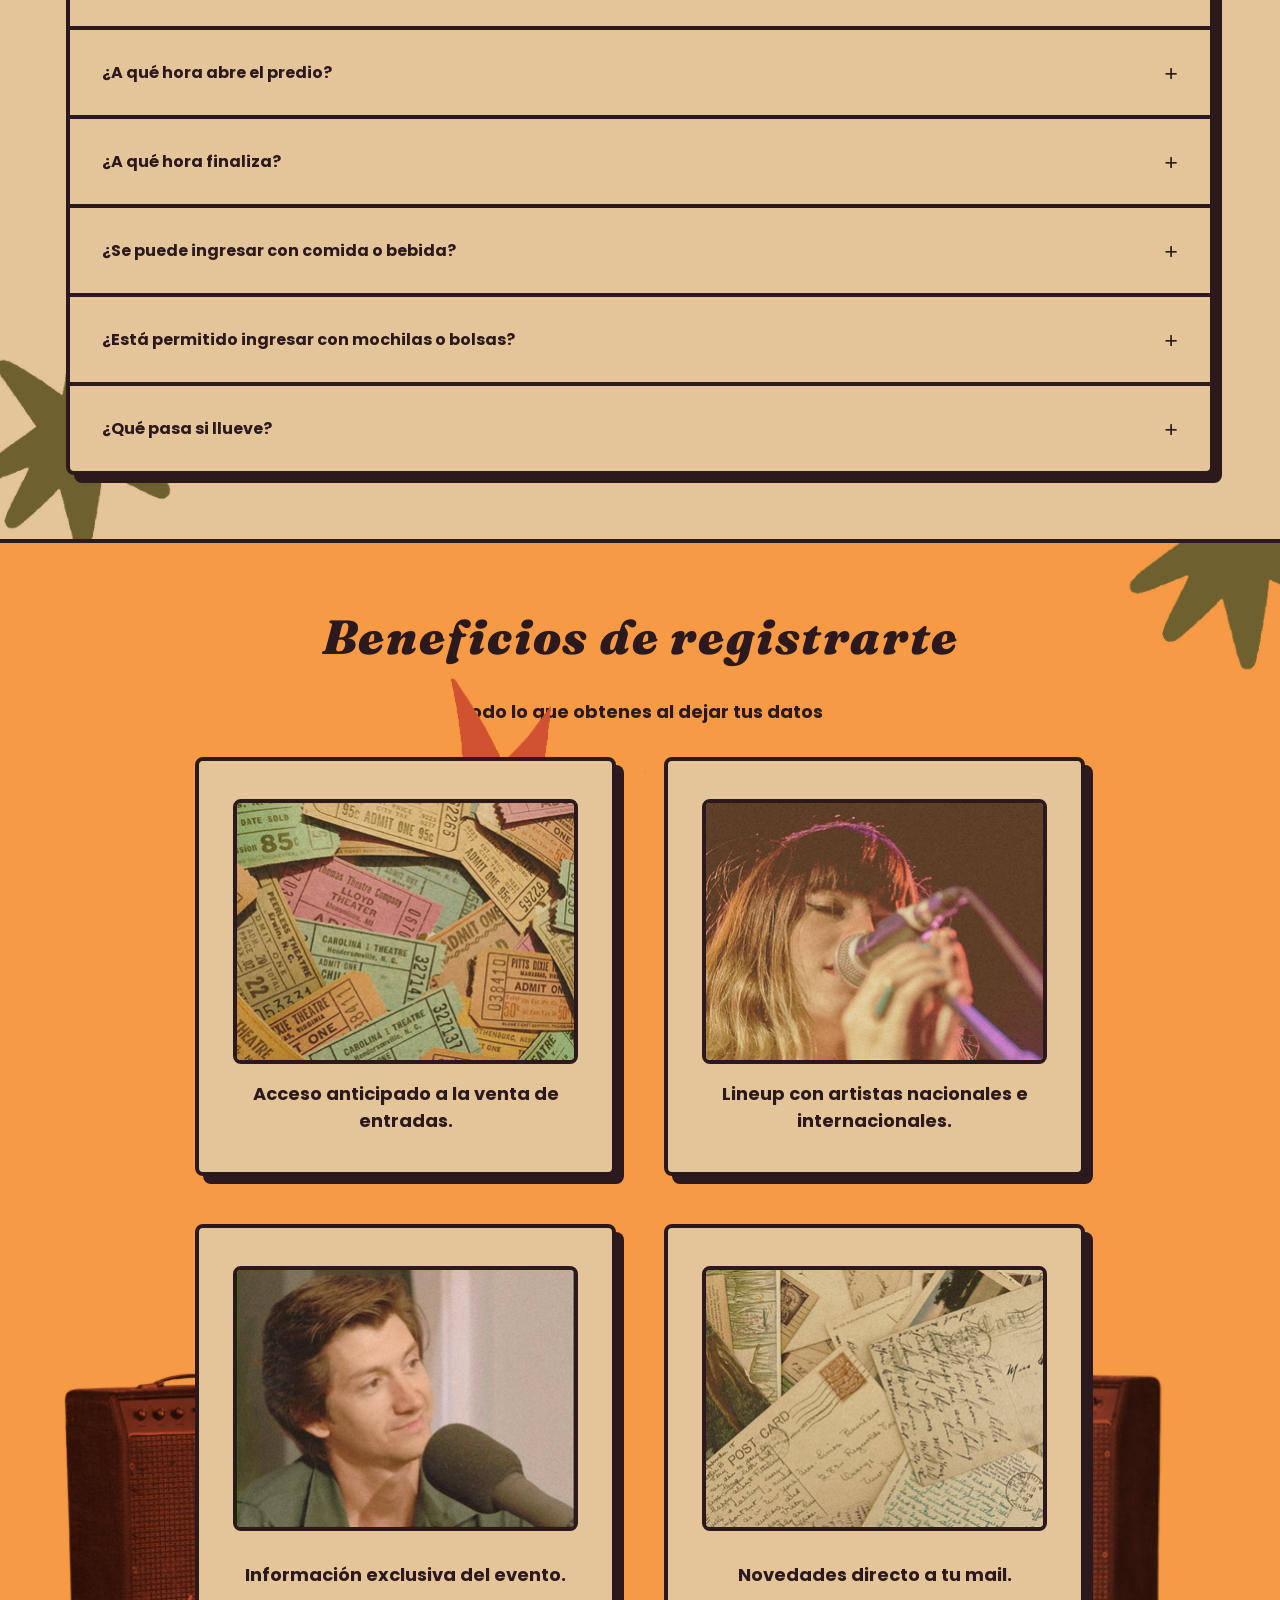
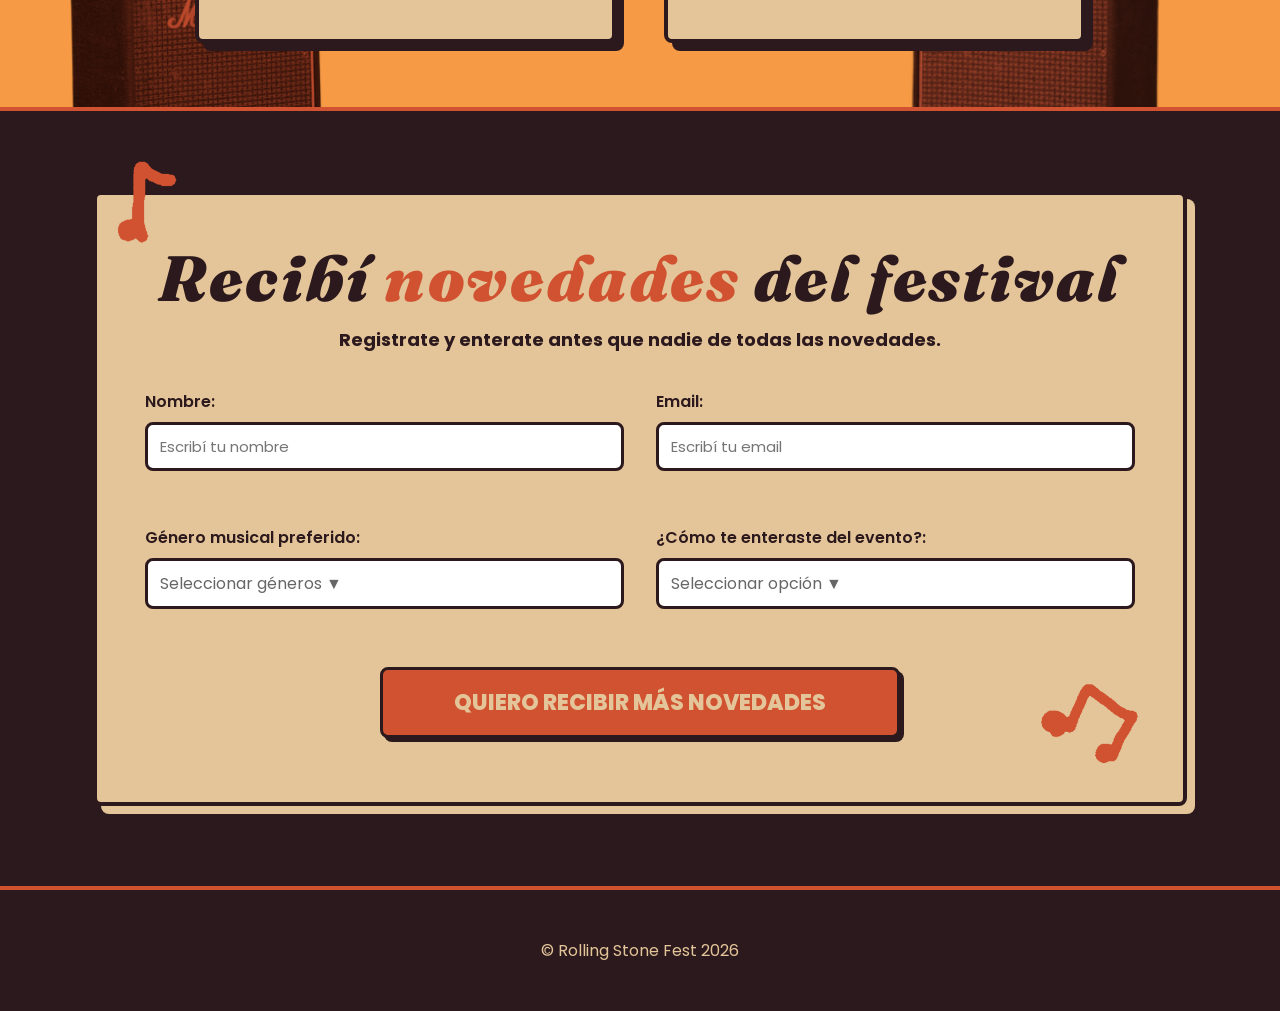
==== commit 7cd12e8d: "portada y parrafos seccion 1" ====
--- a/LandingTDW/index.html
+++ b/LandingTDW/index.html
@@ -72,13 +72,13 @@
 
             <div class="texto reveal-slide-right">
                 <h3>Acceso anticipado y contenido exclusivo</h3>
-                <p>Al registrarte, no solo vas a ser de las primeras personas en acceder a la preventa de entradas, sino que también participás por un Meet & Greet con el artista que elijas del lineup. Además, te vamos a enviar contenido inédito del backstage y avisos exclusivos para que no te quedes afuera del mejor finde del año.</p>
+                <p>Registrarte te da acceso a la preventa, la chance de ganar un Meet & Greet, contenido de backstage y avisos exclusivos.</p>
 
                 <h3>Una experiencia musical única</h3>
-                <p>La cita es en el Hipódromo de San Isidro, un espacio transformado para ofrecer una experiencia sonora y visual única. Guardate la fecha para vivir el encuentro de artistas relevantes, consagrados y emergentes de la escena musical actual. Estamos preparando una infraestructura pensada para que disfrutes cada momento de la mejor forma posible.</p>
+                <p>El festival es en el Hipódromo de San Isidro, con artistas consagrados y emergentes y una infraestructura pensada para la mejor experiencia.</p>
 
                 <h3>Formá parte de la comunidad</h3>
-                <p>Sumate a la comunidad y asegurate de tener un lugar reservado. Al dejar tus datos, te garantizamos información de primera mano sobre el lineup completo y la locación. Guardate la fecha y registrate ahora para recibir las novedades antes que nadie; te queremos ver acá viviendo el Rolling Stone Fest 2026.</p>
+                <p>Dejá tus datos para recibir info del lineup y la locación antes que nadie, y asegurate un lugar en el Rolling Stone Fest 2026.</p>
             </div>
         </div>
 
--- a/LandingTDW/estilos.css
+++ b/LandingTDW/estilos.css
@@ -304,13 +304,13 @@
 .Portada h1 {
     max-width: 640px;
     line-height: 1.1;
-    margin-bottom: 24px;
+    margin-bottom: 42px;
 }
 
 .Portada p {
     max-width: 640px;
     line-height: 1.5;
-    margin-bottom: 40px;
+    margin-bottom: 60px;
     font-size: 20px;
 }
 
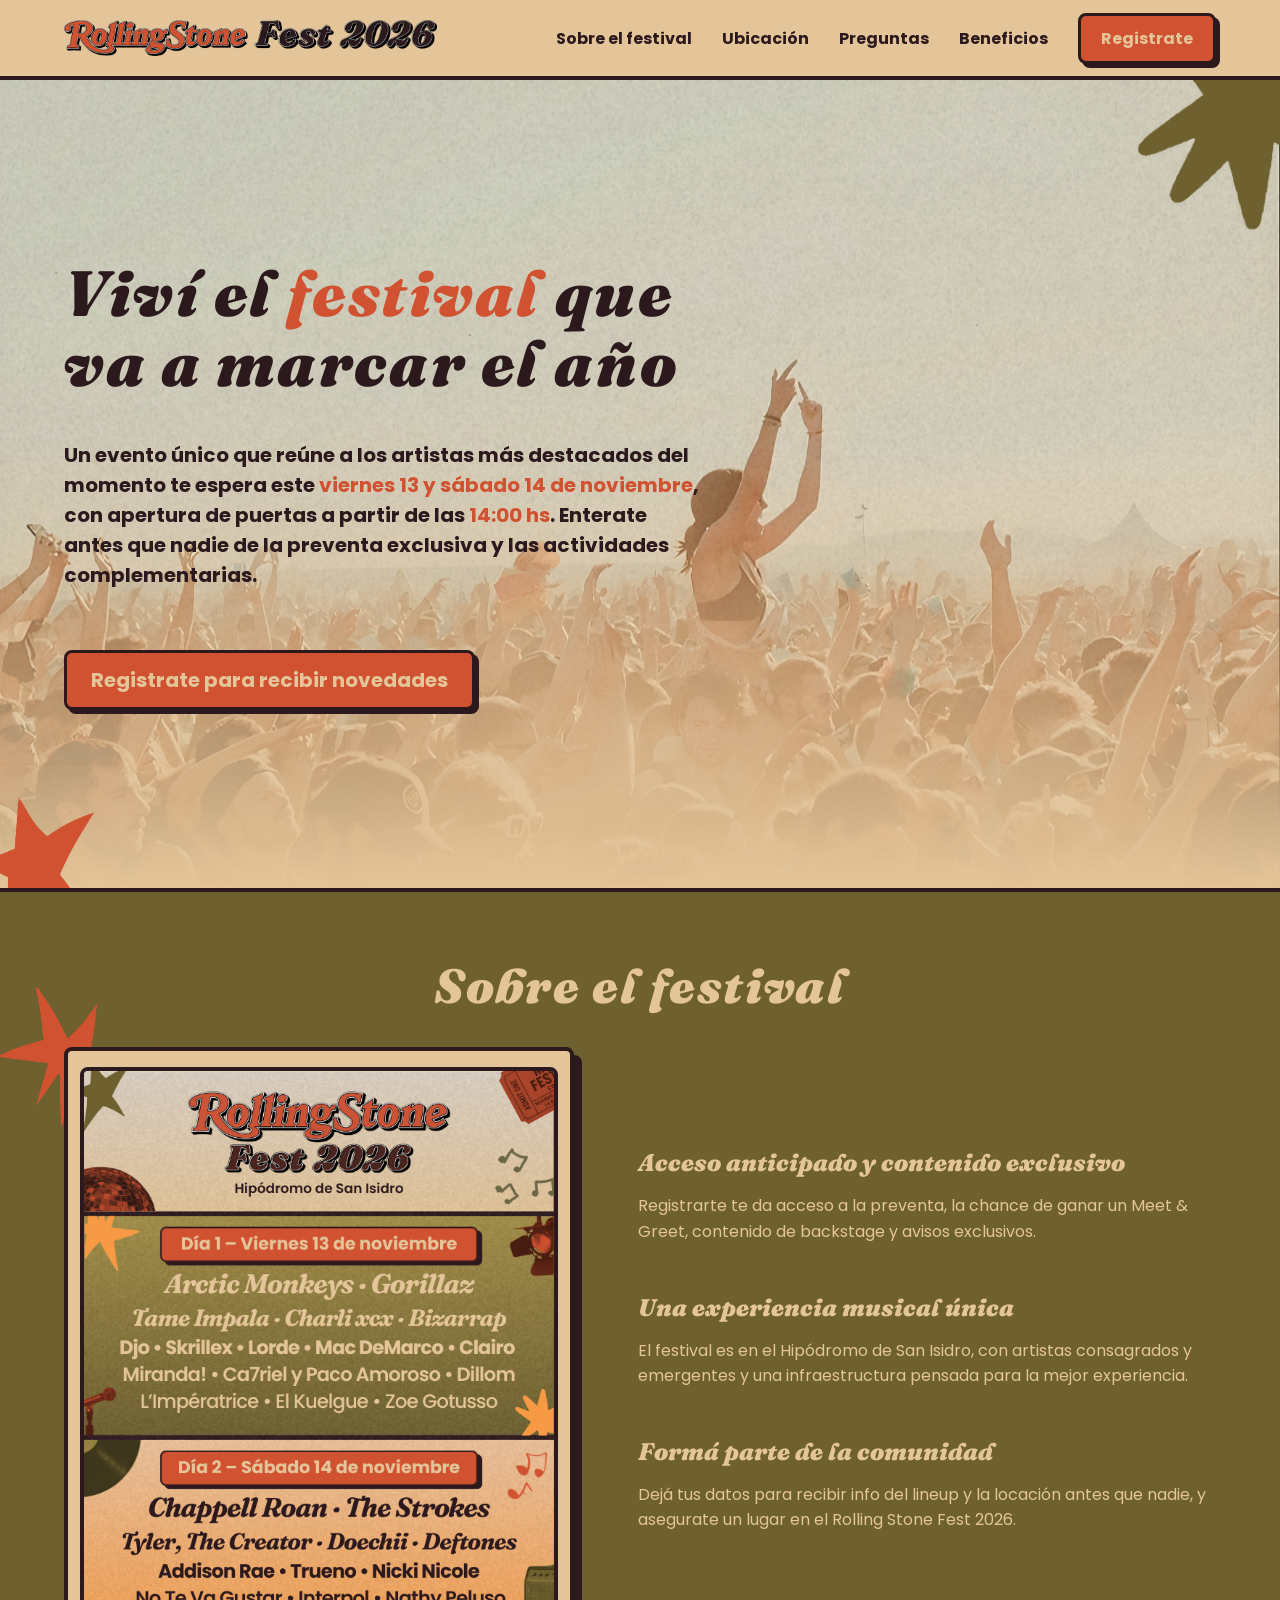
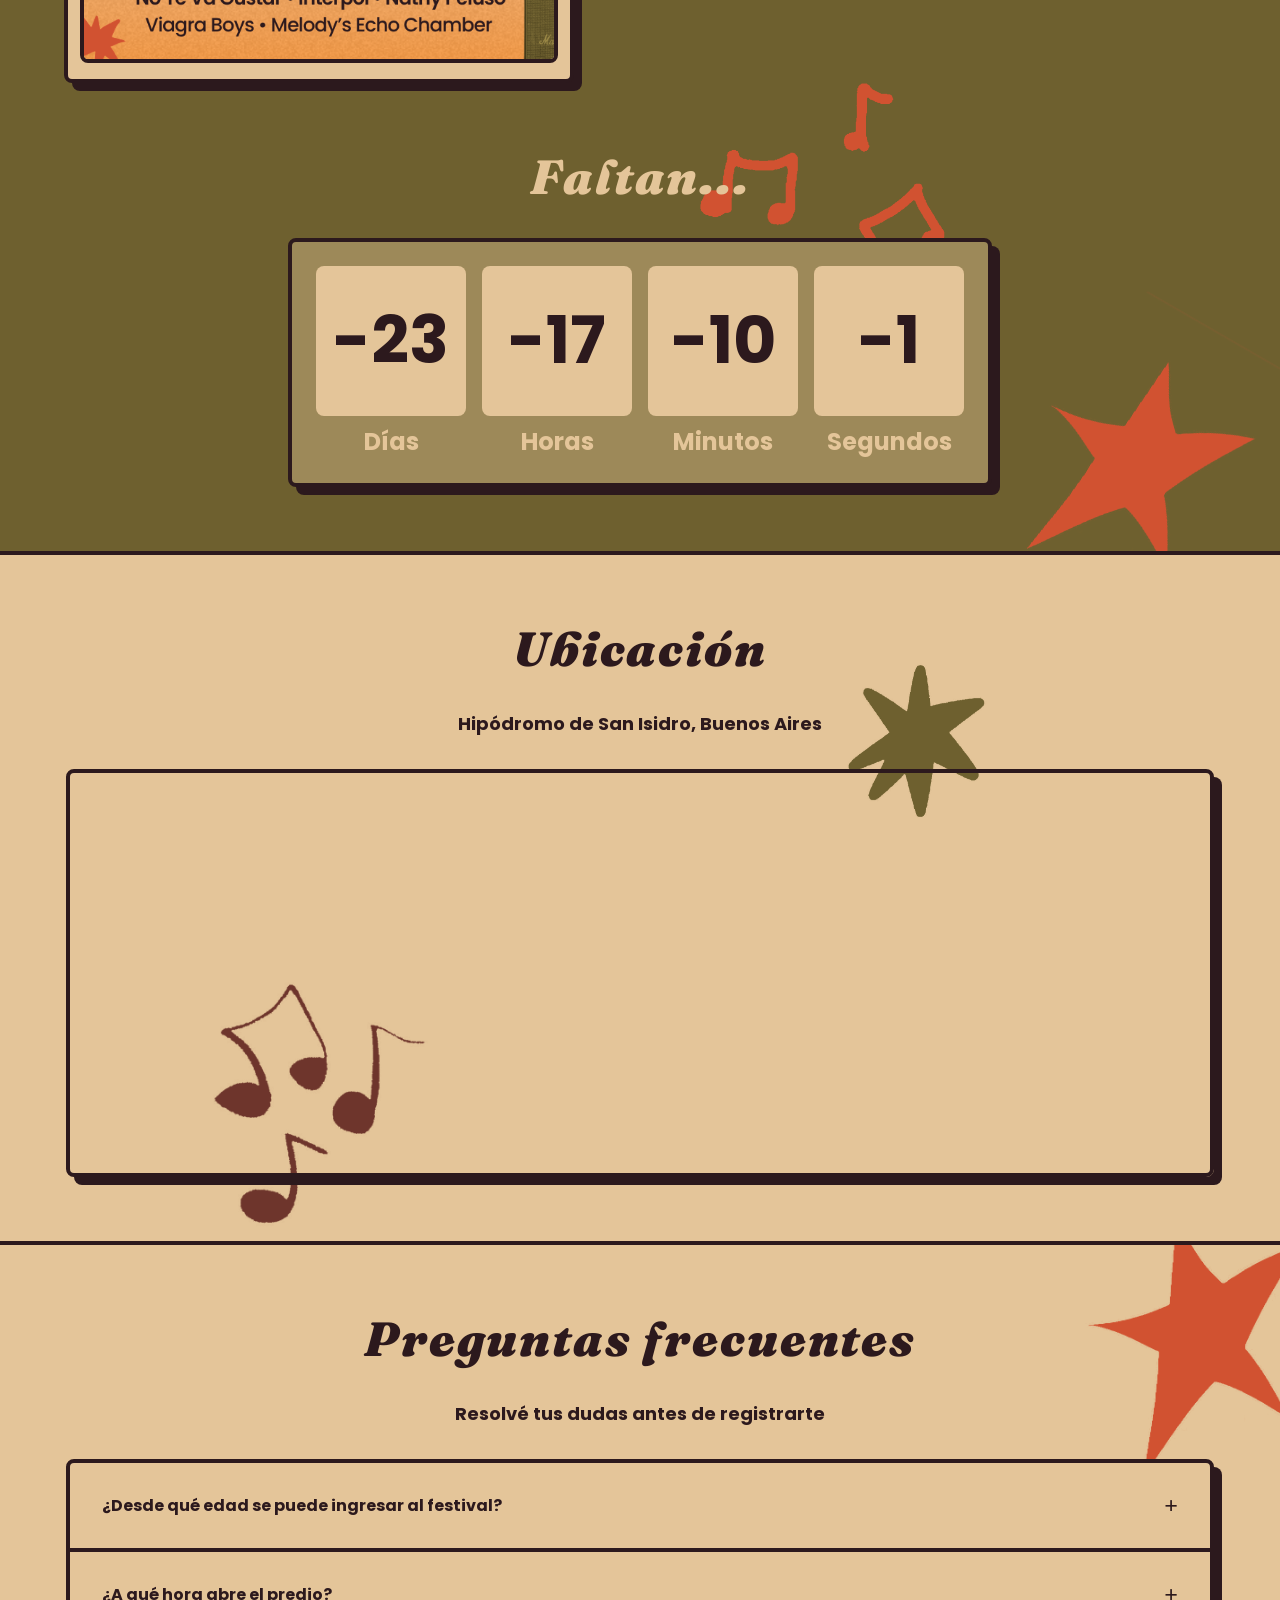
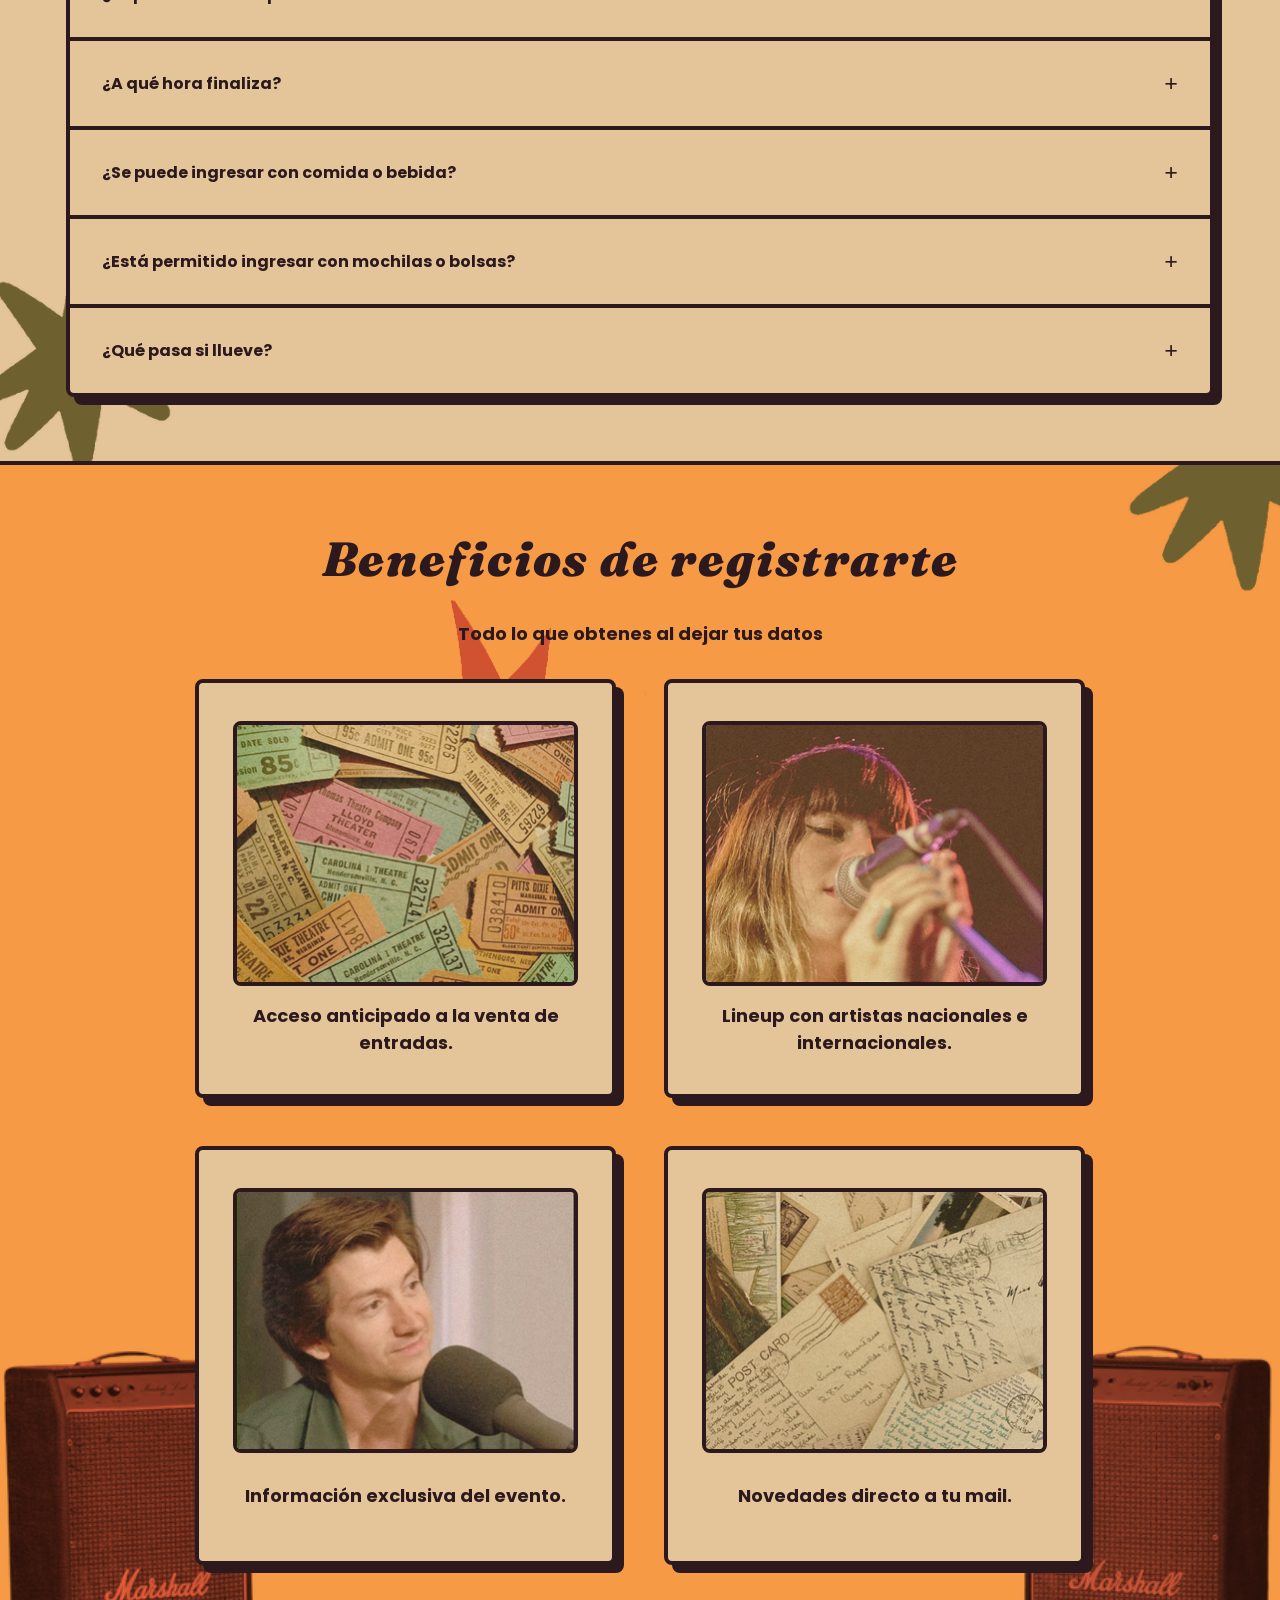
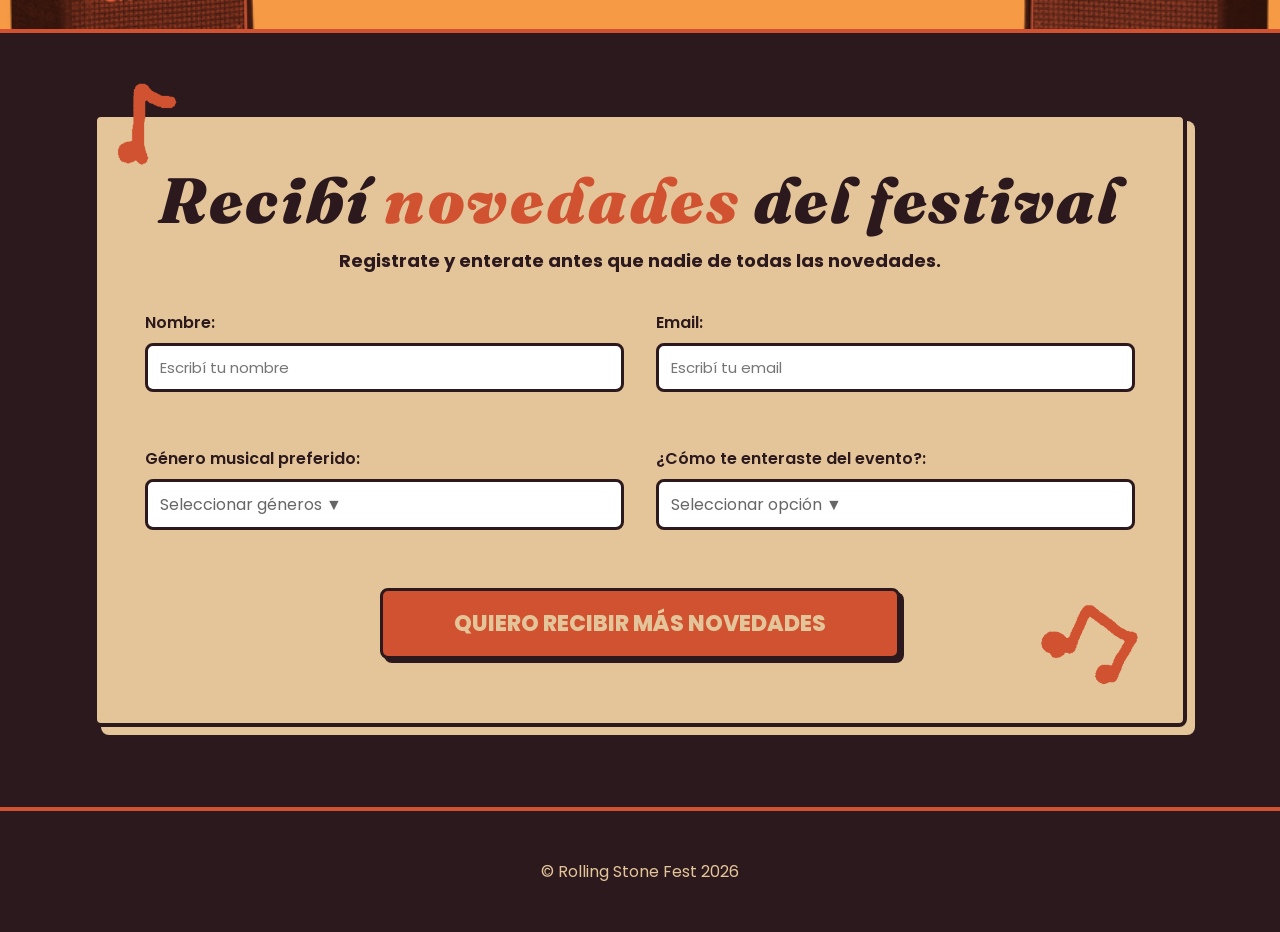
==== commit dae98d86: "Mensaje de agradecimiento y decoraciones" ====
--- a/LandingTDW/index.html
+++ b/LandingTDW/index.html
@@ -42,15 +42,16 @@
 
     <section id="inicio" class="Portada">
 
-        <img src="./imagenes/ESTRELLA1.png " class="deco reveal-fade-up" style="top: -100px; right:-150px" >
-        <img src="./imagenes/ESTRELLA2.png" class="deco2 reveal-fade-up" style="bottom: -95px; left: -20px">
+        <img src="./imagenes/ESTRELLA1.png " class="deco1 reveal-fade-up">
+        <img src="./imagenes/ESTRELLA2.png" class="deco2 reveal-fade-up">
 
         <div class="portada-contenido reveal-fade-up">
 
             <h1>Viví el <span class="resaltado">festival</span> que va a marcar el año</h1>
 
-            <p class="resaltado3"> Un evento único que reúne a los artistas más destacados del momento te espera este <span
-                    class="resaltado2">viernes 13 y sábado 14 de noviembre</span>, con apertura de puertas a partir de las
+            <p class="resaltado3"> Un evento único que reúne a los artistas más destacados del momento te espera este
+                <span class="resaltado2">viernes 13 y sábado 14 de noviembre</span>, con apertura de puertas a partir de
+                las
                 <span class="resaltado2">14:00 hs</span>. Enterate antes que nadie de la preventa exclusiva y las
                 actividades complementarias.
             </p>
@@ -59,33 +60,42 @@
         </div>
     </section>
 
+    <!-- SECCIÓN 1: SOBRE EL FESTIVAL -->
     <section class="seccion1" id="festival">
 
+       
+
         <h2 class="reveal-fade-up">Sobre el festival</h2>
 
-        <img src="imagenes/ESTRELLA3.png" class="deco3 reveal-slide-left" style="bottom: 1040px; left: 210px">
-
         <div class="grillaSec1">
-            <div class="contenedor-lineup reveal-slide-left">
-                <img src="./imagenes/flyer-lineup.png" alt="lineup" class="lineup">
+            <div class="lineup-wrapper">
+                <img src="imagenes/ESTRELLA3.png" class="deco3 reveal-slide-left">
+                <div class="contenedor-lineup reveal-slide-left">
+                    <img src="./imagenes/flyer-lineup.png" alt="lineup" class="lineup">
+                </div>
             </div>
 
             <div class="texto reveal-slide-right">
                 <h3>Acceso anticipado y contenido exclusivo</h3>
-                <p>Registrarte te da acceso a la preventa, la chance de ganar un Meet & Greet, contenido de backstage y avisos exclusivos.</p>
+                <p>Registrarte te da acceso a la preventa, la chance de ganar un Meet & Greet, contenido de
+                    backstage y
+                    avisos exclusivos.</p>
 
                 <h3>Una experiencia musical única</h3>
-                <p>El festival es en el Hipódromo de San Isidro, con artistas consagrados y emergentes y una infraestructura pensada para la mejor experiencia.</p>
+                <p>El festival es en el Hipódromo de San Isidro, con artistas consagrados y emergentes y una
+                    infraestructura pensada para la mejor experiencia.</p>
 
                 <h3>Formá parte de la comunidad</h3>
-                <p>Dejá tus datos para recibir info del lineup y la locación antes que nadie, y asegurate un lugar en el Rolling Stone Fest 2026.</p>
+                <p>Dejá tus datos para recibir info del lineup y la locación antes que nadie, y asegurate un lugar
+                    en el
+                    Rolling Stone Fest 2026.</p>
             </div>
         </div>
 
         <section class="seccion-contador reveal-fade-up">
 
-            <img src="./imagenes/NOTA5.png" class="deco4" style="top: -50px; right: 200px">
-            <img src="./imagenes/ESTRELLA2.png" class="deco5" style="top: 200px; right: -60px">
+            <img src="./imagenes/NOTA5.png" class="deco4">
+            <img src="./imagenes/ESTRELLA2.png" class="deco5">
 
             <h2>Faltan...</h2>
 
@@ -128,29 +138,29 @@
 
     </section>
 
+    <!-- SECCIÓN 2: UBICACIÓN -->
     <section class="seccion2" id="ubicacion">
 
-        <img src="./imagenes/BolaDisco.png" class="deco6 reveal-fade-up" style="top: -180px; right: 1680px" >
-        <img src="./imagenes/ESTRELLA1.png" class="deco7 reveal-fade-up" style="top: 55px; right: 248px">
-        <img src="./imagenes/NOTA7.png" class="deco8 reveal-fade-up" style="top: 388px; left: 141px">
+        <img src="./imagenes/BolaDisco.png" class="deco6 reveal-fade-up">
+        <img src="./imagenes/ESTRELLA1.png" class="deco7 reveal-fade-up">
+        <img src="./imagenes/NOTA7.png" class="deco8 reveal-fade-up">
 
         <h2 class="reveal-fade-up">Ubicación</h2>
         <h4 class="reveal-fade-up">Hipódromo de San Isidro, Buenos Aires</h4>
 
         <div class="reveal-fade-up mapa-wrapper">
-        <iframe class="mapa"
-            src="https://maps.google.com/?output=embed&q=Hipodromo+de+San+Isidro%2C+Buenos+Aires&z=8"></iframe>
-        </div>
-
-    </section>
-
+            <iframe class="mapa"
+                src="https://maps.google.com/?output=embed&q=Hipodromo+de+San+Isidro%2C+Buenos+Aires&z=8"></iframe>
+        </div>
+
+    </section>
+
+    <!-- SECCIÓN 3: PREGUNTAS FRECUENTES -->
     <section class="seccion3" id="preguntas">
 
-        <img src="./imagenes/ESTRELLA2.png" class="deco9 reveal-fade-up" style="top: -105px; right: -80px">
-
-        <img src="./imagenes/ESTRELLA1.png" class="deco10 reveal-fade-up" style="top: 520px; left: -80px">
-
-        <img src="./imagenes/NOTA5.png" class="deco11 reveal-fade-up" style="top: 445px; right: 90px">
+        <img src="./imagenes/ESTRELLA2.png" class="deco9 reveal-fade-up">
+        <img src="./imagenes/ESTRELLA1.png" class="deco10 reveal-fade-up">
+        <img src="./imagenes/NOTA5.png" class="deco11 reveal-fade-up">
 
         <h2 class="reveal-fade-up">Preguntas frecuentes</h2>
         <h4 class="reveal-fade-up">Resolvé tus dudas antes de registrarte</h4>
@@ -234,17 +244,19 @@
 
     </section>
 
+    <!-- SECCIÓN 4: BENEFICIOS DE REGISTRARTE -->
     <section class="seccion4" id="beneficios">
+
+        <img src="./imagenes/ESTRELLA1.png" class="deco16 reveal-fade-up">
+        <img src="./imagenes/ESTRELLA3.png" class="deco17 reveal-fade-up">
+        <img src="./imagenes/Parlante.png" class="deco18 reveal-fade-up">
+        <img src="./imagenes/Parlante2.png" class="deco19 reveal-fade-up">
+
         <h2 class="reveal-fade-up">Beneficios de registrarte</h2>
         <h4 class="reveal-fade-up">Todo lo que obtenes al dejar tus datos</h4>
 
-        <img src="./imagenes/ESTRELLA1.png" class="deco16 reveal-fade-up" style="top: -213px; right: -150px">
-        <img src="./imagenes/ESTRELLA3.png" class="deco17 reveal-fade-up" style="top: 20px; left: 317px">
-        <img src="./imagenes/Parlante.png" class="deco18 reveal-fade-up" style="bottom: -160px; left: 10px">
-        <img src="./imagenes/Parlante2.png" class="deco19 reveal-fade-up" style="bottom: -100px; right: 110px">
-
         <div class="contenedorTarjetas">
-            <div class="tarjeta reveal-fade-up" style="--delay: 0ms" >
+            <div class="tarjeta reveal-fade-up" style="--delay: 0ms">
                 <img src="./imagenes/tickets2.png" alt="tickets">
                 <h4>Acceso anticipado a la venta de entradas.</h4>
             </div>
@@ -270,14 +282,11 @@
     <section class="formulario" id="registrate">
         <div class="carta reveal-fade-up">
 
-            <img src="./imagenes/ESTRELLA3.png" class="deco12 reveal-fade-up" style="bottom: 415px; right: -500px">
-
-            <img src="./imagenes/ESTRELLA1.png" class="deco13 reveal-fade-up" style="top: 395px; right: 1245px">
-
-            <img src="./imagenes/NOTA1.png" class="deco14 reveal-fade-up" style="top: -60px; right: 969px">
-
-            <img src="./imagenes/NOTA4.png" class="deco15 reveal-fade-up" style="bottom: -30px; right: -150px">
-            
+            <img src="./imagenes/ESTRELLA3.png" class="deco12 reveal-fade-up">
+            <img src="./imagenes/ESTRELLA1.png" class="deco13 reveal-fade-up">
+            <img src="./imagenes/NOTA1.png" class="deco14 reveal-fade-up">
+            <img src="./imagenes/NOTA4.png" class="deco15 reveal-fade-up">
+
 
             <h1>Recibí <span class="resaltado">novedades</span> del festival</h1>
             <h4>Registrate y enterate antes que nadie de todas las novedades.</h4>
@@ -327,15 +336,15 @@
                 <button type="submit" class="boton-submit">QUIERO RECIBIR MÁS NOVEDADES</button>
             </form>
         </div>
+
         <!-- ===== POP-UP: CONFIRMACIÓN REGISTRO ===== -->
         <div class="popup-overlay" id="popup-confirmacion" role="dialog" aria-modal="true"
             aria-label="Registro confirmado">
             <div class="popup-contenido popup-confirmacion-contenido">
                 <div class="popup-icono">🎸</div>
-                <h2>¡Ya estás dentro!</h2>
-                <p>Te registraste con éxito. Vas a ser de las primeras personas en recibir novedades del <strong>Rolling
-                        Stone Fest 2026</strong>.</p>
-                <p class="popup-sub">Revisá tu casilla de correo en los próximos días.</p>
+                <h2>¡Ya estás dentro, <span id="nombre-usuario" style="color: #D15231;"></span>!</h2>
+                <p>Te registraste con éxito, te vamos a estar mandando todas las novedades del <strong>Rolling Stone
+                        Fest 2026</strong> a <span id="mail-usuario" style="font-weight: bold;"></span>.</p>
                 <button class="boton-popup-ok" id="cerrar-confirmacion">¡Perfecto!</button>
             </div>
         </div>
@@ -345,16 +354,6 @@
         <p> © Rolling Stone Fest 2026</p>
     </footer>
 
-    <div class="popup-overlay" id="popup-confirmacion" role="dialog" aria-modal="true" aria-label="Registro confirmado">
-        <div class="popup-contenido popup-confirmacion-contenido">
-            <div class="popup-icono">🎸</div>
-            <h2>¡Ya estás dentro!</h2>
-            <p>Te registraste con éxito. Vas a ser de las primeras personas en recibir novedades del <strong>Rolling Stone Fest 2026</strong>.</p>
-            <p class="popup-sub">Revisá tu casilla de correo en los próximos días.</p>
-            <button class="boton-popup-ok" id="cerrar-confirmacion">¡Perfecto!</button>
-        </div>
-    </div>
-
     <script src="script.js"></script>
 
 </body>
--- a/LandingTDW/estilos.css
+++ b/LandingTDW/estilos.css
@@ -259,6 +259,12 @@
 }
 /* FIN menu (tincho)*/
 
+.deco1, .deco2, .deco3, .deco4, .deco5, .deco6, .deco7, .deco8, .deco9, .deco10, .deco11, .deco12, .deco13, .deco14, .deco15, .deco16, .deco17, .deco18, .deco19 {
+    position: absolute;
+    pointer-events: none;
+    z-index: 0;
+}
+
 /* ========= 
     PORTADA 
    ========= */
@@ -267,9 +273,9 @@
     background-size: cover;
     background-repeat: no-repeat;
     background-position: center;
-    height: 76vh;
+    height: 72vh;
     margin: 0;
-    padding: 160px 64px 80px 64px; 
+    padding: 160px 64px 80px 64px;
     border-bottom: solid #2C191D 4px;
     color: #2C191D;
     display: flex;
@@ -284,21 +290,18 @@
     z-index: 2;
 }
 
-.deco {
-    position: absolute;
-    width: 400px;
+.deco1 { 
+    width: 350px;
     opacity: 0.85;
-    pointer-events: none;
-    z-index: 0;
+    top: -100px;
+    right: -150px;
 }
 
 .deco2 {
-    position: absolute;
     width: 200px; 
     opacity: 0.95;
-    pointer-events: none; 
-    z-index: 0;
-    
+    bottom: -110px;
+    left: -70px;
 }
 
 .Portada h1 {
@@ -350,6 +353,7 @@
     overflow: hidden;
 }
 
+
 /* ============================= 
    SECCIÓN 1 - SOBRE EL FESTIVAL 
    ============================= */
@@ -378,7 +382,7 @@
     justify-content: center;
     align-items: center;
     position: relative;
-    z-index: 2;
+    z-index: 1;
 }
 
 .lineup {
@@ -389,12 +393,17 @@
     display: block;
 }
 
+.lineup-wrapper {
+    position: relative;
+    max-width: 510px;
+    max-height: 638px;
+}
+
 .deco3 {
+    width: 220px;
     position: absolute;
-    width: 280px; 
-    pointer-events: none; 
-    z-index: 1;
-    
+    top: -130px;
+    left: -110px;
 }
 
 .texto {
@@ -420,19 +429,22 @@
     z-index: 2;
 }
 
+.seccion-contador h2 {
+    position: relative;
+    z-index: 1;
+}
+
 .deco4 {
-    position: absolute;
-    width: 380px; 
-    pointer-events: none; 
-    z-index: 0;
+    width: 380px;
+    top: -50px;
+    right: 200px;
 }
 
 .deco5 {
-    position: absolute;
     width: 300px; 
-    pointer-events: none; 
-    z-index: 0;
     transform: rotate(30deg);
+    top: 200px;
+    right: -60px;
 }
 
 .contador {                                                    
@@ -448,7 +460,8 @@
     border-radius: 8px;
     box-shadow: 8px 8px 0px #2C191D;
     padding: 24px;
-    z-index: 2;
+    position: relative;
+    z-index: 1;
 }
 
 .caja {                                
@@ -493,10 +506,9 @@
 }
 
 .deco6 {
-    position: absolute;
-    width: 380px; 
-    pointer-events: none; 
-    z-index: 0;
+    width: 380px;
+    top: -180px;
+    right: 1680px;
 }
 
 .mapa {
@@ -521,17 +533,15 @@
 }
 
 .deco7 {
-    position: absolute;
-    width: 220px; 
-    pointer-events: none; 
-    z-index: 0;
+    width: 220px;
+    top: 55px;
+    right: 248px;
 }
 
 .deco8 {
-    position: absolute;
-    width: 330px; 
-    pointer-events: none; 
-    z-index: 0;
+    width: 330px;
+    top: 388px;
+    left: 141px;
 }
 
 
@@ -543,26 +553,23 @@
 }
 
 .deco9 {
-    position: absolute;
     width: 330px; 
-    pointer-events: none; 
-    z-index: 0;
     transform: rotate(13deg);
+    top: -105px;
+    right: -80px;
 }
 
 .deco10 {
-    position: absolute;
     width: 330px; 
-    pointer-events: none; 
-    z-index: 0;
     transform: rotate(3deg);
+    top: 520px;
+    left: -80px;
 }
 
 .deco11 {
-    position: absolute;
-    width: 330px; 
-    pointer-events: none; 
-    z-index: 0;
+    width: 330px;
+    top: 445px;
+    right: 90px;
 }
 
 /* GRILLA PREGUNTAS */
@@ -668,37 +675,30 @@
 .seccion4 {
     background-color: #F69A45;
     border-bottom: solid #D15231 4px;
-    position: relative;
-    z-index: 2;
-}
-
+}
 
 .deco16 {
-    position: absolute;
-    width: 360px; 
-    pointer-events: none; 
-    z-index: 0;
+    width: 360px;
+    top: -213px;
+    right: -150px;
 }
 
 .deco17 {
-    position: absolute;
-    width: 360px; 
-    pointer-events: none; 
-    z-index: 0;
+    width: 360px;
+    top: 20px;
+    left: 317px;
 }
 
 .deco18 {
-    position: absolute;
-    width: 360px; 
-    pointer-events: none; 
-    z-index: 0;
+    width: 260px;
+    bottom: -160px;
+    left: 0px;
 }
 
 .deco19 {
-    position: absolute;
-    width: 261px; 
-    pointer-events: none; 
-    z-index: 0;
+    width: 260px;
+    bottom: -160px;
+    right: 0px;
 }
 
 /* TARJETAS */
@@ -769,32 +769,28 @@
 }
 
 .deco12 {
-    position: absolute;
-    width: 330px; 
-    pointer-events: none; 
-    z-index: 0;
+    width: 330px;
+    bottom: 415px;
+    right: -500px;
 }
 
 .deco13 {
-    position: absolute;
-    width: 330px; 
-    pointer-events: none; 
-    z-index: 0;
+    width: 330px;
+    top: 395px;
+    right: 1245px;
 }
 
 .deco14 {
-    position: absolute;
     width: 125px; 
-    pointer-events: none; 
-    z-index: 0;
     transform: rotate(30deg);
+    top: -60px;
+    right: 969px;
 }
 
 .deco15 {
-    position: absolute;
-    width: 395px; 
-    pointer-events: none; 
-    z-index: 0;
+    width: 395px;
+    bottom: -30px;
+    right: -150px;
 }
 
 .carta {
@@ -1040,6 +1036,7 @@
 .boton-popup-ok {
     background-color: #D15231;
     color: #E4C599;
+    margin-top: 30px;
     border: 3px solid #2C191D;
     border-radius: 8px;
     box-shadow: 4px 4px #2C191D;
@@ -1231,6 +1228,13 @@
     /* =============================
        SECCIÓN 1 - SOBRE EL FESTIVAL
        ============================= */
+    .deco3 {
+        display: block;
+        width: 160px;
+        top: -100px;
+        left: -80px;
+    }
+
     .grillaSec1 {                        
         flex-direction: column;
         align-items: center;
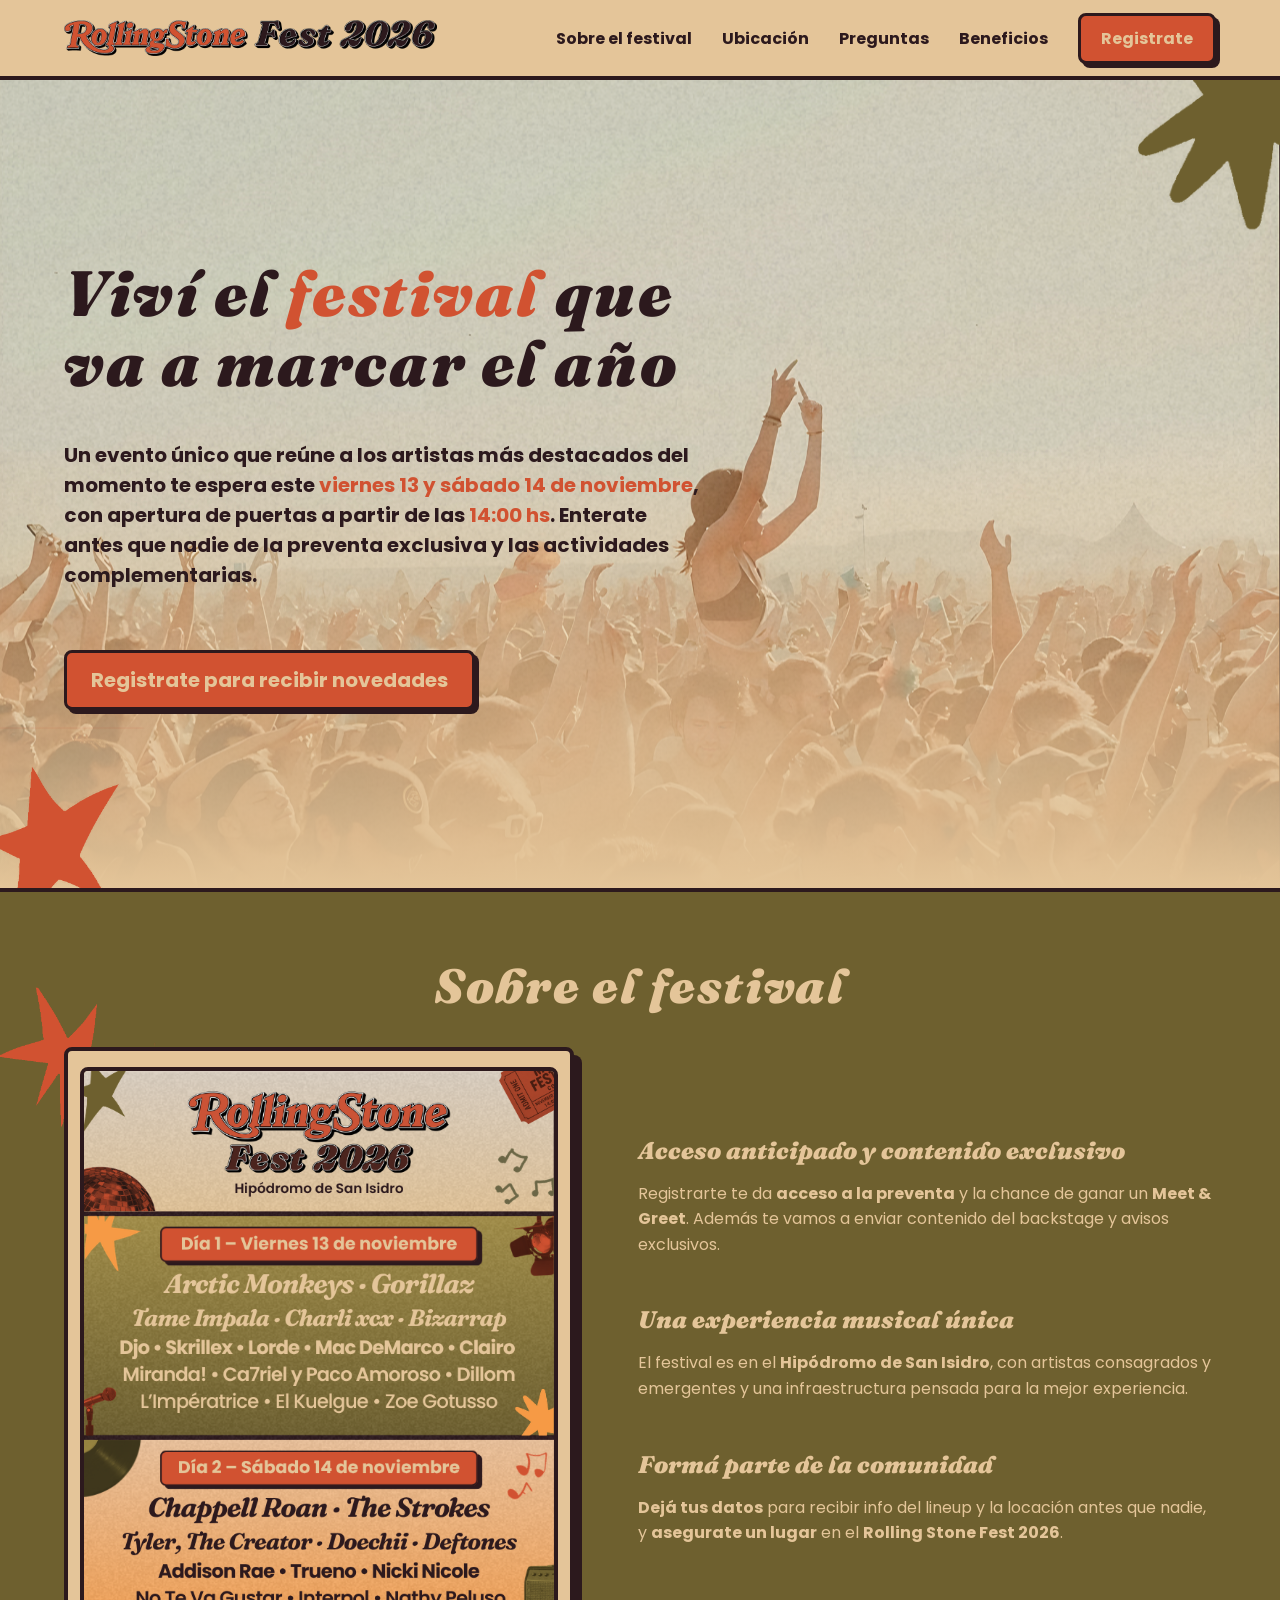
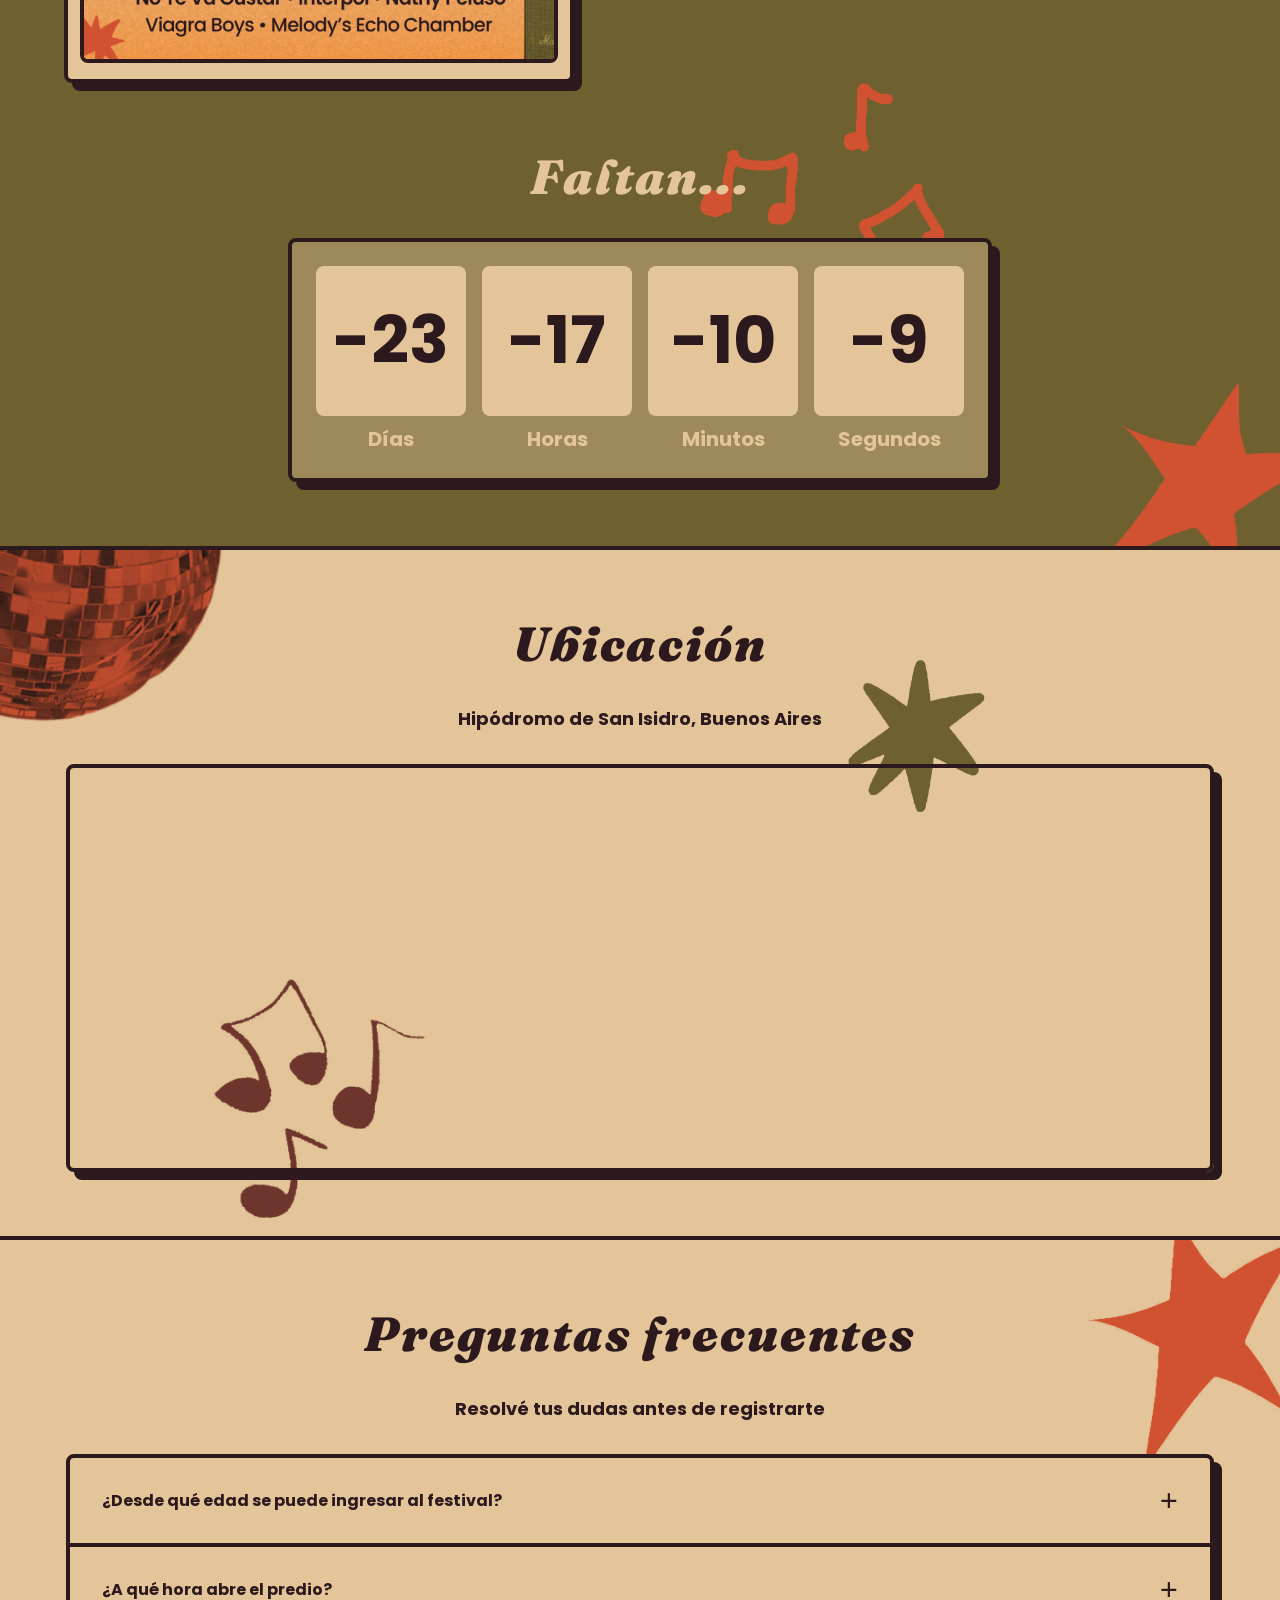
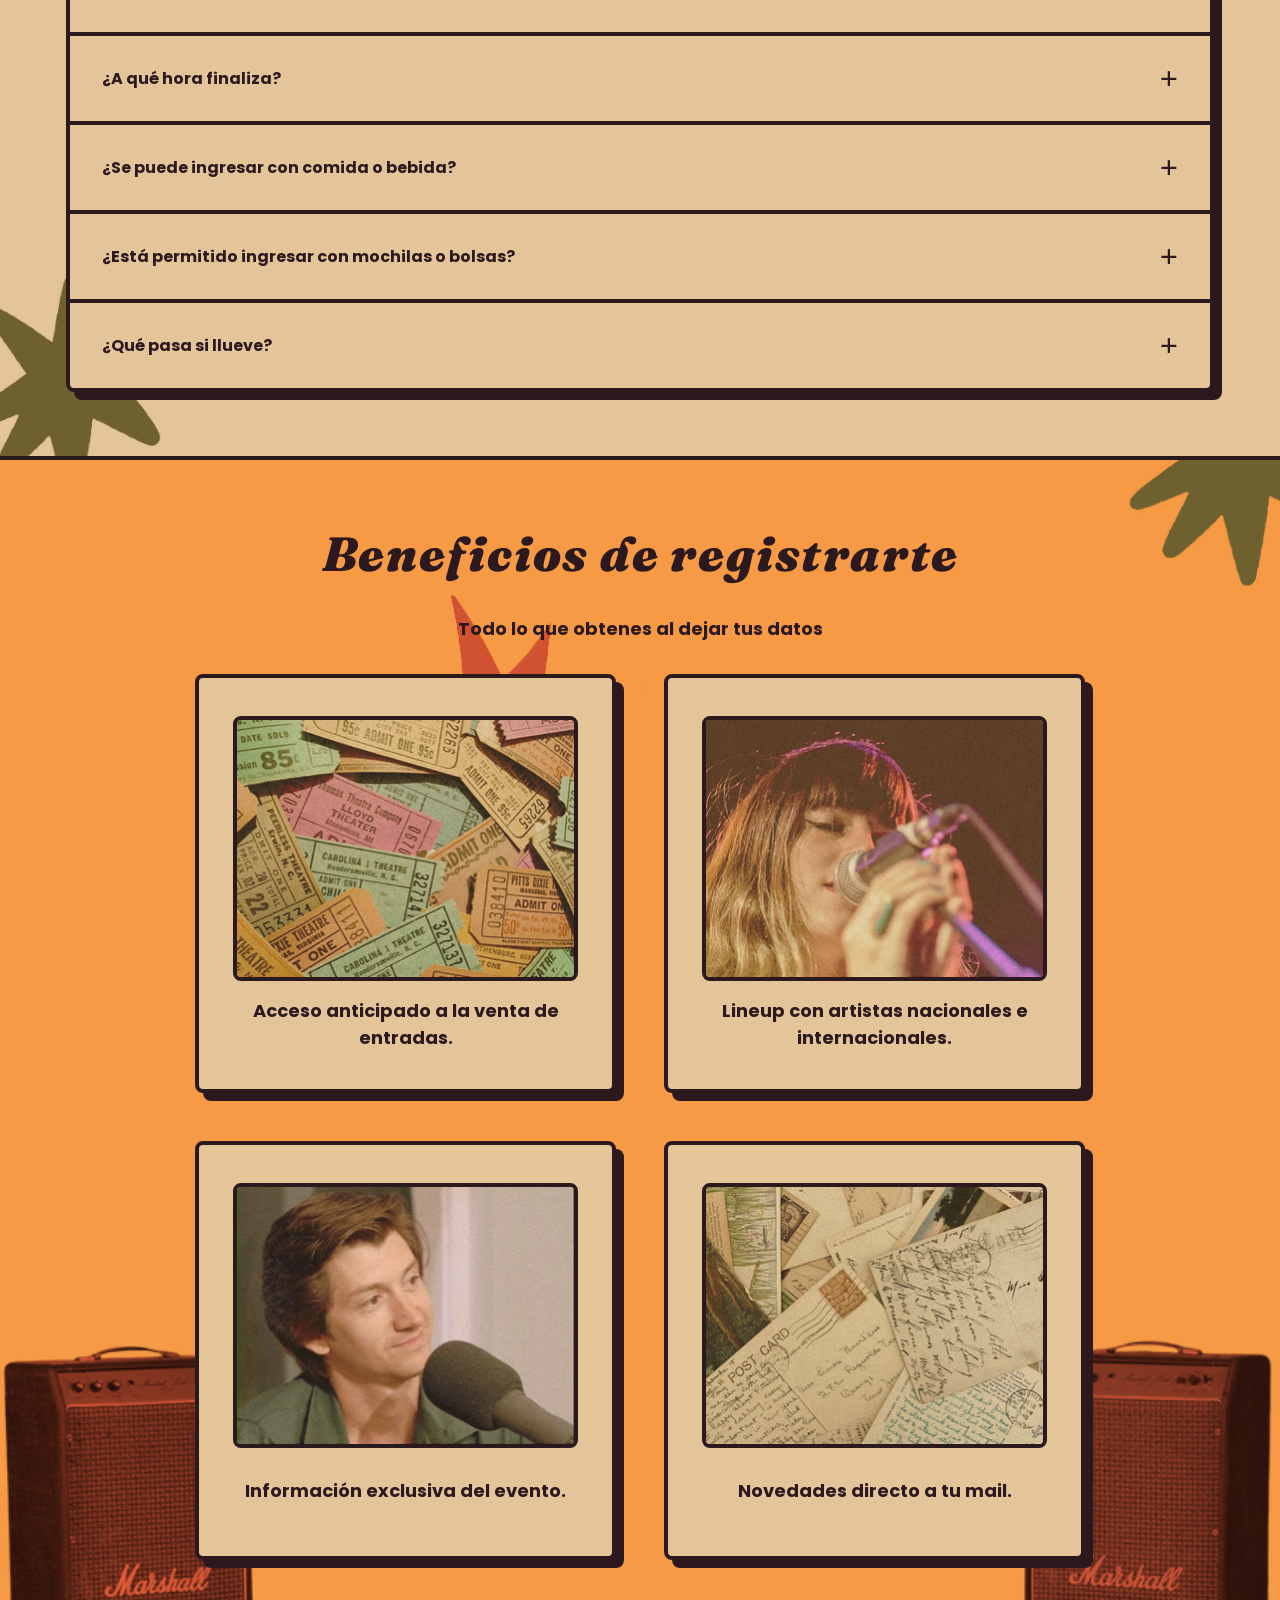
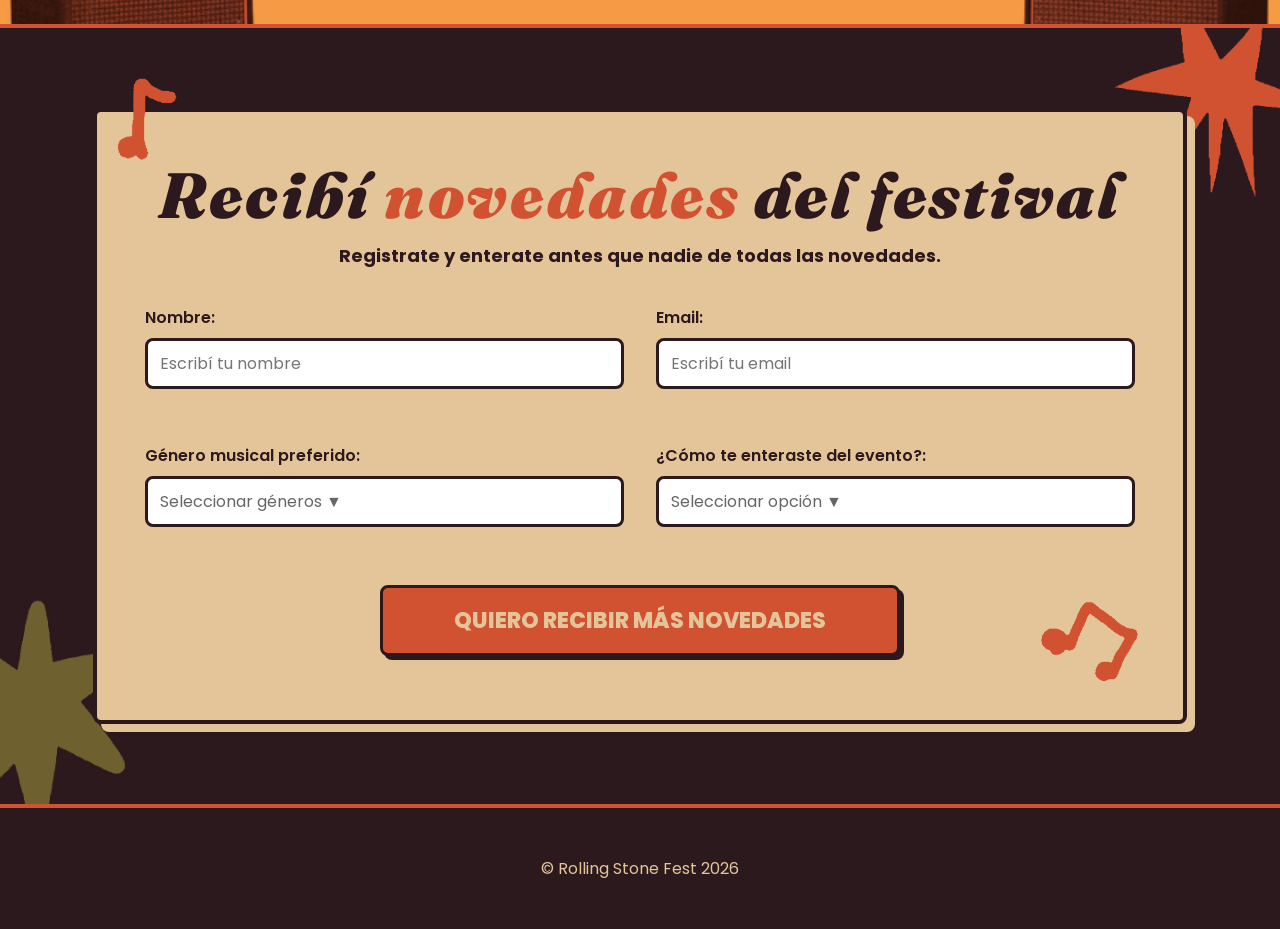
==== commit 8f031079: "Limpieza CSS 3" ====
--- a/LandingTDW/index.html
+++ b/LandingTDW/index.html
@@ -5,6 +5,8 @@
     <meta charset="utf-8">
     <meta name="viewport" content="width=device-width, initial-scale=1.0">
     <meta name="language" content="es">
+
+    <link rel="icon" type="image/png" href="imagenes/BolaDisco.png" sizes="48x48">
 
     <link rel="stylesheet" href="./estilos.css">
     <link rel="preconnect" href="https://fonts.googleapis.com">
@@ -40,6 +42,8 @@
         </nav>
     </header>
 
+    
+    <!-- PORTADA -->
     <section id="inicio" class="Portada">
 
         <img src="./imagenes/ESTRELLA1.png " class="deco1 reveal-fade-up">
@@ -51,8 +55,7 @@
 
             <p class="resaltado3"> Un evento único que reúne a los artistas más destacados del momento te espera este
                 <span class="resaltado2">viernes 13 y sábado 14 de noviembre</span>, con apertura de puertas a partir de
-                las
-                <span class="resaltado2">14:00 hs</span>. Enterate antes que nadie de la preventa exclusiva y las
+                las <span class="resaltado2">14:00 hs</span>. Enterate antes que nadie de la preventa exclusiva y las
                 actividades complementarias.
             </p>
 
@@ -60,10 +63,9 @@
         </div>
     </section>
 
+
     <!-- SECCIÓN 1: SOBRE EL FESTIVAL -->
     <section class="seccion1" id="festival">
-
-       
 
         <h2 class="reveal-fade-up">Sobre el festival</h2>
 
@@ -77,18 +79,13 @@
 
             <div class="texto reveal-slide-right">
                 <h3>Acceso anticipado y contenido exclusivo</h3>
-                <p>Registrarte te da acceso a la preventa, la chance de ganar un Meet & Greet, contenido de
-                    backstage y
-                    avisos exclusivos.</p>
+                <p>Registrarte te da <span class="fuente-bold">acceso a la preventa</span> y la chance de ganar un <span class="fuente-bold">Meet & Greet</span>. Además te vamos a enviar contenido del backstage y avisos exclusivos.</p>
 
                 <h3>Una experiencia musical única</h3>
-                <p>El festival es en el Hipódromo de San Isidro, con artistas consagrados y emergentes y una
-                    infraestructura pensada para la mejor experiencia.</p>
+                <p>El festival es en el <span class="fuente-bold">Hipódromo de San Isidro</span>, con artistas consagrados y emergentes y una infraestructura pensada para la mejor experiencia.</p>
 
                 <h3>Formá parte de la comunidad</h3>
-                <p>Dejá tus datos para recibir info del lineup y la locación antes que nadie, y asegurate un lugar
-                    en el
-                    Rolling Stone Fest 2026.</p>
+                <p><span class="fuente-bold">Dejá tus datos</span> para recibir info del lineup y la locación antes que nadie, y <span class="fuente-bold">asegurate un lugar</span> en el <span class="fuente-bold">Rolling Stone Fest 2026</span>.</p>
             </div>
         </div>
 
@@ -244,6 +241,7 @@
 
     </section>
 
+
     <!-- SECCIÓN 4: BENEFICIOS DE REGISTRARTE -->
     <section class="seccion4" id="beneficios">
 
@@ -278,15 +276,17 @@
         </div>
     </section>
 
+
     <!-- SECCIÓN 5: FORMULARIO -->
     <section class="formulario" id="registrate">
+
+        <img src="./imagenes/ESTRELLA3.png" class="deco12 reveal-fade-up">
+        <img src="./imagenes/ESTRELLA1.png" class="deco13 reveal-fade-up">
+
         <div class="carta reveal-fade-up">
 
-            <img src="./imagenes/ESTRELLA3.png" class="deco12 reveal-fade-up">
-            <img src="./imagenes/ESTRELLA1.png" class="deco13 reveal-fade-up">
             <img src="./imagenes/NOTA1.png" class="deco14 reveal-fade-up">
             <img src="./imagenes/NOTA4.png" class="deco15 reveal-fade-up">
-
 
             <h1>Recibí <span class="resaltado">novedades</span> del festival</h1>
             <h4>Registrate y enterate antes que nadie de todas las novedades.</h4>
@@ -344,16 +344,18 @@
                 <div class="popup-icono">🎸</div>
                 <h2>¡Ya estás dentro, <span id="nombre-usuario" style="color: #D15231;"></span>!</h2>
                 <p>Te registraste con éxito, te vamos a estar mandando todas las novedades del <strong>Rolling Stone
-                        Fest 2026</strong> a <span id="mail-usuario" style="font-weight: bold;"></span>.</p>
+                        Fest 2026</strong> a <span id="mail-usuario" style="font-weight: bold; color: #D15231;"></span>.</p>
                 <button class="boton-popup-ok" id="cerrar-confirmacion">¡Perfecto!</button>
             </div>
         </div>
     </section>
+
 
     <footer>
         <p> © Rolling Stone Fest 2026</p>
     </footer>
 
+
     <script src="script.js"></script>
 
 </body>
--- a/LandingTDW/estilos.css
+++ b/LandingTDW/estilos.css
@@ -1,7 +1,4 @@
-html {
-    background-color: #2C191D;
-    scroll-behavior: smooth;
-}
+html { background-color: #2C191D; scroll-behavior: smooth; }
 
 body {
     margin: 0;
@@ -14,11 +11,15 @@
 /* =========== 
    TIPOGRAFÍAS 
    =========== */
+h1, h2, h3 { 
+    font-family: "Fraunces", serif; 
+    font-optical-sizing: auto; 
+    font-style: italic; 
+    font-weight: 900; 
+}
+
+
 h1 {
-    font-family: "Fraunces", serif;
-    font-optical-sizing: auto;
-    font-style: italic;
-    font-weight: 900;
     font-size: 64px;
     text-align: left;
     letter-spacing: 0.04em;
@@ -28,10 +29,6 @@
 }
 
 h2 {
-    font-family: "Fraunces", serif;
-    font-optical-sizing: auto;
-    font-style: italic;
-    font-weight: 900;
     font-size: 48px;
     text-align: center;
     letter-spacing: 0.04em;
@@ -40,10 +37,6 @@
 }
 
 h3 {
-    font-family: "Fraunces", serif;
-    font-optical-sizing: auto;
-    font-style: italic;
-    font-weight: 900;
     font-size: 24px;
 }
 
@@ -55,32 +48,22 @@
     margin-bottom: 32px;
 }
 
-p, ul, li {
-    font-family: "Poppins", sans-serif;
-    font-size: 16px;
-}
-
-ul {
-    text-align: center;
-}
-
-.resaltado {
-    color: #D15231;
-    font-weight: 900;
-}
-
-.resaltado2 {
-    color: #D15231;
-    font-weight: 700;
-}
-
-.resaltado3 {
-    color: #2C191D;
-    font-weight: 700;
-}
-
-.fuente-bold {
-    font-weight: bold;
+p, ul, li { font-family: "Poppins", sans-serif; font-size: 16px; }
+
+ul { text-align: center; }
+
+.resaltado { color: #D15231; font-weight: 900; }
+
+.resaltado2 { color: #D15231; font-weight: 700; }
+
+.resaltado3 { color: #2C191D; font-weight: 700;}
+
+.fuente-bold { font-weight: bold;}
+
+.deco1, .deco2, .deco3, .deco4, .deco5, .deco6, .deco7, .deco8, .deco9, .deco10, .deco11, .deco12, .deco13, .deco14, .deco15, .deco16, .deco17, .deco18, .deco19 {
+    position: absolute;
+    pointer-events: none;
+    z-index: 0;
 }
 
 
@@ -94,11 +77,13 @@
 }
 
 .reveal-fade-up    { transform: translateY(40px); }
+
 .reveal-slide-left { transform: translateX(-50px); }
+
 .reveal-slide-right{ transform: translateX(50px); }
 
-.reveal-fade-up.visible, .reveal-slide-left.visible, .reveal-slide-right.visible {
-    opacity: 1;
+.reveal-fade-up.visible, .reveal-slide-left.visible, .reveal-slide-right.visible { 
+    opacity: 1; 
     transform: translate(0, 0);
 }
 
@@ -124,9 +109,7 @@
     transition: box-shadow 0.3s ease;
 }
 
-header.scrolled {
-    box-shadow: 0 4px 20px rgba(44,25,29,0.18);
-}
+header.scrolled { box-shadow: 0 4px 20px rgba(44,25,29,0.18);}
 
 header nav ul {
     display: flex;
@@ -136,9 +119,7 @@
     padding: 0;
 }
 
-header nav li {
-    margin-left: 30px;
-}
+header nav li { margin-left: 30px;}
 
 header nav a {
     color: #2C191D;
@@ -148,6 +129,25 @@
     position: relative;
     transition: 0.2s;
 }
+
+.boton-nav {
+    background-color: #D15231;
+    color: #E4C599 !important;
+    border: 3px #2C191D solid;
+    border-radius: 8px;
+    box-shadow: 4px 4px 0px #2C191D;
+    font-weight: bold;
+    padding: 10px 20px;
+    display: inline-block;
+    transition: box-shadow 0.15s ease, transform 0.15s ease, background-color 0.2s;
+}
+
+.boton-nav:hover {
+    box-shadow: 6px 6px 0px #2C191D;
+    transform: translate(-1px, -1px);
+}
+
+.boton-nav:active { box-shadow: 2px 2px 0px #2C191D; transform: translate(2px, 2px);}
 
 /* AGREGADO */
 header nav a:not(.boton-nav)::after {
@@ -161,38 +161,9 @@
     transition: width 0.25s ease;
 }
 
-header nav a:not(.boton-nav):hover::after { 
-    width: 100%; 
-}
-
-header nav a:not(.boton-nav):hover { 
-    color: #D15231; 
-}
-/* FIN DE AGREGADO */
-
-.boton-nav {
-    background-color: #D15231;
-    color: #E4C599 !important;
-    border: 3px #2C191D solid;
-    border-radius: 8px;
-    box-shadow: 4px 4px 0px #2C191D;
-    font-weight: bold;
-    padding: 10px 20px;
-    display: inline-block;
-    transition: box-shadow 0.15s ease, transform 0.15s ease, background-color 0.2s;
-}
-
-/* AGREGADO */
-.boton-nav:hover { 
-    background-color: #D15231;
-    box-shadow: 6px 6px 0px #2C191D;
-    transform: translate(-1px, -1px);
-}
-
-.boton-nav:active {
-    box-shadow: 2px 2px 0px #2C191D;
-    transform: translate(2px, 2px);
-}
+header nav a:not(.boton-nav):hover::after { width: 100%; }
+
+header nav a:not(.boton-nav):hover { color: #D15231; }
 
 /* AJUSTES LOGO */
 .logo-fest {                           
@@ -211,22 +182,10 @@
     transition: opacity 0.2s;
 }
 
-.logo-fest:hover img {
-    opacity: 0.8;
-}
-
-#menu-check {
-    display: none;
-}
-
-.menu-icono{
-    display: none;
-}
-
-/* Menu (tincho) */
-#menu-check { 
-    display: none; 
-}
+.logo-fest:hover img { opacity: 0.8;}
+
+/* MENÚ */
+#menu-check { display: none; }
 
 .menu-icono {
     display: none;
@@ -246,30 +205,17 @@
     transition: transform 0.3s ease, opacity 0.3s ease;
 }
 
-/* Animación X al abrir menú */
-#menu-check:checked ~ .menu-icono .hamburger-line:nth-child(1) {
-    transform: translateY(8px) rotate(45deg);
-}
-#menu-check:checked ~ .menu-icono .hamburger-line:nth-child(2) {
-    opacity: 0;
-    transform: scaleX(0);
-}
-#menu-check:checked ~ .menu-icono .hamburger-line:nth-child(3) {
-    transform: translateY(-8px) rotate(-45deg);
-}
-/* FIN menu (tincho)*/
-
-.deco1, .deco2, .deco3, .deco4, .deco5, .deco6, .deco7, .deco8, .deco9, .deco10, .deco11, .deco12, .deco13, .deco14, .deco15, .deco16, .deco17, .deco18, .deco19 {
-    position: absolute;
-    pointer-events: none;
-    z-index: 0;
-}
+/* ANIMACIÓN X AL ABRIR MENÚ */
+#menu-check:checked ~ .menu-icono .hamburger-line:nth-child(1) { transform: translateY(8px) rotate(45deg); }
+
+#menu-check:checked ~ .menu-icono .hamburger-line:nth-child(2) { opacity: 0; transform: scaleX(0); }
+
+#menu-check:checked ~ .menu-icono .hamburger-line:nth-child(3) { transform: translateY(-8px) rotate(-45deg); }
 
 /* ========= 
     PORTADA 
    ========= */
 .Portada {
-    background-image: url('./imagenes/portada.png');
     background-size: cover;
     background-repeat: no-repeat;
     background-position: center;
@@ -292,14 +238,12 @@
 
 .deco1 { 
     width: 350px;
-    opacity: 0.85;
     top: -100px;
     right: -150px;
 }
 
 .deco2 {
-    width: 200px; 
-    opacity: 0.95;
+    width: 230px; 
     bottom: -110px;
     left: -70px;
 }
@@ -335,32 +279,25 @@
 }
 
 .boton-portada:hover {
-    background-color: #D15231;
     transform: translate(-2px, -2px);
     box-shadow: 6px 6px #2C191D;
 }
 
-.boton-portada:active {
-    transform: translateY(2px);
-    box-shadow: 2px 2px #2C191D;
-}
-
-.seccion1, .seccion2, .seccion3, .seccion4 {
-    padding: 64px 64px;
-    border-bottom: solid #2C191D 4px;
-    color: #2C191D;
-    position: relative;
-    overflow: hidden;
-}
+.boton-portada:active { transform: translateY(2px); box-shadow: 2px 2px #2C191D;}
 
 
 /* ============================= 
    SECCIÓN 1 - SOBRE EL FESTIVAL 
    ============================= */
-.seccion1 {
-    background-color: #6E602F;
-    color: #E4C599;
-}
+.seccion1, .seccion2, .seccion3, .seccion4 {
+    padding: 64px;
+    border-bottom: solid #2C191D 4px;
+    color: #2C191D;
+    position: relative;
+    overflow: hidden;
+}
+
+.seccion1 { background-color: #6E602F; color: #E4C599; }
 
 .grillaSec1 {
     display: flex;
@@ -401,25 +338,15 @@
 
 .deco3 {
     width: 220px;
-    position: absolute;
     top: -130px;
     left: -110px;
 }
 
-.texto {
-    flex: 1;
-    max-width: 600px;
-}
-
-.texto h3 {
-    margin-top: 0;
-    margin-bottom: 16px;
-}
-
-.texto p {
-    margin-bottom: 48px;
-    line-height: 1.6;
-}
+.texto { flex: 1; max-width: 600px; }
+
+.texto h3 { margin-top: 0; margin-bottom: 16px; }
+
+.texto p { margin-bottom: 48px; line-height: 1.6;}
 
 /* CONTADOR */ 
 .seccion-contador {                   
@@ -429,10 +356,7 @@
     z-index: 2;
 }
 
-.seccion-contador h2 {
-    position: relative;
-    z-index: 1;
-}
+.seccion-contador h2 { position: relative; z-index: 1; }
 
 .deco4 {
     width: 380px;
@@ -443,8 +367,8 @@
 .deco5 {
     width: 300px; 
     transform: rotate(30deg);
-    top: 200px;
-    right: -60px;
+    top: 220px;
+    right: -130px;
 }
 
 .contador {                                                    
@@ -454,6 +378,7 @@
     margin: 0 auto;
     width: fit-content; 
     max-width: 90%;
+    max-height: 224px;
     gap: 16px;
     background-color: #9D8959;
     border: solid #2C191D 4px;
@@ -477,7 +402,6 @@
 .caja span {
     display: block;
     font-family: "Poppins", sans-serif;
-    padding: auto;
     font-size: 66px;
     font-weight: bold;
     color: #2C191D;
@@ -493,7 +417,7 @@
     margin: 8px 0 0 0;
     font-family: "Poppins", sans-serif;
     font-weight: bold;
-    font-size: 24px;
+    font-size: 20px;
     color: #E4C599;
 }                                   
 
@@ -501,14 +425,12 @@
 /* =====================
    SECCIÓN 2 - UBICACIÓN 
    ===================== */
-.seccion2 {
-    background-color: #E4C599;
-}
+.seccion2 { background-color: #E4C599; }
 
 .deco6 {
     width: 380px;
-    top: -180px;
-    right: 1680px;
+    top: -200px;
+    left: -150px;
 }
 
 .mapa {
@@ -522,15 +444,11 @@
     border: solid #2C191D 4px;
     border-radius: 8px;
     box-shadow: 8px 8px 0px #2C191D;
-
     position: relative;
     z-index: 2;
 }
 
-.mapa-wrapper {
-    position: relative;
-    z-index: 2;
-}
+.mapa-wrapper { position: relative; z-index: 2; }
 
 .deco7 {
     width: 220px;
@@ -548,9 +466,7 @@
 /* ================================
    SECCIÓN 3 - PREGUNTAS FRECUENTES 
    ================================ */
-.seccion3 {
-    background-color: #E4C599;
-}
+.seccion3 { background-color: #E4C599; }
 
 .deco9 {
     width: 330px; 
@@ -562,8 +478,8 @@
 .deco10 {
     width: 330px; 
     transform: rotate(3deg);
-    top: 520px;
-    left: -80px;
+    top: 550px;
+    left: -90px;
 }
 
 .deco11 {
@@ -593,31 +509,23 @@
     cursor: pointer;
 }
 
-.fila:last-child {
-    border-bottom: none;
-}
+.fila:last-child { border-bottom: none; }
 
 .pregunta-header {
     display: flex;
     align-items: center;
     justify-content: space-between;
     padding: 20px 32px;
-    
 }
 
 .pregunta {  
     text-align: left;
     font-weight: bold;
     padding: 10px 0px;
-    margin: 0;
-    cursor: pointer; 
-    transition: max-height 0.4s ease, padding 0.3s ease;
-}
-
-.fila:hover .pregunta-header {
-    background-color: #2C191D;
-    color: #E4C599;
-}
+    margin: 0 16px 0 0;
+}
+
+.fila:hover .pregunta-header { background-color: #2C191D; color: #E4C599; }
 
 .respuesta-container {
     display: grid;
@@ -626,9 +534,7 @@
     overflow: hidden;
 }
 
-.fila.abierta .respuesta-container {
-    grid-template-rows: 1fr; 
-}
+.fila.abierta .respuesta-container { grid-template-rows: 1fr; }
 
 .respuesta {
     min-height: 0;
@@ -639,43 +545,29 @@
     transition: padding 0.4s ease;
 }
 
-.fila.abierta .respuesta {
-    padding-bottom: 48px;
-    padding-top: 16px; 
-} 
+.fila.abierta .respuesta { padding-bottom: 48px; padding-top: 16px; } 
 
 /* ÍCONO */
 .faq-icon {
-    font-size: 24px;
-    font-weight: 700;
+    font-size: 32px;
+    font-weight: bold;
     color: #2C191D;
     flex-shrink: 0;
     transition: transform 0.3s ease;
     line-height: 1;
 }
 
-.fila:hover .faq-icon {
-    color: #E4C599;
-}
-
-.fila.abierta .faq-icon {
-    transform: rotate(45deg);
-    color: #E4C599;
-}
-
-.fila.abierta .pregunta-header {
-    background-color: #2C191D;
-    color: #E4C599;
-}
+.fila:hover .faq-icon { color: #E4C599; }
+
+.fila.abierta .faq-icon { transform: rotate(45deg); color: #E4C599; }
+
+.fila.abierta .pregunta-header { background-color: #2C191D; color: #E4C599; }
 
 
 /* =====================================
    SECCIÓN 4 - BENEFICIOS DE REGISTRARTE 
    ===================================== */
-.seccion4 {
-    background-color: #F69A45;
-    border-bottom: solid #D15231 4px;
-}
+.seccion4 { background-color: #F69A45; border-bottom: solid #D15231 4px; }
 
 .deco16 {
     width: 360px;
@@ -733,11 +625,7 @@
     transition: transform 0.25s ease, box-shadow 0.25s ease;
 }
 
-.tarjeta:hover {
-    transform: translate(-4px, -4px);
-    box-shadow: 12px 12px #2C191D;
-
-}
+.tarjeta:hover { transform: translate(-4px, -4px); box-shadow: 12px 12px #2C191D; }
 
 .tarjeta h4 {
     margin: 16px 0 0 0;
@@ -750,8 +638,7 @@
     width: 100%;
     border: solid #2C191D 4px;
     border-radius: 8px;
-}                                      
-/* FIN DE TARJETAS */
+}
 
 
 /* ======================
@@ -768,26 +655,26 @@
     z-index: 2;
 }
 
-.deco12 {
+.deco12 { /* Atrás de la carta */
     width: 330px;
-    bottom: 415px;
-    right: -500px;
-}
-
-.deco13 {
+    top: -150px;
+    right: -100px;
+}
+
+.deco13 { /* Atrás de la carta */
     width: 330px;
-    top: 395px;
-    right: 1245px;
-}
-
-.deco14 {
+    bottom: -125px;
+    left: -125px;
+}
+
+.deco14 { /* Arriba de la carta */
     width: 125px; 
     transform: rotate(30deg);
     top: -60px;
     right: 969px;
 }
 
-.deco15 {
+.deco15 { /* Arriba de la carta */
     width: 395px;
     bottom: -30px;
     right: -150px;
@@ -807,21 +694,20 @@
     z-index: 2;
 }
 
-.carta h1 { text-align: center; 
+.carta h1 { 
+    text-align: center; 
     margin-top: 0; 
     margin-bottom: 12px; 
 }
 
-.carta h4 { 
-    margin-bottom: 36px; 
-}
+.carta h4 { margin-bottom: 36px; }
 
 .grillaForm {
     display: grid;
     grid-template-columns: 1fr 1fr;
     gap: 32px;
     text-align: left;
-    z-index: 2;
+    
 }
 
 .campo {
@@ -839,33 +725,30 @@
 
 .campo-error {
     color: #D15231;
-    font-size: 13px;
+    font-size: 14px;
     font-family: "Poppins", sans-serif;
     min-height: 18px;
     display: block;
 }
 
-input[type="text"],
-input[type="email"] {
+input[type="text"], input[type="email"] {
     padding: 10px 12px;
     border: 3px #2C191D solid;
     border-radius: 8px;
     color: #2C191D;
     font-family: "Poppins", sans-serif;
-    font-size: 15px;
+    font-size: 16px;
     transition: border-color 0.2s, box-shadow 0.2s;
     outline: none;
     background: #fff;
 }
 
-input[type="text"]:focus,
-input[type="email"]:focus {
+input[type="text"]:focus, input[type="email"]:focus {
     border-color: #D15231;
     box-shadow: 0 0 0 3px rgba(209,82,49,0.18);
 }
 
-input[type="text"].invalido,
-input[type="email"].invalido {
+input[type="text"].invalido, input[type="email"].invalido {
     border-color: #D15231;
     background-color: #fff5f5;
 }
@@ -893,15 +776,11 @@
 }
 
 .boton-submit:hover {
-    background-color: #D15231;
     transform: translate(-2px, -2px);
     box-shadow: 6px 6px #2C191D;
 }
 
-.boton-submit:active {
-    transform: translate(2px, 2px);
-    box-shadow: 2px 2px #2C191D;
-}
+.boton-submit:active { transform: translate(2px, 2px); box-shadow: 2px 2px #2C191D; }
 
 /* DROPDOWNS */
 .dropdown {                            
@@ -960,6 +839,7 @@
 }
 
 .dropdown-content label:hover { background-color: #F69A45; }
+
 .dropdown-content input { margin-right: 10px; }
 
 /* POPUP CONFIRMACIÓN */
@@ -978,10 +858,7 @@
     backdrop-filter: blur(4px);
 }
 
-.popup-overlay.activo {
-    opacity: 1;
-    pointer-events: all;
-}
+.popup-overlay.activo { opacity: 1; pointer-events: all; }
 
 .popup-confirmacion-contenido {
     background-color: #E4C599;
@@ -1049,15 +926,11 @@
 }
 
 .boton-popup-ok:hover {
-    background-color: #b8431f;
     transform: translate(-2px,-2px);
     box-shadow: 6px 6px #2C191D;
 }
 
-.boton-popup-ok:active {
-    transform: translate(2px,2px);
-    box-shadow: 2px 2px #2C191D;
-}
+.boton-popup-ok:active { transform: translate(2px,2px); box-shadow: 2px 2px #2C191D; }
 
 /* BOTÓN CERRAR */
 .popup-cerrar {                        
@@ -1081,10 +954,8 @@
     z-index: 2;
 }
 
-.popup-cerrar:hover {
-    background-color: #b8431f;
-    transform: scale(1.1);
-}
+.popup-cerrar:hover { background-color: #b8431f; transform: scale(1.1); }
+
 
 /* ========= 
      FOOTER 
@@ -1095,6 +966,7 @@
     color: #E4C599;
 }
 
+
 /* =================== 
    RESPONSIVE - 1230px 
    =================== */
@@ -1103,6 +975,9 @@
         padding: 48px 32px;
     }
 
+    .deco1, .deco2, .deco3, .deco4, .deco5, .deco6, .deco7, .deco8, .deco9, .deco10, .deco11, .deco12, .deco13, .deco14, .deco15, .deco16, .deco17, .deco18, .deco19 {
+        max-width: 280px;
+    }
 
     /* ========= 
         NAV Y UL 
@@ -1113,10 +988,7 @@
         z-index: 20;
     }
 
-    .menu-icono img {
-        height: 30px;
-        width: auto;
-    }
+    .menu-icono img { height: 30px; width: auto; }
 
     header nav {
         position: fixed;
@@ -1137,19 +1009,11 @@
         gap: 30px;
     }
 
-    header nav li {
-        margin-left: 0; 
-    }
-
-    #menu-check:checked ~ nav { 
-        height: 350px; 
-        border-bottom: 4px solid #2C191D;
-    }
-
-    .boton-nav { 
-        margin-top: 10px;
-        width: fit-content;
-    }
+    header nav li { margin-left: 0; }
+
+    #menu-check:checked ~ nav { height: 350px; border-bottom: 4px solid #2C191D; }
+
+    .boton-nav { margin-top: 10px; width: fit-content; }
 
 
     /* =============================
@@ -1181,11 +1045,16 @@
     }
 }
 
+
 /* ================== 
    RESPONSIVE - 980px 
    ================== */
 @media (max-width: 980px) {
-    .seccion1, .seccion2, .seccion3, .seccion4, .formulario {
+    h1 { font-size: 48px; text-align: center;}
+    
+    h2 { font-size: 36px; }
+
+    .seccion1, .seccion2, .seccion3, .seccion4, .formulario { 
         padding: 48px 24px; 
     }
 
@@ -1193,13 +1062,9 @@
     /* ========= 
          HEADER 
        ========= */
-    header {
-        padding: 0px 24px;
-    }
-
-    .logo-fest img {
-    height: 28px;
-    }
+    header { padding: 0px 24px;}
+
+    .logo-fest img { height: 28px; }
 
 
     /* ========= 
@@ -1211,18 +1076,11 @@
         background-image:
             linear-gradient(to top, #E4C599 0%, rgba(228,197,153,0) 90%),
             url('./imagenes/portada.png');
-        padding: 80px 32px 0;
-        min-height: 80vh;
-    }
-
-    .portada-contenido { 
-        text-align: center; 
-        max-width: 650px;
-        margin-top: 48px;
-    }
-
-    h1 { font-size: 48px; text-align: center;}
-    h2 { font-size: 36px; }
+        padding: 140px 32px 60px 32px;
+        min-height: 76vh;
+    }
+
+    .portada-contenido { text-align: center; max-width: 650px; }
 
 
     /* =============================
@@ -1247,10 +1105,7 @@
         flex-shrink: 0;
     }
 
-    .texto {
-        width: 100%;
-        padding: 0 20px;
-    }
+    .texto { width: 100%; padding: 0 20px; }
     
     /* CONTADOR */
     .seccion-contador { 
@@ -1279,17 +1134,11 @@
         box-sizing: border-box;
     }
 
-    .caja {
-        width: clamp(30px, 16vw, 115px); 
-    }
-
-    .caja span {
-        font-size: 42px;
-    }
-
-    .bloque p {
-        font-size: 18px;
-    }  
+    .caja { width: clamp(30px, 16vw, 115px); }
+
+    .caja span { font-size: 42px; }
+
+    .bloque p { font-size: 18px; }  
     
 
     /* =====================
@@ -1302,7 +1151,9 @@
        SECCIÓN 3 - PREGUNTAS FRECUENTES
        ================================ */
     .pregunta-header { padding: 16px 20px; }
+
     .respuesta { padding: 0 20px; }
+    
     .fila.abierta .respuesta { padding: 16px 20px 32px; }
       
 
@@ -1329,30 +1180,17 @@
     /* ====================== 
        SECCIÓN 5 - FORMULARIO 
        ====================== */
-    .carta {
-        padding: 32px 16px;
-    }
-
-    .carta h1 {
-        font-size: 42;
-    }
+    .carta h1 { font-size: 42px; }
+
+    .formulario { padding: 60px 24px; }
     
-    .grillaForm {
-        grid-template-columns: 1fr;
-        gap: 32px;
-    }
-
-    input[type="submit"] {
-        font-size: 20px;
-    }
-
-    .formulario { padding: 60px 24px; }
     .carta { padding: 32px 20px; }
-    .carta h1 { font-size: 36px; }
-
-    .grillaForm { grid-template-columns: 1fr; gap: 24px; }
-
-    .boton-submit { font-size: 18px; }
+
+    .grillaForm { grid-template-columns: 1fr; gap: 18px; }
+
+    .campo { min-height: 106px;}
+
+    .boton-submit { font-size: 20px; }
 }
 
 
@@ -1365,35 +1203,45 @@
     }
 
     h1 { font-size: 48px; }
+    
     h2 { font-size: 32px; }
+
+    .deco1, .deco2, .deco3, .deco4, .deco5, .deco6, .deco7, .deco8, .deco9, .deco10, .deco11, .deco12, .deco13, .deco14, .deco15, .deco16, .deco17, .deco18, .deco19 {
+        max-width: 205px;
+    }
 
 
     /* ========= 
          HEADER 
        ========= */
-    .logo-fest img {
-    height: 24px;
-    }
+    header { height: 60px; }
+
+    .logo-fest img { height: 22px; }
+
 
     /* ========= 
         PORTADA 
        ========= */
-    .Portada { padding: 120px 20px 40px; }
-
-    .boton-portada { font-size: 16px; padding: 12px 18px; }
+    .Portada { padding: 112px 16px 56px; max-height: 660px; }
+
+    .Portada h1 { margin-bottom: 32px; }
+
+    .Portada p { margin: 0 0 32px 0; font-size: 18px; }
+
+    .boton-portada { font-size: 18px; padding: 16px 12px; }
+
+    .deco1 { top: -30px; right: -80px; }
+
+    .deco2 { bottom: -120px; left: -80px; }
+
 
     /* =============================
        SECCIÓN 1 - SOBRE EL FESTIVAL
        ============================= */
-    .contenedor-lineup { 
-        padding: 12px;
-        box-shadow: 6px 6px #2C191D;
-    }
+    .contenedor-lineup { padding: 12px; box-shadow: 6px 6px #2C191D; }
     
     /* CONTADOR */
-    .seccion-contador {
-        padding: 48px 0;
-    }
+    .seccion-contador { padding: 48px 0 0 0; }
 
     .contador {
         width: 100%; 
@@ -1409,15 +1257,15 @@
         border-width: 3px;
     }
 
-    .caja span {
-        font-size: 32px;   
-    }
-
-    .bloque p {
-        font-size: 14px;
-        margin-top: 4px;
-    }
+    .caja span { font-size: 32px; }
+
+    .bloque p { font-size: 14px; margin-top: 4px; }
+
+    .deco4 { top: -70px; right: -110px; }
+
+    .deco5 { top: 130px; right: -85px;}
     
+
     /* ===================== 
        SECCIÓN 2 - UBICACIÓN 
        ===================== */
@@ -1429,37 +1277,57 @@
         box-sizing: border-box;
     }
 
+    .deco6 { top: -100px; left: -110px; }
+
+    .deco7 { top: 75px; right: -100px; }
+
+    .deco8 { top: 350px; left: -60px; }
+
 
     /* ================================
        SECCIÓN 3 - PREGUNTAS FRECUENTES
        ================================ */
-    .grillaFAQ {                           
-        box-shadow: 6px 6px #2C191D;
-    }
+    .grillaFAQ { box-shadow: 6px 6px #2C191D; }
+
+    .pregunta-header { min-height: 72px; }
+
+    .deco10 { top: 750px; left: -60px; }
+
+    .deco11 { display: none; }
+
 
     /* =====================================
        SECCIÓN 4 - BENEFICIOS DE REGISTRARTE
        ===================================== */
-    .tarjeta {                             
-        box-shadow: 6px 6px #2C191D;
-    }
-
-    .tarjeta:hover {
-        transform: translate(-2px, -2px);
-        box-shadow: 10px 10px #2C191D;
-    }
-
-    .tarjeta h4 {
-        font-size: 16px;
-    }
+    .tarjeta { box-shadow: 6px 6px #2C191D; }
+
+    .tarjeta:hover { transform: translate(-2px, -2px); box-shadow: 10px 10px #2C191D; }
+
+    .tarjeta h4 { font-size: 16px; }
+
+    .deco16 { top: -100px; right: -100px; }
+
+    .deco17 { top: 110px; left: -90px; }
+
+    .deco18 { bottom: -140px; left: -60px; }
+
+    .deco19 { bottom: -140px; right: -60px; }
+
 
     /* ====================== 
        SECCIÓN 5 - FORMULARIO 
        ====================== */
-    .carta {
-        box-shadow: 6px 6px #E4C599;
-    }
+    .carta { box-shadow: 6px 6px #E4C599; }
     
     .popup-confirmacion-contenido { padding: 32px 20px; }
+
     .popup-confirmacion-contenido h2 { font-size: 28px; }
+
+    .deco12 { top: -150px; right: -90px; } /* Atrás de la carta */
+
+    .deco13 { bottom: -140px; left: -95px; } /* Atrás de la carta */
+
+    .deco14 { top: -50px; left: -40px; } /* Arriba de la carta */
+
+    .deco15 { display: none; } /* Arriba de la carta */
 }
